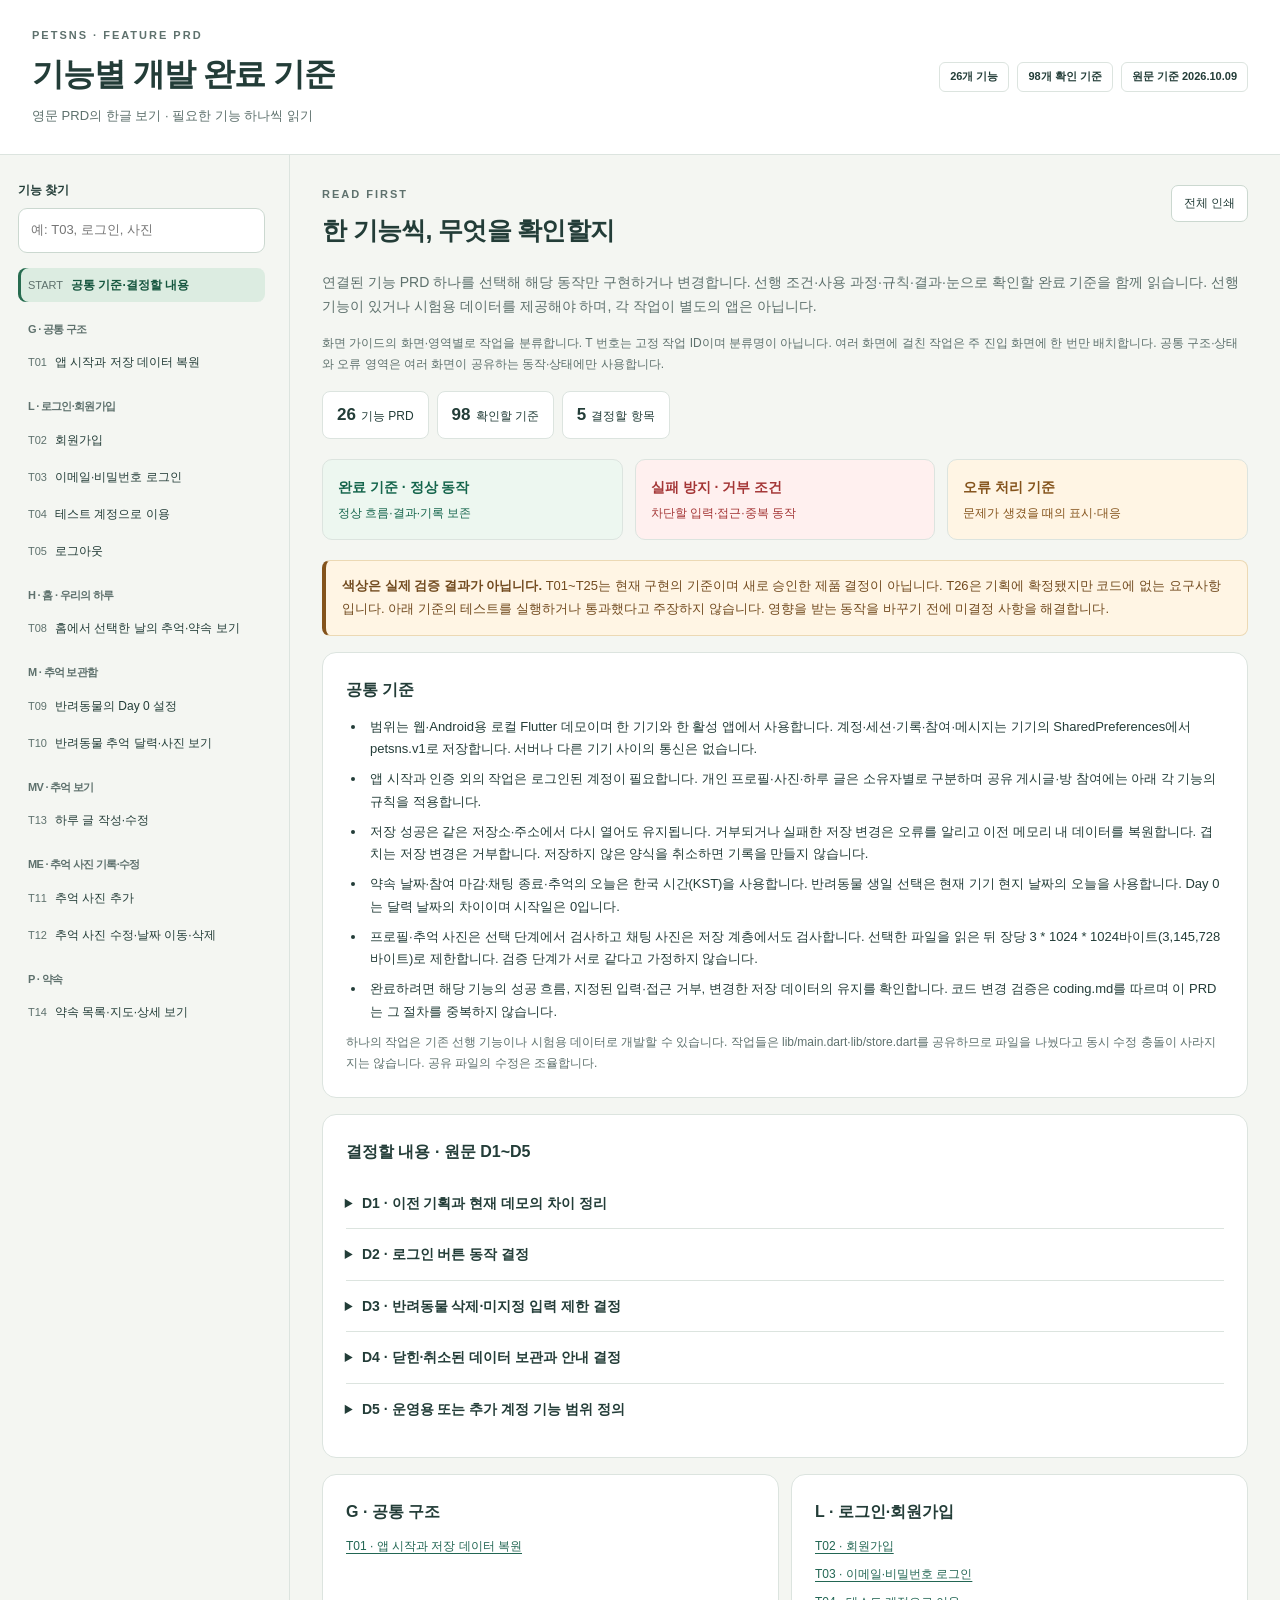
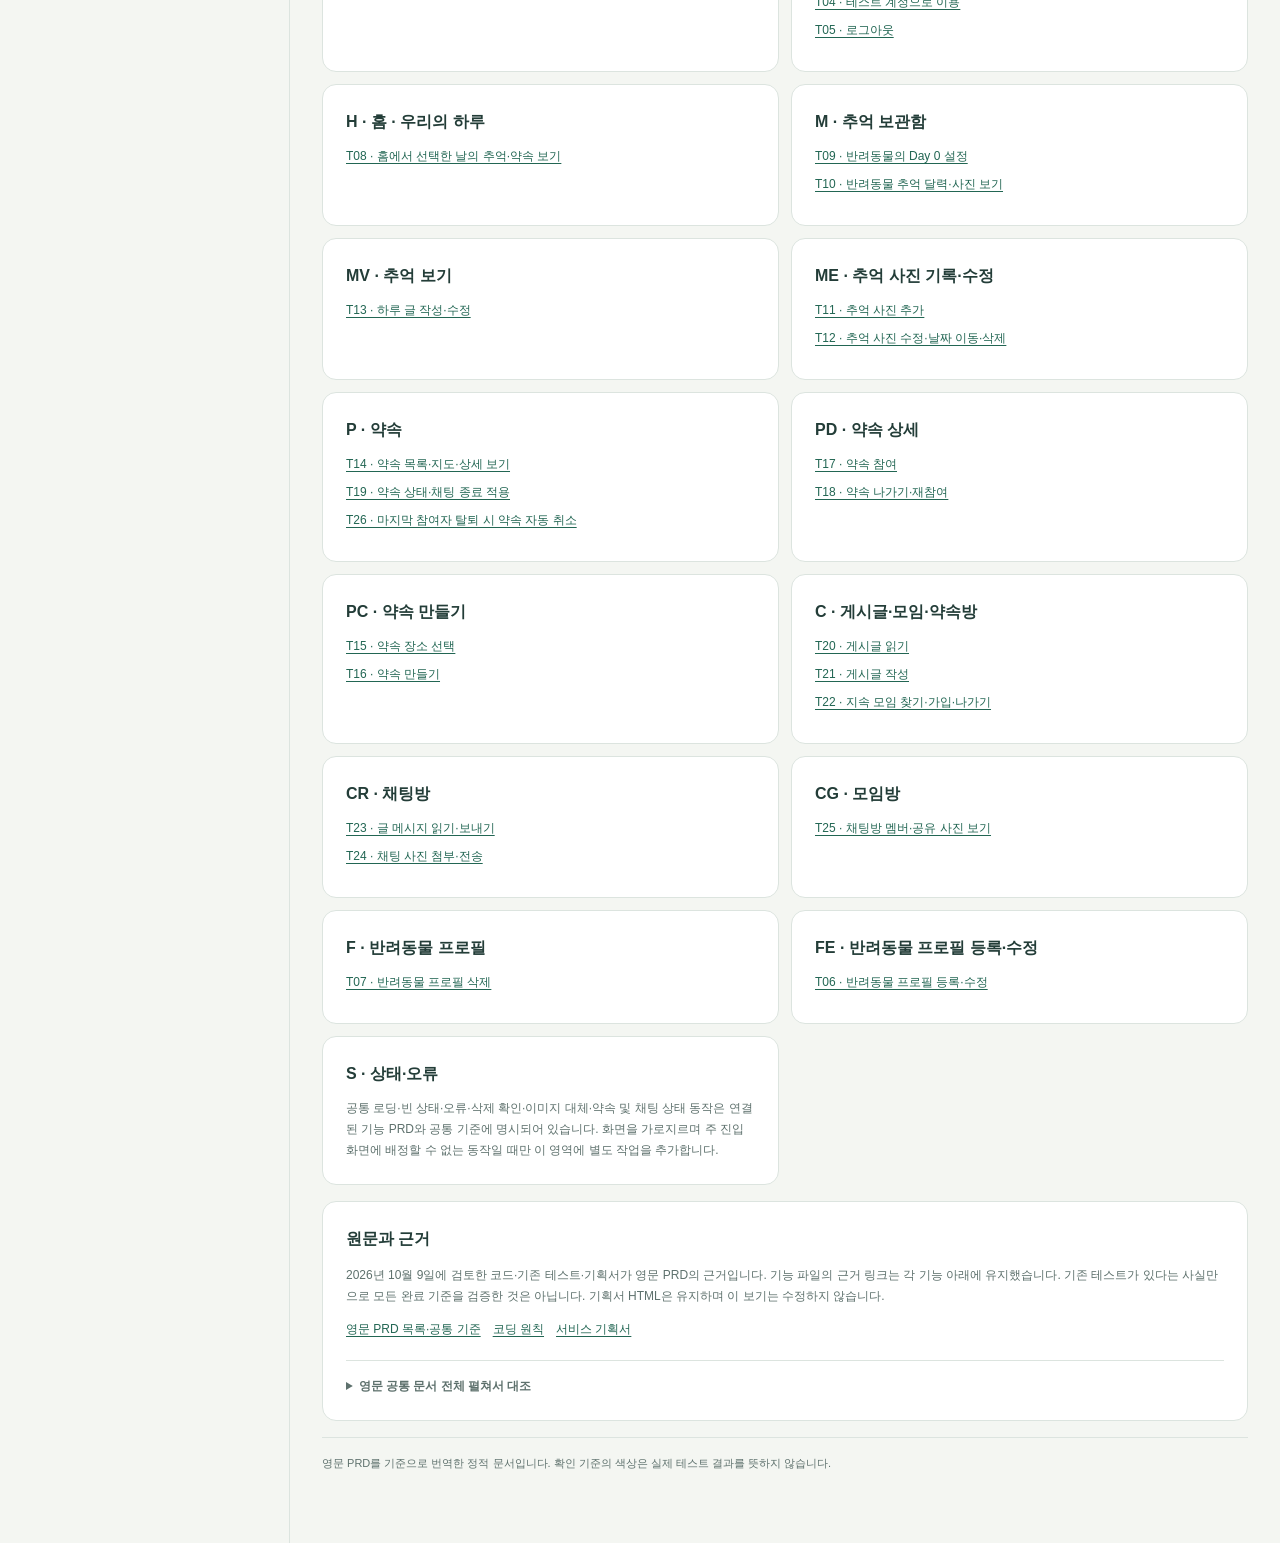
==== docs/human/feature-prd.html @ 235f9738 "chore: initialize PetSNS source repository" ====
<!doctype html>
<html lang="ko">
<head>
<meta charset="utf-8">
<meta name="viewport" content="width=device-width, initial-scale=1">
<title>PetSNS · 기능별 PRD 한글 보기</title>
<style>
:root{--ink:#233d38;--muted:#5e716d;--line:#dce4df;--paper:#fff;--bg:#f4f6f2;--green:#15654c;--green-bg:#edf7f0;--red:#a43636;--red-bg:#fff0ef;--amber:#84531b;--amber-bg:#fff5e4}*{box-sizing:border-box}html{scroll-behavior:smooth}body{margin:0;background:var(--bg);color:var(--ink);font:15px/1.75 'Malgun Gothic','Segoe UI',sans-serif}a{color:#226653;text-underline-offset:3px}button,input{font:inherit}a,button,input,summary{outline-offset:4px}a:focus-visible,button:focus-visible,input:focus-visible,summary:focus-visible{outline:3px solid #246956}h1,h2,h3,p{margin:0}h1{font-size:32px;line-height:1.35;letter-spacing:-1px}h2{font-size:25px;line-height:1.5;letter-spacing:-.7px}h3{font-size:16px}p+p{margin-top:12px}.skip{position:absolute;width:1px;height:1px;padding:0;overflow:hidden;clip:rect(0,0,0,0);white-space:nowrap;background:white;z-index:10}.skip:focus{position:fixed;top:10px;left:16px;width:auto;height:auto;padding:10px;clip:auto;overflow:visible}.top{border-bottom:1px solid var(--line);background:#fff;padding:26px 32px}.top-inner{max-width:1380px;margin:auto;display:flex;align-items:center;justify-content:space-between;gap:24px}.eyebrow{font-size:11px;font-weight:800;letter-spacing:2px;color:var(--muted);margin-bottom:8px}.top p{color:var(--muted);margin-top:9px;font-size:13px}.pill{display:inline-flex;align-items:center;gap:6px;padding:4px 10px;border-radius:6px;border:1px solid var(--line);background:white;font-size:11px;font-weight:700;white-space:nowrap}.tagline{display:flex;gap:8px;flex-wrap:wrap;justify-content:flex-end}.shell{max-width:1380px;display:grid;grid-template-columns:290px minmax(0,1fr);margin:auto}.sidebar{padding:25px 18px;border-right:1px solid var(--line);min-width:0}.sidebar-inner{position:sticky;top:20px;max-height:calc(100vh - 40px);overflow:auto;padding:0 6px 4px 0}.search-label{display:block;font-size:12px;font-weight:bold;margin-bottom:7px}.search{width:100%;background:white;border:1px solid #cbd8d0;border-radius:9px;padding:10px 12px;font-size:13px;margin-bottom:15px}.nav-link{display:flex;gap:8px;align-items:baseline;text-decoration:none;color:var(--ink);padding:8px 10px;border-radius:8px;font-size:12px;line-height:1.5;margin-bottom:3px}.nav-link:hover{background:#e7eee7}.nav-link[aria-current=page]{background:#dcece1;color:#16563f;font-weight:bold;box-shadow:inset 3px 0 #276c50}.nav-code{color:var(--muted);font:11px/1.5 'Segoe UI',sans-serif;flex-shrink:0}.nav-group{font-size:11px;color:var(--muted);font-weight:700;margin:19px 10px 8px}.nav-pending .nav-code{color:var(--amber)}.nav-note{font-size:11px;color:var(--muted);padding:10px}.main{padding:30px 32px 70px;min-width:0}.page{scroll-margin-top:20px;max-width:940px}.page+.page{margin-top:40px}.js .page+.page{margin-top:0}.page-head{display:flex;justify-content:space-between;align-items:flex-start;gap:16px;margin-bottom:20px}.page-meta{display:flex;gap:7px;flex-wrap:wrap;margin-bottom:9px}.status{font-size:12px;padding:4px 10px;border-radius:6px;background:#eaf0eb;color:#4b6157}.status.pending{background:var(--amber-bg);color:var(--amber)}.subtext{color:var(--muted);font-size:12px;margin-top:8px}.card{background:white;border:1px solid var(--line);border-radius:14px;padding:23px;margin:16px 0}.card-title{display:flex;align-items:center;gap:8px;margin-bottom:12px}.number{font:11px 'Segoe UI',sans-serif;color:#6c8178;background:#eef3ee;border-radius:5px;padding:4px 6px}.requires{font-size:13px;border-left:3px solid #87a694;background:#edf2ec;padding:12px 15px;margin:18px 0;border-radius:0 8px 8px 0}.flow{display:flex;flex-wrap:wrap;list-style:none;padding:0;margin:0;gap:8px;align-items:center}.flow li{background:#f0f4ee;border:1px solid #e0e8dd;padding:9px 13px;border-radius:8px;font-size:13px}.flow li+li:before{content:'→';color:#6a8074;margin-right:10px}.rule-list,.plain-list{padding-left:20px;margin:0}.rule-list li,.plain-list li{padding-left:4px;margin:7px 0;font-size:13px}.result{background:#edf5ed;border-color:#d5e3d5}.result p{font-size:14px}.legend{display:grid;grid-template-columns:repeat(3,minmax(0,1fr));gap:12px;margin:20px 0}.legend-item{border-radius:10px;padding:15px;border:1px solid var(--line);font-size:12px}.legend-item b{display:block;font-size:14px;margin-bottom:4px}.done{--tone:var(--green);--tone-bg:var(--green-bg)}.reject{--tone:var(--red);--tone-bg:var(--red-bg)}.error{--tone:var(--amber);--tone-bg:var(--amber-bg)}.legend-item,.criterion{background:var(--tone-bg);color:var(--tone)}.criteria{padding:0;list-style:none;margin:15px 0 0;display:grid;gap:10px}.criterion{border:1px solid color-mix(in srgb,var(--tone) 20%,white);border-left:4px solid var(--tone);border-radius:9px;padding:13px 15px;display:grid;grid-template-columns:30px minmax(0,1fr);gap:8px}.criterion-index{display:flex;justify-content:center;align-items:center;width:26px;height:26px;border:1px solid currentColor;border-radius:50%;font-size:11px;opacity:.8}.criterion-label{font-size:10px;font-weight:800;letter-spacing:.2px;margin-bottom:3px}.criterion p{font-size:13px;color:var(--ink)}.check-note{font-size:12px;color:var(--muted);margin:10px 0}.no-extra{padding:10px 0 0;color:var(--muted);font-size:11px}.divider{border:0;border-top:1px solid var(--line);margin:24px 0}.source{border-top:1px solid var(--line);margin-top:20px;padding-top:15px}.source summary{cursor:pointer;color:var(--muted);font-size:12px;font-weight:bold}.source pre{font:12px/1.8 'Segoe UI',sans-serif;white-space:pre-wrap;overflow-wrap:anywhere;border:1px solid var(--line);background:#f9faf7;padding:17px;border-radius:8px;margin-top:12px;color:#41534e}.evidence{font-size:12px;margin-top:12px}.evidence a{margin-right:12px;overflow-wrap:anywhere}.notice{background:var(--amber-bg);border:1px solid #ecd9b4;border-left:4px solid var(--amber);border-radius:8px;padding:14px 16px;font-size:13px;color:#724b1f;margin:15px 0}.intro{font-size:14px;color:var(--muted);margin:14px 0}.quick-stats{display:flex;flex-wrap:wrap;gap:8px;margin-top:16px}.quick-stats span{background:white;border:1px solid var(--line);border-radius:8px;padding:8px 14px;font-size:12px}.quick-stats b{font-size:17px;margin-right:5px}.decisions details{border-bottom:1px solid var(--line);padding:13px 0}.decisions details:last-child{border:0}.decisions summary{cursor:pointer;list-style-position:outside;margin-left:16px;font-size:14px;font-weight:700}.decisions p{font-size:13px;margin:12px 0 0 16px;color:var(--muted)}.btn{background:white;border:1px solid #cbd8d0;border-radius:7px;padding:7px 12px;color:var(--ink);font-size:12px;cursor:pointer}.feature-groups{display:grid;grid-template-columns:1fr 1fr;gap:12px}.feature-group{margin:0}.feature-group h3{margin-bottom:10px}.feature-group a{font-size:12px;display:block;margin:7px 0}.empty-search{font-size:12px;color:var(--muted);padding:14px 10px}.page-footer{font-size:11px;color:var(--muted);padding-top:16px;border-top:1px solid var(--line)}[hidden]{display:none!important}
@media(max-width:1000px){.shell{grid-template-columns:240px minmax(0,1fr)}.main{padding:25px 22px}.legend{gap:8px}.legend-item{padding:12px}.top{padding:24px}.tagline{display:none}}
@media(max-width:700px){.top{padding:22px 18px}.top-inner{display:block}h1{font-size:27px}h2{font-size:23px}.shell{display:block}.sidebar{padding:16px 18px;border-right:0;border-bottom:1px solid var(--line)}.sidebar-inner{position:static;max-height:none;overflow:visible;padding:0}.nav-items{max-height:205px;overflow:auto;border:1px solid var(--line);border-radius:8px;padding:5px;background:#fafbf7}.nav-group{margin-top:12px}.nav-link{font-size:13px}.search{margin-bottom:10px}.main{padding:22px 16px 45px}.card{padding:19px 17px}.legend{grid-template-columns:1fr;gap:7px}.legend-item{padding:10px 13px}.legend-item b{display:inline;font-size:12px;margin-right:8px}.feature-groups{grid-template-columns:1fr}.page-head{flex-wrap:wrap;gap:8px}.criterion{padding:12px;grid-template-columns:24px minmax(0,1fr)}.criterion-index{width:22px;height:22px}.flow li{font-size:12px;padding:8px 10px}.requires{font-size:12px}.rule-list li{font-size:13px}.no-extra{line-height:1.8}}
@media print{body{background:white;font-size:11px}.sidebar,.skip,.btn,.source,.top .tagline{display:none!important}.shell{display:block}.top{padding:0 0 16px}.main{padding:0}.page,.page[hidden]{display:block!important;margin:25px 0!important;break-before:page;max-width:none}.page:first-child{break-before:auto}.card{break-inside:avoid;margin:12px 0;padding:14px;border-radius:5px}.criterion{break-inside:avoid;print-color-adjust:exact}.legend-item{print-color-adjust:exact}.decisions details p{display:block!important}.feature-groups{display:none}a{color:inherit}.page-footer{display:none}}
</style>
</head>
<body>
<a class="skip" href="#content">본문으로 바로 이동</a>
<header class="top"><div class="top-inner"><div><div class="eyebrow">PETSNS · FEATURE PRD</div><h1>기능별 개발 완료 기준</h1><p>영문 PRD의 한글 보기 · 필요한 기능 하나씩 읽기</p></div><div class="tagline"><span class="pill">26개 기능</span><span class="pill">98개 확인 기준</span><span class="pill">원문 기준 2026.10.09</span></div></div></header>
<div class="shell">
<aside class="sidebar"><div class="sidebar-inner"><label class="search-label" for="feature-search">기능 찾기</label><input class="search" id="feature-search" type="search" placeholder="예: T03, 로그인, 사진" autocomplete="off"><a class="nav-link" href="#overview" data-page="overview"><span class="nav-code">START</span>공통 기준·결정할 내용</a><nav class="nav-items" aria-label="기능별 PRD"><div class="nav-section"><h2 class="nav-group">G · 공통 구조</h2><a class="nav-link " href="#T01" data-page="T01"><span class="nav-code">T01</span><span>앱 시작과 저장 데이터 복원</span></a></div><div class="nav-section"><h2 class="nav-group">L · 로그인·회원가입</h2><a class="nav-link " href="#T02" data-page="T02"><span class="nav-code">T02</span><span>회원가입</span></a><a class="nav-link " href="#T03" data-page="T03"><span class="nav-code">T03</span><span>이메일·비밀번호 로그인</span></a><a class="nav-link " href="#T04" data-page="T04"><span class="nav-code">T04</span><span>테스트 계정으로 이용</span></a><a class="nav-link " href="#T05" data-page="T05"><span class="nav-code">T05</span><span>로그아웃</span></a></div><div class="nav-section"><h2 class="nav-group">H · 홈 · 우리의 하루</h2><a class="nav-link " href="#T08" data-page="T08"><span class="nav-code">T08</span><span>홈에서 선택한 날의 추억·약속 보기</span></a></div><div class="nav-section"><h2 class="nav-group">M · 추억 보관함</h2><a class="nav-link " href="#T09" data-page="T09"><span class="nav-code">T09</span><span>반려동물의 Day 0 설정</span></a><a class="nav-link " href="#T10" data-page="T10"><span class="nav-code">T10</span><span>반려동물 추억 달력·사진 보기</span></a></div><div class="nav-section"><h2 class="nav-group">MV · 추억 보기</h2><a class="nav-link " href="#T13" data-page="T13"><span class="nav-code">T13</span><span>하루 글 작성·수정</span></a></div><div class="nav-section"><h2 class="nav-group">ME · 추억 사진 기록·수정</h2><a class="nav-link " href="#T11" data-page="T11"><span class="nav-code">T11</span><span>추억 사진 추가</span></a><a class="nav-link " href="#T12" data-page="T12"><span class="nav-code">T12</span><span>추억 사진 수정·날짜 이동·삭제</span></a></div><div class="nav-section"><h2 class="nav-group">P · 약속</h2><a class="nav-link " href="#T14" data-page="T14"><span class="nav-code">T14</span><span>약속 목록·지도·상세 보기</span></a><a class="nav-link " href="#T19" data-page="T19"><span class="nav-code">T19</span><span>약속 상태·채팅 종료 적용</span></a><a class="nav-link nav-pending" href="#T26" data-page="T26"><span class="nav-code">T26</span><span>마지막 참여자 탈퇴 시 약속 자동 취소</span></a></div><div class="nav-section"><h2 class="nav-group">PD · 약속 상세</h2><a class="nav-link " href="#T17" data-page="T17"><span class="nav-code">T17</span><span>약속 참여</span></a><a class="nav-link " href="#T18" data-page="T18"><span class="nav-code">T18</span><span>약속 나가기·재참여</span></a></div><div class="nav-section"><h2 class="nav-group">PC · 약속 만들기</h2><a class="nav-link " href="#T15" data-page="T15"><span class="nav-code">T15</span><span>약속 장소 선택</span></a><a class="nav-link " href="#T16" data-page="T16"><span class="nav-code">T16</span><span>약속 만들기</span></a></div><div class="nav-section"><h2 class="nav-group">C · 게시글·모임·약속방</h2><a class="nav-link " href="#T20" data-page="T20"><span class="nav-code">T20</span><span>게시글 읽기</span></a><a class="nav-link " href="#T21" data-page="T21"><span class="nav-code">T21</span><span>게시글 작성</span></a><a class="nav-link " href="#T22" data-page="T22"><span class="nav-code">T22</span><span>지속 모임 찾기·가입·나가기</span></a></div><div class="nav-section"><h2 class="nav-group">CR · 채팅방</h2><a class="nav-link " href="#T23" data-page="T23"><span class="nav-code">T23</span><span>글 메시지 읽기·보내기</span></a><a class="nav-link " href="#T24" data-page="T24"><span class="nav-code">T24</span><span>채팅 사진 첨부·전송</span></a></div><div class="nav-section"><h2 class="nav-group">CG · 모임방</h2><a class="nav-link " href="#T25" data-page="T25"><span class="nav-code">T25</span><span>채팅방 멤버·공유 사진 보기</span></a></div><div class="nav-section"><h2 class="nav-group">F · 반려동물 프로필</h2><a class="nav-link " href="#T07" data-page="T07"><span class="nav-code">T07</span><span>반려동물 프로필 삭제</span></a></div><div class="nav-section"><h2 class="nav-group">FE · 반려동물 프로필 등록·수정</h2><a class="nav-link " href="#T06" data-page="T06"><span class="nav-code">T06</span><span>반려동물 프로필 등록·수정</span></a></div><div class="nav-section"><h2 class="nav-group">S · 상태·오류</h2><p class="nav-note">별도 작업 없음 · 공통 상태 기준 참조</p></div></nav><p id="empty-search" class="empty-search" hidden>검색에 맞는 기능이 없습니다.</p><p class="nav-note">각 기능의 원문과 근거는 본문 아래에서 확인할 수 있습니다.</p></div></aside>
<main class="main" id="content" tabindex="-1"><article class="page" id="overview" aria-labelledby="overview-title"><div class="page-head"><div><div class="eyebrow">READ FIRST</div><h2 id="overview-title">한 기능씩, 무엇을 확인할지</h2></div><button class="btn" id="print-prd" type="button">전체 인쇄</button></div><p class="intro">연결된 기능 PRD 하나를 선택해 해당 동작만 구현하거나 변경합니다. 선행 조건·사용 과정·규칙·결과·눈으로 확인할 완료 기준을 함께 읽습니다. 선행 기능이 있거나 시험용 데이터를 제공해야 하며, 각 작업이 별도의 앱은 아닙니다.</p><p class="subtext">화면 가이드의 화면·영역별로 작업을 분류합니다. T 번호는 고정 작업 ID이며 분류명이 아닙니다. 여러 화면에 걸친 작업은 주 진입 화면에 한 번만 배치합니다. 공통 구조·상태와 오류 영역은 여러 화면이 공유하는 동작·상태에만 사용합니다.</p><div class="quick-stats"><span><b>26</b>기능 PRD</span><span><b>98</b>확인할 기준</span><span><b>5</b>결정할 항목</span></div><div class="legend" aria-label="기준 색상 설명"><div class="legend-item done"><b>완료 기준 · 정상 동작</b>정상 흐름·결과·기록 보존</div><div class="legend-item reject"><b>실패 방지 · 거부 조건</b>차단할 입력·접근·중복 동작</div><div class="legend-item error"><b>오류 처리 기준</b>문제가 생겼을 때의 표시·대응</div></div><div class="notice"><strong>색상은 실제 검증 결과가 아닙니다.</strong> T01~T25는 현재 구현의 기준이며 새로 승인한 제품 결정이 아닙니다. T26은 기획에 확정됐지만 코드에 없는 요구사항입니다. 아래 기준의 테스트를 실행하거나 통과했다고 주장하지 않습니다. 영향을 받는 동작을 바꾸기 전에 미결정 사항을 해결합니다.</div><section class="card"><h3 class="card-title">공통 기준</h3><ul class="plain-list"><li>범위는 웹·Android용 로컬 Flutter 데모이며 한 기기와 한 활성 앱에서 사용합니다. 계정·세션·기록·참여·메시지는 기기의 SharedPreferences에서 petsns.v1로 저장합니다. 서버나 다른 기기 사이의 통신은 없습니다.</li><li>앱 시작과 인증 외의 작업은 로그인된 계정이 필요합니다. 개인 프로필·사진·하루 글은 소유자별로 구분하며 공유 게시글·방 참여에는 아래 각 기능의 규칙을 적용합니다.</li><li>저장 성공은 같은 저장소·주소에서 다시 열어도 유지됩니다. 거부되거나 실패한 저장 변경은 오류를 알리고 이전 메모리 내 데이터를 복원합니다. 겹치는 저장 변경은 거부합니다. 저장하지 않은 양식을 취소하면 기록을 만들지 않습니다.</li><li>약속 날짜·참여 마감·채팅 종료·추억의 오늘은 한국 시간(KST)을 사용합니다. 반려동물 생일 선택은 현재 기기 현지 날짜의 오늘을 사용합니다. Day 0는 달력 날짜의 차이이며 시작일은 0입니다.</li><li>프로필·추억 사진은 선택 단계에서 검사하고 채팅 사진은 저장 계층에서도 검사합니다. 선택한 파일을 읽은 뒤 장당 3 * 1024 * 1024바이트(3,145,728바이트)로 제한합니다. 검증 단계가 서로 같다고 가정하지 않습니다.</li><li>완료하려면 해당 기능의 성공 흐름, 지정된 입력·접근 거부, 변경한 저장 데이터의 유지를 확인합니다. 코드 변경 검증은 coding.md를 따르며 이 PRD는 그 절차를 중복하지 않습니다.</li></ul><p class="subtext">하나의 작업은 기존 선행 기능이나 시험용 데이터로 개발할 수 있습니다. 작업들은 lib/main.dart·lib/store.dart를 공유하므로 파일을 나눴다고 동시 수정 충돌이 사라지지는 않습니다. 공유 파일의 수정은 조율합니다.</p></section><section class="card decisions"><h3 class="card-title">결정할 내용 · 원문 D1~D5</h3><details id="D1"><summary>D1 · 이전 기획과 현재 데모의 차이 정리</summary><p>기획서는 2026년 9월 30일의 팀 검토용 초안입니다. 개설자가 참여 마감 시각을 선택하고 동반 마릿수를 숫자로 입력하도록 명시하며, 지도·약속 사진 공유는 MVP에서 제외합니다. 지속 모임은 미정입니다. 현재 코드는 고정 6시간 마감, 내 반려동물 프로필 선택, 지도·채팅 사진·모임·게시글을 포함합니다. 이 문서는 둘 다 기록하며 어느 쪽도 조용히 승인하지 않습니다. <a href="#T14" data-page="T14">T14</a>~T25를 다시 만들기 전에 원하는 범위를 결정합니다.</p></details><details id="D2"><summary>D2 · 로그인 버튼 동작 결정</summary><p>요청 예시는 두 입력란을 채워야 로그인 버튼을 누를 수 있도록 합니다. 현재 T03은 로그인 버튼을 누른 뒤 검증 오류를 알립니다. 예시가 변경 요구인지 PRD 형식 예시인지 확인해야 합니다. 로그인 식별자를 바꾼다면 이메일과 별도 아이디 중 무엇을 사용할지도 명시적으로 결정해야 합니다.</p></details><details id="D3"><summary>D3 · 반려동물 삭제·미지정 입력 제한 결정</summary><p>반려동물 삭제는 현재 연관 기록·참조를 유지하지만 지원되는 복원 흐름은 없습니다. T07을 바꾸기 전에 삭제 차단·접근 가능한 보관 기록·연관 데이터 함께 삭제 중 정책을 정하고 참여 정보 처리도 정의합니다. 총 사진 수 제한·하루 글자 수 제한·반복 기념일 알림은 정의되지 않았습니다. 일부 프로필·약속 입력 제한은 화면에만 있으므로 이를 바꾸기 전에 저장 계층에도 같은 검증이 필요한지 결정합니다.</p></details><details id="D4"><summary>D4 · 닫힌·취소된 데이터 보관과 안내 결정</summary><p>나가기·종료 후 기록은 현재 내부에 남습니다. 기획에서는 실제 보관·삭제와 접속하지 않은 참여자의 안내 시점이 미정입니다. 현재는 채팅을 열었을 때 화면에 종료 안내를 표시합니다. 푸시·읽지 않은 메시지 알림·참여와 탈퇴 시스템 메시지 흐름은 없습니다. 추가 동작은 개발 작업을 배정하기 전에 결정합니다.</p></details><details id="D5"><summary>D5 · 운영용 또는 추가 계정 기능 범위 정의</summary><p>실제 인증·이메일 인증, 비밀번호 찾기, 계정 삭제, 사용자 프로필 수정, 여러 기기 동기화, 서버 기반 실시간 채팅, 전달·읽음 확인은 미구현입니다. 이전 기획은 사용자 프로필 수정을 언급하며 계정 삭제 처리도 미정입니다. 이런 기능을 작업으로 만들면 필수 입력·복구와 보관 규칙·서버 환경·최종 제출 대상의 결정이 필요합니다. 완료된 것으로 취급하거나 로컬 데모 PRD에 조용히 추가하지 않습니다.</p></details></section><section class="feature-groups" aria-label="전체 기능 목록"><div class="card feature-group"><h3>G · 공통 구조</h3><a href="#T01" data-page="T01">T01 · 앱 시작과 저장 데이터 복원</a></div><div class="card feature-group"><h3>L · 로그인·회원가입</h3><a href="#T02" data-page="T02">T02 · 회원가입</a><a href="#T03" data-page="T03">T03 · 이메일·비밀번호 로그인</a><a href="#T04" data-page="T04">T04 · 테스트 계정으로 이용</a><a href="#T05" data-page="T05">T05 · 로그아웃</a></div><div class="card feature-group"><h3>H · 홈 · 우리의 하루</h3><a href="#T08" data-page="T08">T08 · 홈에서 선택한 날의 추억·약속 보기</a></div><div class="card feature-group"><h3>M · 추억 보관함</h3><a href="#T09" data-page="T09">T09 · 반려동물의 Day 0 설정</a><a href="#T10" data-page="T10">T10 · 반려동물 추억 달력·사진 보기</a></div><div class="card feature-group"><h3>MV · 추억 보기</h3><a href="#T13" data-page="T13">T13 · 하루 글 작성·수정</a></div><div class="card feature-group"><h3>ME · 추억 사진 기록·수정</h3><a href="#T11" data-page="T11">T11 · 추억 사진 추가</a><a href="#T12" data-page="T12">T12 · 추억 사진 수정·날짜 이동·삭제</a></div><div class="card feature-group"><h3>P · 약속</h3><a href="#T14" data-page="T14">T14 · 약속 목록·지도·상세 보기</a><a href="#T19" data-page="T19">T19 · 약속 상태·채팅 종료 적용</a><a href="#T26" data-page="T26">T26 · 마지막 참여자 탈퇴 시 약속 자동 취소</a></div><div class="card feature-group"><h3>PD · 약속 상세</h3><a href="#T17" data-page="T17">T17 · 약속 참여</a><a href="#T18" data-page="T18">T18 · 약속 나가기·재참여</a></div><div class="card feature-group"><h3>PC · 약속 만들기</h3><a href="#T15" data-page="T15">T15 · 약속 장소 선택</a><a href="#T16" data-page="T16">T16 · 약속 만들기</a></div><div class="card feature-group"><h3>C · 게시글·모임·약속방</h3><a href="#T20" data-page="T20">T20 · 게시글 읽기</a><a href="#T21" data-page="T21">T21 · 게시글 작성</a><a href="#T22" data-page="T22">T22 · 지속 모임 찾기·가입·나가기</a></div><div class="card feature-group"><h3>CR · 채팅방</h3><a href="#T23" data-page="T23">T23 · 글 메시지 읽기·보내기</a><a href="#T24" data-page="T24">T24 · 채팅 사진 첨부·전송</a></div><div class="card feature-group"><h3>CG · 모임방</h3><a href="#T25" data-page="T25">T25 · 채팅방 멤버·공유 사진 보기</a></div><div class="card feature-group"><h3>F · 반려동물 프로필</h3><a href="#T07" data-page="T07">T07 · 반려동물 프로필 삭제</a></div><div class="card feature-group"><h3>FE · 반려동물 프로필 등록·수정</h3><a href="#T06" data-page="T06">T06 · 반려동물 프로필 등록·수정</a></div><div class="card feature-group"><h3>S · 상태·오류</h3><p class="subtext">공통 로딩·빈 상태·오류·삭제 확인·이미지 대체·약속 및 채팅 상태 동작은 연결된 기능 PRD와 공통 기준에 명시되어 있습니다. 화면을 가로지르며 주 진입 화면에 배정할 수 없는 동작일 때만 이 영역에 별도 작업을 추가합니다.</p></div></section><section class="card"><h3 class="card-title">원문과 근거</h3><p class="subtext">2026년 10월 9일에 검토한 코드·기존 테스트·기획서가 영문 PRD의 근거입니다. 기능 파일의 근거 링크는 각 기능 아래에 유지했습니다. 기존 테스트가 있다는 사실만으로 모든 완료 기준을 검증한 것은 아닙니다. 기획서 HTML은 유지하며 이 보기는 수정하지 않습니다.</p><div class="evidence"><a href="../../PRD.md">영문 PRD 목록·공통 기준</a><a href="../../.agents/rules/coding.md">코딩 원칙</a><a href="service-plan.html">서비스 기획서</a></div><details class="source"><summary>영문 공통 문서 전체 펼쳐서 대조</summary><pre># PetSNS Feature PRD and Acceptance Criteria

Basis: repository code, existing test cases, and the service plan, reviewed on October 9, 2026.

## How to use this document

Choose one linked task PRD and implement or change only that behavior. Each task defines prerequisites, the user flow, rules, the result, and observable acceptance criteria. Dependencies must exist or be supplied as test fixtures; a task is not a separate application.

**T01–T25 describe the current implementation as a baseline, not newly approved product decisions. T26 is a confirmed planning requirement missing from the code.** Acceptance criteria are checks to perform, not a claim that this review ran or passed tests. Resolve the decisions at the end before changing affected behavior.

Each linked file is one assignable feature PRD. Shared boundaries and unresolved decisions live here to avoid repeating them in every task. Existing Korean interface labels remain unchanged.

## Shared boundaries

- Scope: a local Flutter demo for web and Android, one device and one active instance. Accounts, sessions, records, memberships, and messages use local SharedPreferences data under `petsns.v1`. There is no server or communication between different devices.
- All tasks except startup and authentication require a signed-in account. Personal profiles, photos, and journals are scoped to their owner; shared posts and room membership have their own rules below.
- Successful stored changes survive reopening on the same storage/origin. A rejected or failed stored change reports an error and restores the previous in-memory data; an overlapping store mutation is rejected. Canceling an unsaved form does not create a record.
- Meetup dates, deadlines, chat closure, and memory “today” use Korean time (KST). The pet birthday picker currently uses device-local today. Day 0 counts calendar days, with the starting date equal to 0.
- Selected profile/memory photos are checked in the picker; chat photos are also checked by the store. The byte limit is `3 * 1024 * 1024` (3,145,728 bytes) per image after reading the selected file. Do not assume these validation layers are identical.
- Completion requires checking the task&#x27;s successful path, rejected inputs/access where specified, and persistence for changed stored data. Relevant code-change verification follows `coding.md`; this PRD does not duplicate its workflow.

**Assignment boundary:** a single task can be developed against existing prerequisites or fixtures. Tasks share `lib/main.dart` and `lib/store.dart`; this split does not make simultaneous edits to those files conflict-free. Coordinate shared-file edits.

## Feature PRDs

Group tasks by the screen or UI area used in the [UI guide](docs/human/ui-guide.html). Keep T numbers as stable task identifiers, not as category names. Place a task under the screen where its main user action occurs; when it spans screens, list it once under its primary entry screen. Use the common-structure and state/error sections only for behavior shared across multiple screens or for cross-screen states.

### G — Common structure

- [T01 — Load and restore the application](docs/prd/t01-load-and-restore-the-application.md)

### L — Log in / sign up

- [T02 — Register an account](docs/prd/t02-register-an-account.md)
- [T03 — Log in with email and password](docs/prd/t03-log-in-with-email-and-password.md)
- [T04 — Enter the demo account](docs/prd/t04-enter-the-demo-account.md)
- [T05 — Log out](docs/prd/t05-log-out.md)

### H — Home · our day

- [T08 — View the home day&#x27;s memories and appointments](docs/prd/t08-view-the-home-day-s-memories-and-appointments.md)

### M — Memory library

- [T09 — Set a pet&#x27;s Day 0](docs/prd/t09-set-a-pet-s-day-0.md)
- [T10 — Browse a pet&#x27;s memory calendar and gallery](docs/prd/t10-browse-a-pet-s-memory-calendar-and-gallery.md)

### MV — View memories

- [T13 — Write or edit a daily journal](docs/prd/t13-write-or-edit-a-daily-journal.md)

### ME — Record / edit memory photos

- [T11 — Add memory photos](docs/prd/t11-add-memory-photos.md)
- [T12 — Edit, move, or delete a memory photo](docs/prd/t12-edit-move-or-delete-a-memory-photo.md)

### P — Meetups

- [T14 — Browse meetup lists, maps, and details](docs/prd/t14-browse-meetup-lists-maps-and-details.md)
- [T19 — Enforce meetup status and chat closure](docs/prd/t19-enforce-meetup-status-and-chat-closure.md)
- [T26 — Automatically cancel a meetup after its last member leaves](docs/prd/t26-automatically-cancel-a-meetup-after-its-last-member-leaves.md)

### PD — Meetup details

- [T17 — Join a meetup](docs/prd/t17-join-a-meetup.md)
- [T18 — Leave and rejoin a meetup](docs/prd/t18-leave-and-rejoin-a-meetup.md)

### PC — Create a meetup

- [T15 — Select a meetup location](docs/prd/t15-select-a-meetup-location.md)
- [T16 — Create a meetup](docs/prd/t16-create-a-meetup.md)

### C — Posts · groups · meetup rooms

- [T20 — Read posts](docs/prd/t20-read-posts.md)
- [T21 — Publish a post](docs/prd/t21-publish-a-post.md)
- [T22 — Discover, join, and leave a persistent group](docs/prd/t22-discover-join-and-leave-a-persistent-group.md)

### CR — Chat room

- [T23 — Read and send text messages](docs/prd/t23-read-and-send-text-messages.md)
- [T24 — Attach and send a chat photo](docs/prd/t24-attach-and-send-a-chat-photo.md)

### CG — Group room

- [T25 — View room members and shared photos](docs/prd/t25-view-room-members-and-shared-photos.md)

### F — Pet profile

- [T07 — Delete a pet profile](docs/prd/t07-delete-a-pet-profile.md)

### FE — Create / edit pet profile

- [T06 — Create or edit a pet profile](docs/prd/t06-create-or-edit-a-pet-profile.md)

### S — States and errors

Shared loading, empty, error, deletion-confirmation, image-fallback, and meetup/chat status behavior is specified in the linked task PRDs and the shared boundaries above. Add a separate task here only when the behavior is cross-screen and cannot be assigned to a primary screen.

## Decisions and missing information

### D1 — Resolve differences between the older plan and current demo

The service plan is a team-review draft dated September 30, 2026. It specifies a creator-selected registration deadline and numeric companion count, and excludes maps and meetup photo sharing from MVP; persistent groups are undecided. Current code uses a fixed 6-hour cutoff, selects owned pet profiles, and includes maps, chat photos, groups, and posts. This document records both; it does not silently approve either scope. Decide the intended scope before rebuilding T14–T25.

### D2 — Decide login button behavior

The request&#x27;s example requires both fields before pressing login. Current T03 instead allows pressing login and then reports validation errors. Confirm whether the example describes a desired change or only the PRD format; email versus a separate username also needs an explicit decision if changing the identifier.

### D3 — Decide pet deletion and unspecified input limits

Deleting a pet currently retains associated records/references without a supported restore flow. Choose whether to prevent deletion, retain accessible archives, or cascade, and define membership handling before changing T07. No total-photo limit, journal text limit, or recurring anniversary reminder is defined. Several profile/meetup field limits are UI-only; decide whether equivalent store validation is required before changing those contracts.

### D4 — Decide closed/canceled data retention and notices

History is currently retained internally after leaving/closure. The plan leaves physical retention/deletion and notification timing for absent participants undecided. Current chat shows an on-screen closure notice while open; there is no push/unread notification or join/leave system-message flow. Choose any additional behavior before assigning implementation.

### D5 — Define any production or additional account scope

Real authentication/email verification, password recovery, account deletion, user profile editing, multi-device sync, server-backed real-time chat, and delivery/read receipts are not implemented. The older plan mentions user profile editing and leaves account-deletion handling open. Required fields, recovery/retention rules, infrastructure, and final delivery targets need decisions if these become tasks. Do not treat them as completed or silently add them to this local-demo PRD.

## Evidence for maintenance

- [Screens and flows](lib/main.dart): `PetApp`, `Login`, `Home`, profile/memory/meetup/post/group forms, `ChatScreen`, `ChatRoomDetails`, `MemoryView`.
- [Storage and business rules](lib/store.dart): `load`, migrations, `login`, `testLogin`, `logout`, `saveOwned`, `deleteOwned`, memory methods, `createMeeting`, `join`, `leave`, `status`, `canChat`, `messages`, `send`, `joinGroup`, `createPost`.
- [Home calendar](lib/home_week_calendar.dart), [memory calendar](lib/memory_calendar.dart), [pet carousel](lib/pet_profile_carousel.dart), [map/place picker](lib/meeting_map.dart), [location validation](lib/meeting_location.dart).
- Existing tests: [store](test/store_test.dart), [screens](test/widget_test.dart), [community](test/community_test.dart), [chat](test/chat_test.dart). These support particular rules; their existence does not certify every acceptance criterion above.
- [Service plan](docs/human/service-plan.html): explicit planning rules and unresolved scope, used for T26 and D1–D5. HTML is preserved; this PRD does not edit it.
</pre></details></section></article><article class="page" id="T01" aria-labelledby="T01-title" data-source="t01-load-and-restore-the-application.md"><div class="page-head"><div><div class="page-meta"><span class="pill">T01</span><span class="status ">현재 구현 기준 · 검증 미실행</span></div><h2 id="T01-title">앱 시작과 저장 데이터 복원</h2><p class="subtext">5개 확인 기준 · 해당 기능의 선행 조건과 공통 기준을 함께 적용</p></div><a class="btn" href="../prd/t01-load-and-restore-the-application.md">영문 PRD ↗</a></div><div class="requires"><strong>필요한 것</strong> · 기기 저장소.</div><section class="card"><h3 class="card-title"><span class="number">01</span>사용 과정</h3><ol class="flow"><li>앱 열기</li><li>저장 데이터 불러오기</li><li>세션이 없으면 로그인, 있으면 홈 표시.</li></ol></section><section class="card"><h3 class="card-title"><span class="number">02</span>지켜야 할 규칙</h3><ul class="rule-list"><li><strong>저장 데이터 없음</strong>: 데모 데이터 생성</li><li><strong>기존 기록</strong>: 재생성 없이 변환</li><li><strong>지원하지 않는 버전·불러오기 실패</strong>: 오류 + 다시 시도</li></ul></section><section class="card result"><h3 class="card-title"><span class="number">03</span>실행 결과</h3><ul class="rule-list"><li><strong>세션 있음</strong>: 저장 데이터로 이용 재개</li><li><strong>세션 없음</strong>: 로그인 화면</li></ul></section><section class="card"><h3 class="card-title"><span class="number">04</span>완료 여부를 판단할 기준</h3><p class="check-note">아래는 확인할 조건입니다. 실제 통과·실패 결과는 기록하지 않았습니다.</p><ol class="criteria"><li class="criterion done" data-origin="T01-C1"><span class="criterion-index" aria-hidden="true">1</span><div><div class="criterion-label">완료 기준 · 정상 동작</div><p>첫 실행은 로그인 화면에 도착합니다.</p></div></li><li class="criterion done" data-origin="T01-C2"><span class="criterion-index" aria-hidden="true">2</span><div><div class="criterion-label">완료 기준 · 정상 동작</div><p>저장된 세션이 있으면 홈에 도착합니다.</p></div></li><li class="criterion done" data-origin="T01-C3"><span class="criterion-index" aria-hidden="true">3</span><div><div class="criterion-label">완료 기준 · 정상 동작</div><p>다시 불러와도 기록을 유지합니다.</p></div></li><li class="criterion done" data-origin="T01-C4"><span class="criterion-index" aria-hidden="true">4</span><div><div class="criterion-label">완료 기준 · 정상 동작</div><p>반복 변환해도 변환된 하루 글·데모 기록이 중복되지 않습니다.</p></div></li><li class="criterion error" data-origin="T01-C5"><span class="criterion-index" aria-hidden="true">5</span><div><div class="criterion-label">오류 처리 기준</div><p>불러오기가 실패하면 데이터를 조용히 초기화하지 않고 다시 시도를 표시합니다.</p></div></li></ol><p class="no-extra">이 기능의 원문 완료 목록에는 별도 실패 방지 · 거부 조건 항목이 없습니다. 원문 과정·규칙·결과와 공통 저장 오류 기준도 함께 확인합니다.</p></section><div class="evidence"><strong>원문에 연결된 근거</strong> · <a href="../../lib/main.dart">lib/main.dart</a><a href="../../lib/store.dart">lib/store.dart</a><a href="../../test/store_test.dart">test/store_test.dart</a><a href="../../test/community_test.dart">test/community_test.dart</a></div><details class="source"><summary>영문 원문 전체 펼쳐서 대조</summary><pre># T01 — Load and restore the application

Current implementation baseline; acceptance criteria have not been executed in this documentation review.

Use this task with the [shared boundaries and open decisions](../../PRD.md). Task IDs in prerequisites refer to that index.

## Process, rules, and result

- **Requires:** local storage.
- **Flow:** open app → load saved data → show login without a session, or the home screen with a session.
- **Rules:** missing storage creates demo collections; supported existing records are migrated without recreating them on every load. Unsupported stored versions or load failures show an error and a retry action.
- **Result:** the user resumes stored data or reaches login.

## Acceptance criteria

- [ ] First launch reaches login.
- [ ] A saved session reaches home.
- [ ] Reload preserves records.
- [ ] Repeated migration does not duplicate migrated journals/demo records.
- [ ] A load failure displays retry rather than silently resetting data.

## Evidence

- [lib/main.dart](../../lib/main.dart)
- [lib/store.dart](../../lib/store.dart)
- [test/store_test.dart](../../test/store_test.dart)
- [test/community_test.dart](../../test/community_test.dart)
</pre></details><p class="check-note"><a href="#overview" data-page="overview">공통 기준·결정할 내용 확인</a></p></article><article class="page" id="T02" aria-labelledby="T02-title" data-source="t02-register-an-account.md"><div class="page-head"><div><div class="page-meta"><span class="pill">T02</span><span class="status ">현재 구현 기준 · 검증 미실행</span></div><h2 id="T02-title">회원가입</h2><p class="subtext">2개 확인 기준 · 해당 기능의 선행 조건과 공통 기준을 함께 적용</p></div><a class="btn" href="../prd/t02-register-an-account.md">영문 PRD ↗</a></div><div class="requires"><strong>필요한 것</strong> · <a href="#T01" data-page="T01">T01</a>. 로그인된 세션이 없어야 합니다.</div><section class="card"><h3 class="card-title"><span class="number">01</span>사용 과정</h3><ol class="flow"><li>회원가입으로 전환</li><li>이름·이메일·비밀번호 입력</li><li>제출.</li></ol></section><section class="card"><h3 class="card-title"><span class="number">02</span>지켜야 할 규칙</h3><ul class="rule-list"><li><strong>이름</strong>: 필수 · 앞뒤 공백 제거 · 화면 최대 30자</li><li><strong>이메일</strong>: 유효한 형식 · 앞뒤 공백 제거 · 소문자 변환 · 중복 불가</li><li><strong>비밀번호</strong>: 8자 이상</li><li><strong>제출·모드 전환</strong>: 처리 중 비활성화 · 빈 입력은 제출 가능</li></ul></section><section class="card result"><h3 class="card-title"><span class="number">03</span>실행 결과</h3><ul class="rule-list"><li>기기에 계정·세션 저장 → 별도 로그인 없이 홈 이동</li></ul></section><section class="card"><h3 class="card-title"><span class="number">04</span>완료 여부를 판단할 기준</h3><p class="check-note">아래는 확인할 조건입니다. 실제 통과·실패 결과는 기록하지 않았습니다.</p><ol class="criteria"><li class="criterion done" data-origin="T02-C1"><span class="criterion-index" aria-hidden="true">1</span><div><div class="criterion-label">완료 기준 · 정상 동작</div><p>유효한 회원가입은 홈을 열며 다시 불러와도 유지됩니다.</p></div></li><li class="criterion error" data-origin="T02-C2"><span class="criterion-index" aria-hidden="true">2</span><div><div class="criterion-label">오류 처리 기준</div><p>빈 이름, 잘못된 형식·중복 이메일, 짧은 비밀번호는 오류를 표시하며 계정이나 세션을 추가하지 않습니다.</p></div></li></ol><p class="no-extra">이 기능의 원문 완료 목록에는 별도 실패 방지 · 거부 조건 항목이 없습니다. 원문 과정·규칙·결과와 공통 저장 오류 기준도 함께 확인합니다.</p></section><div class="evidence"><strong>원문에 연결된 근거</strong> · <a href="../../lib/main.dart">lib/main.dart</a><a href="../../lib/store.dart">lib/store.dart</a><a href="../../test/store_test.dart">test/store_test.dart</a></div><details class="source"><summary>영문 원문 전체 펼쳐서 대조</summary><pre># T02 — Register an account

Current implementation baseline; acceptance criteria have not been executed in this documentation review.

Use this task with the [shared boundaries and open decisions](../../PRD.md). Task IDs in prerequisites refer to that index.

## Process, rules, and result

- **Requires:** T01; no active session.
- **Flow:** switch to registration → enter name, email, password → submit.
- **Rules:** trimmed name is required (UI limit: 30 characters); email must match the implemented email format and is trimmed/lowercased; password needs at least 8 characters; duplicate normalized email is rejected. Submission and mode switching are disabled while processing, not while fields are empty.
- **Result:** a new local account and active session; home opens without requiring separate login.

## Acceptance criteria

- [ ] Valid registration opens home and survives reload.
- [ ] Blank name, malformed/duplicate email, and short password produce errors without adding an account or session.

## Evidence

- [lib/main.dart](../../lib/main.dart)
- [lib/store.dart](../../lib/store.dart)
- [test/store_test.dart](../../test/store_test.dart)
</pre></details><p class="check-note"><a href="#overview" data-page="overview">공통 기준·결정할 내용 확인</a></p></article><article class="page" id="T03" aria-labelledby="T03-title" data-source="t03-log-in-with-email-and-password.md"><div class="page-head"><div><div class="page-meta"><span class="pill">T03</span><span class="status ">현재 구현 기준 · 검증 미실행</span></div><h2 id="T03-title">이메일·비밀번호 로그인</h2><p class="subtext">3개 확인 기준 · 해당 기능의 선행 조건과 공통 기준을 함께 적용</p></div><a class="btn" href="../prd/t03-log-in-with-email-and-password.md">영문 PRD ↗</a></div><div class="requires"><strong>필요한 것</strong> · T01과 기기에 있는 기존 계정. 로그인된 세션이 없어야 합니다.</div><section class="card"><h3 class="card-title"><span class="number">01</span>사용 과정</h3><ol class="flow"><li>이메일·비밀번호 입력</li><li>로그인 버튼 누르기 또는 비밀번호 입력란에서 제출.</li></ol></section><section class="card"><h3 class="card-title"><span class="number">02</span>지켜야 할 규칙</h3><ul class="rule-list"><li><strong>로그인 식별자</strong>: 이메일 사용 · 정규화된 유효한 형식</li><li><strong>비밀번호</strong>: 8자 이상 · 계정 정보 일치</li><li><strong>로그인 버튼</strong>: 처리 중에만 비활성화</li><li><strong>빈 입력</strong>: 제출 후 검증</li></ul></section><section class="card result"><h3 class="card-title"><span class="number">03</span>실행 결과</h3><ul class="rule-list"><li><strong>성공</strong>: 홈 이동</li><li><strong>실패</strong>: 로그인 화면 유지 + 오류 표시</li></ul></section><section class="card"><h3 class="card-title"><span class="number">04</span>완료 여부를 판단할 기준</h3><p class="check-note">아래는 확인할 조건입니다. 실제 통과·실패 결과는 기록하지 않았습니다.</p><ol class="criteria"><li class="criterion done" data-origin="T03-C1"><span class="criterion-index" aria-hidden="true">1</span><div><div class="criterion-label">완료 기준 · 정상 동작</div><p>올바른 계정 정보는 홈을 열며 다시 불러온 뒤에도 로그인 상태를 복원합니다.</p></div></li><li class="criterion reject" data-origin="T03-C2"><span class="criterion-index" aria-hidden="true">2</span><div><div class="criterion-label">실패 방지 · 거부 조건</div><p>빈 입력, 잘못된 형식, 짧은 비밀번호, 없는 계정, 틀린 계정 정보는 세션을 만들지 않습니다.</p></div></li><li class="criterion reject" data-origin="T03-C3"><span class="criterion-index" aria-hidden="true">3</span><div><div class="criterion-label">실패 방지 · 거부 조건</div><p>처리 중에는 반복 제출을 막습니다.</p></div></li></ol><p class="no-extra">이 기능의 원문 완료 목록에는 별도 오류 처리 기준 항목이 없습니다. 원문 과정·규칙·결과와 공통 저장 오류 기준도 함께 확인합니다.</p></section><div class="evidence"><strong>원문에 연결된 근거</strong> · <a href="../../lib/main.dart">lib/main.dart</a><a href="../../lib/store.dart">lib/store.dart</a><a href="../../test/store_test.dart">test/store_test.dart</a></div><details class="source"><summary>영문 원문 전체 펼쳐서 대조</summary><pre># T03 — Log in with email and password

Current implementation baseline; acceptance criteria have not been executed in this documentation review.

Use this task with the [shared boundaries and open decisions](../../PRD.md). Task IDs in prerequisites refer to that index.

## Process, rules, and result

- **Requires:** T01 and an existing local account; no active session.
- **Flow:** enter email and password → press login or submit from the password field.
- **Rules:** use email, not a separate username; normalized email, valid format, and password of at least 8 characters are required; credentials must match. The button is disabled only during processing; empty fields currently trigger validation after submission.
- **Result:** successful login opens home; failed login keeps the user on login with an error.

## Acceptance criteria

- [ ] Correct credentials open home and restore after reload.
- [ ] Empty, malformed, short, unknown, or incorrect credentials do not create a session.
- [ ] Repeated submissions are blocked during processing.

## Evidence

- [lib/main.dart](../../lib/main.dart)
- [lib/store.dart](../../lib/store.dart)
- [test/store_test.dart](../../test/store_test.dart)
</pre></details><p class="check-note"><a href="#overview" data-page="overview">공통 기준·결정할 내용 확인</a></p></article><article class="page" id="T04" aria-labelledby="T04-title" data-source="t04-enter-the-demo-account.md"><div class="page-head"><div><div class="page-meta"><span class="pill">T04</span><span class="status ">현재 구현 기준 · 검증 미실행</span></div><h2 id="T04-title">테스트 계정으로 이용</h2><p class="subtext">2개 확인 기준 · 해당 기능의 선행 조건과 공통 기준을 함께 적용</p></div><a class="btn" href="../prd/t04-enter-the-demo-account.md">영문 PRD ↗</a></div><div class="requires"><strong>필요한 것</strong> · <a href="#T01" data-page="T01">T01</a>. 로그인된 세션이 없어야 합니다.</div><section class="card"><h3 class="card-title"><span class="number">01</span>사용 과정</h3><ol class="flow"><li>테스트 계정 버튼 누르기</li><li>홈 열기.</li></ol></section><section class="card"><h3 class="card-title"><span class="number">02</span>지켜야 할 규칙</h3><ul class="rule-list"><li><strong>입력</strong>: 불필요</li><li><strong>예시 계정·반려동물·추억</strong>: 필요할 때 추가</li><li><strong>재방문</strong>: 기존 테스트 데이터 보존</li></ul></section><section class="card result"><h3 class="card-title"><span class="number">03</span>실행 결과</h3><ul class="rule-list"><li>저장된 테스트 계정으로 로그인</li></ul></section><section class="card"><h3 class="card-title"><span class="number">04</span>완료 여부를 판단할 기준</h3><p class="check-note">아래는 확인할 조건입니다. 실제 통과·실패 결과는 기록하지 않았습니다.</p><ol class="criteria"><li class="criterion done" data-origin="T04-C1"><span class="criterion-index" aria-hidden="true">1</span><div><div class="criterion-label">완료 기준 · 정상 동작</div><p>처음 이용하면 예시 반려동물과 추억을 표시합니다.</p></div></li><li class="criterion done" data-origin="T04-C2"><span class="criterion-index" aria-hidden="true">2</span><div><div class="criterion-label">완료 기준 · 정상 동작</div><p>로그아웃 후 재접속·다시 불러오기는 기존 수정을 유지하고 예시를 중복시키지 않습니다.</p></div></li></ol><p class="no-extra">이 기능의 원문 완료 목록에는 별도 실패 방지 · 거부 조건·오류 처리 기준 항목이 없습니다. 원문 과정·규칙·결과와 공통 저장 오류 기준도 함께 확인합니다.</p></section><div class="evidence"><strong>원문에 연결된 근거</strong> · <a href="../../lib/main.dart">lib/main.dart</a><a href="../../lib/store.dart">lib/store.dart</a><a href="../../test/store_test.dart">test/store_test.dart</a><a href="../../test/widget_test.dart">test/widget_test.dart</a></div><details class="source"><summary>영문 원문 전체 펼쳐서 대조</summary><pre># T04 — Enter the demo account

Current implementation baseline; acceptance criteria have not been executed in this documentation review.

Use this task with the [shared boundaries and open decisions](../../PRD.md). Task IDs in prerequisites refer to that index.

## Process, rules, and result

- **Requires:** T01; no active session.
- **Flow:** press the test-account button → open home.
- **Rules:** no input is needed; demo setup adds the example account/pets/memories as needed and preserves existing demo data on later visits.
- **Result:** the stored demo account becomes the active session.

## Acceptance criteria

- [ ] First use shows demo pets and memories.
- [ ] Logout/reentry and reload retain previous edits without duplicating examples.

## Evidence

- [lib/main.dart](../../lib/main.dart)
- [lib/store.dart](../../lib/store.dart)
- [test/store_test.dart](../../test/store_test.dart)
- [test/widget_test.dart](../../test/widget_test.dart)
</pre></details><p class="check-note"><a href="#overview" data-page="overview">공통 기준·결정할 내용 확인</a></p></article><article class="page" id="T05" aria-labelledby="T05-title" data-source="t05-log-out.md"><div class="page-head"><div><div class="page-meta"><span class="pill">T05</span><span class="status ">현재 구현 기준 · 검증 미실행</span></div><h2 id="T05-title">로그아웃</h2><p class="subtext">2개 확인 기준 · 해당 기능의 선행 조건과 공통 기준을 함께 적용</p></div><a class="btn" href="../prd/t05-log-out.md">영문 PRD ↗</a></div><div class="requires"><strong>필요한 것</strong> · 로그인된 세션.</div><section class="card"><h3 class="card-title"><span class="number">01</span>사용 과정</h3><ol class="flow"><li>로그아웃 누르기</li><li>로그인 화면으로 돌아가기.</li></ol></section><section class="card"><h3 class="card-title"><span class="number">02</span>지켜야 할 규칙</h3><ul class="rule-list"><li><strong>삭제</strong>: 세션만</li><li><strong>보존</strong>: 계정·반려동물·추억·참여 정보·메시지</li></ul></section><section class="card result"><h3 class="card-title"><span class="number">03</span>실행 결과</h3><ul class="rule-list"><li>로그인 화면 이동 · 다시 불러와도 로그인 화면 유지</li></ul></section><section class="card"><h3 class="card-title"><span class="number">04</span>완료 여부를 판단할 기준</h3><p class="check-note">아래는 확인할 조건입니다. 실제 통과·실패 결과는 기록하지 않았습니다.</p><ol class="criteria"><li class="criterion done" data-origin="T05-C1"><span class="criterion-index" aria-hidden="true">1</span><div><div class="criterion-label">완료 기준 · 정상 동작</div><p>로그아웃은 세션을 지웁니다.</p></div></li><li class="criterion done" data-origin="T05-C2"><span class="criterion-index" aria-hidden="true">2</span><div><div class="criterion-label">완료 기준 · 정상 동작</div><p>같은 계정으로 다시 로그인하면 기존 기록과 참여 이력을 복원합니다.</p></div></li></ol><p class="no-extra">이 기능의 원문 완료 목록에는 별도 실패 방지 · 거부 조건·오류 처리 기준 항목이 없습니다. 원문 과정·규칙·결과와 공통 저장 오류 기준도 함께 확인합니다.</p></section><div class="evidence"><strong>원문에 연결된 근거</strong> · <a href="../../lib/main.dart">lib/main.dart</a><a href="../../lib/store.dart">lib/store.dart</a><a href="../../test/store_test.dart">test/store_test.dart</a></div><details class="source"><summary>영문 원문 전체 펼쳐서 대조</summary><pre># T05 — Log out

Current implementation baseline; acceptance criteria have not been executed in this documentation review.

Use this task with the [shared boundaries and open decisions](../../PRD.md). Task IDs in prerequisites refer to that index.

## Process, rules, and result

- **Requires:** any active session.
- **Flow:** press logout → return to login.
- **Rules:** clear the session, not stored accounts, pets, memories, memberships, or messages.
- **Result:** login is shown and remains shown after reload.

## Acceptance criteria

- [ ] Logout clears the session.
- [ ] Logging into the same account again restores its previous records and membership history.

## Evidence

- [lib/main.dart](../../lib/main.dart)
- [lib/store.dart](../../lib/store.dart)
- [test/store_test.dart](../../test/store_test.dart)
</pre></details><p class="check-note"><a href="#overview" data-page="overview">공통 기준·결정할 내용 확인</a></p></article><article class="page" id="T08" aria-labelledby="T08-title" data-source="t08-view-the-home-day-s-memories-and-appointments.md"><div class="page-head"><div><div class="page-meta"><span class="pill">T08</span><span class="status ">현재 구현 기준 · 검증 미실행</span></div><h2 id="T08-title">홈에서 선택한 날의 추억·약속 보기</h2><p class="subtext">4개 확인 기준 · 해당 기능의 선행 조건과 공통 기준을 함께 적용</p></div><a class="btn" href="../prd/t08-view-the-home-day-s-memories-and-appointments.md">영문 PRD ↗</a></div><div class="requires"><strong>필요한 것</strong> · 로그인된 세션. 해당하는 경우 <a href="#T06" data-page="T06">T06</a>·<a href="#T11" data-page="T11">T11</a>·<a href="#T13" data-page="T13">T13</a>·<a href="#T17" data-page="T17">T17</a> 데이터.</div><section class="card"><h3 class="card-title"><span class="number">01</span>사용 과정</h3><ol class="flow"><li>좌우 넘김 영역에서 반려동물 선택</li><li>주간 달력에서 날짜 선택</li><li>해당 추억과 참여 약속 확인.</li></ol></section><section class="card"><h3 class="card-title"><span class="number">02</span>지켜야 할 규칙</h3><ul class="rule-list"><li><strong>주간 달력</strong>: 월~일 · 이전·다음·밀기로 이동 · 오늘 버튼으로 복귀</li><li><strong>추억·하루 글</strong>: 선택한 반려동물 + 날짜 기준 · 사진 미리보기 최대 3장</li><li><strong>약속</strong>: 계정 참여 + 한국 날짜 기준 · 취소 제외 · 시작 시간순</li><li><strong>주간 Day 일수</strong>: 오늘만 표시</li></ul></section><section class="card result"><h3 class="card-title"><span class="number">03</span>실행 결과</h3><ul class="rule-list"><li><strong>사진 클릭</strong>: 사진 보기</li><li><strong>추억 있는 카드</strong>: 해당 날짜 추억 화면</li><li><strong>과거·오늘의 빈 카드</strong>: 사진 추가 · 반려동물 없으면 프로필 등록</li><li><strong>미래 빈 카드</strong>: 기록 시작 불가</li><li><strong>약속 클릭</strong>: 상세 보기</li></ul></section><section class="card"><h3 class="card-title"><span class="number">04</span>완료 여부를 판단할 기준</h3><p class="check-note">아래는 확인할 조건입니다. 실제 통과·실패 결과는 기록하지 않았습니다.</p><ol class="criteria"><li class="criterion done" data-origin="T08-C1"><span class="criterion-index" aria-hidden="true">1</span><div><div class="criterion-label">완료 기준 · 정상 동작</div><p>반려동물·날짜를 바꾸면 올바른 미리보기로 바뀌며 하루 글이 섞이지 않습니다.</p></div></li><li class="criterion done" data-origin="T08-C2"><span class="criterion-index" aria-hidden="true">2</span><div><div class="criterion-label">완료 기준 · 정상 동작</div><p>계정의 약속은 반려동물 선택과 독립적으로 유지됩니다.</p></div></li><li class="criterion done" data-origin="T08-C3"><span class="criterion-index" aria-hidden="true">3</span><div><div class="criterion-label">완료 기준 · 정상 동작</div><p>빈 상태·미래 상태와 모든 이동 대상이 설명한 대로 동작합니다.</p></div></li><li class="criterion done" data-origin="T08-C4"><span class="criterion-index" aria-hidden="true">4</span><div><div class="criterion-label">완료 기준 · 정상 동작</div><p>가족 영역의 하단을 누르면 프로필을 엽니다.</p></div></li></ol><p class="no-extra">이 기능의 원문 완료 목록에는 별도 실패 방지 · 거부 조건·오류 처리 기준 항목이 없습니다. 원문 과정·규칙·결과와 공통 저장 오류 기준도 함께 확인합니다.</p></section><div class="evidence"><strong>원문에 연결된 근거</strong> · <a href="../../lib/main.dart">lib/main.dart</a><a href="../../lib/store.dart">lib/store.dart</a><a href="../../lib/home_week_calendar.dart">lib/home_week_calendar.dart</a><a href="../../lib/pet_profile_carousel.dart">lib/pet_profile_carousel.dart</a><a href="../../test/widget_test.dart">test/widget_test.dart</a></div><details class="source"><summary>영문 원문 전체 펼쳐서 대조</summary><pre># T08 — View the home day&#x27;s memories and appointments

Current implementation baseline; acceptance criteria have not been executed in this documentation review.

Use this task with the [shared boundaries and open decisions](../../PRD.md). Task IDs in prerequisites refer to that index.

## Process, rules, and result

- **Requires:** active session; T06, T11, T13, and T17 data as applicable.
- **Flow:** select a pet in the carousel → choose a date in the week view → inspect its memories and participating appointments.
- **Rules:** weeks run Monday–Sunday; previous/next/swipe navigates weeks and “today” returns to today. Memories/journal use the selected pet and date; preview shows at most 3 photos. Appointments use account participation and KST date, exclude canceled meetings, and sort by start time. Only today shows the Day count in the week row.
- **Result:** a photo opens its viewer; a populated memory card opens that date&#x27;s memory screen; an empty past/today card opens photo creation, or profile registration when no pet exists. Future empty cards cannot start recording. An appointment opens its detail.

## Acceptance criteria

- [ ] Pet/date switching changes the correct preview without mixing journals.
- [ ] Account appointments remain independent of pet selection.
- [ ] Empty/future states and all destinations behave as described.
- [ ] The family footer opens profiles.

## Evidence

- [lib/main.dart](../../lib/main.dart)
- [lib/store.dart](../../lib/store.dart)
- [lib/home_week_calendar.dart](../../lib/home_week_calendar.dart)
- [lib/pet_profile_carousel.dart](../../lib/pet_profile_carousel.dart)
- [test/widget_test.dart](../../test/widget_test.dart)
</pre></details><p class="check-note"><a href="#overview" data-page="overview">공통 기준·결정할 내용 확인</a></p></article><article class="page" id="T09" aria-labelledby="T09-title" data-source="t09-set-a-pet-s-day-0.md"><div class="page-head"><div><div class="page-meta"><span class="pill">T09</span><span class="status ">현재 구현 기준 · 검증 미실행</span></div><h2 id="T09-title">반려동물의 Day 0 설정</h2><p class="subtext">4개 확인 기준 · 해당 기능의 선행 조건과 공통 기준을 함께 적용</p></div><a class="btn" href="../prd/t09-set-a-pet-s-day-0.md">영문 PRD ↗</a></div><div class="requires"><strong>필요한 것</strong> · 내 반려동물. 기존 사진은 선택 사항입니다.</div><section class="card"><h3 class="card-title"><span class="number">01</span>사용 과정</h3><ol class="flow"><li>Day 0 설정 열기</li><li>첫 만남 또는 첫 사진 선택</li><li>허용 날짜 선택</li><li>확인.</li></ol></section><section class="card"><h3 class="card-title"><span class="number">02</span>지켜야 할 규칙</h3><ul class="rule-list"><li><strong>시작일</strong>: 1990년~한국 시간 오늘 · 가장 오래된 사진 날짜 이하</li><li><strong>첫 사진 기준</strong>: 가장 오래된 사진 날짜 사용 · 사진 없으면 직접 선택</li><li><strong>더 오래된 사진 추가</strong>: 첫 사진 기준 Day 0 앞당김</li><li><strong>가장 오래된 사진 삭제</strong>: Day 0 유지</li><li><strong>첫 만남 기준</strong>: Day 0 이전 사진 불가</li></ul></section><section class="card result"><h3 class="card-title"><span class="number">03</span>실행 결과</h3><ul class="rule-list"><li>해당 반려동물에만 시작 기준·날짜 저장</li><li><strong>시작일</strong>: Day 0 · 다음 날: Day 1</li></ul></section><section class="card"><h3 class="card-title"><span class="number">04</span>완료 여부를 판단할 기준</h3><p class="check-note">아래는 확인할 조건입니다. 실제 통과·실패 결과는 기록하지 않았습니다.</p><ol class="criteria"><li class="criterion done" data-origin="T09-C1"><span class="criterion-index" aria-hidden="true">1</span><div><div class="criterion-label">완료 기준 · 정상 동작</div><p>두 시작 기준과 날짜 경계가 동작합니다.</p></div></li><li class="criterion done" data-origin="T09-C2"><span class="criterion-index" aria-hidden="true">2</span><div><div class="criterion-label">완료 기준 · 정상 동작</div><p>이전 날짜 사진 추가·삭제가 명시한 규칙을 따릅니다.</p></div></li><li class="criterion done" data-origin="T09-C3"><span class="criterion-index" aria-hidden="true">3</span><div><div class="criterion-label">완료 기준 · 정상 동작</div><p>다른 반려동물의 설정은 바뀌지 않습니다.</p></div></li><li class="criterion done" data-origin="T09-C4"><span class="criterion-index" aria-hidden="true">4</span><div><div class="criterion-label">완료 기준 · 정상 동작</div><p>다시 불러와도 기준과 날짜를 유지합니다.</p></div></li></ol><p class="no-extra">이 기능의 원문 완료 목록에는 별도 실패 방지 · 거부 조건·오류 처리 기준 항목이 없습니다. 원문 과정·규칙·결과와 공통 저장 오류 기준도 함께 확인합니다.</p></section><div class="evidence"><strong>원문에 연결된 근거</strong> · <a href="../../lib/main.dart">lib/main.dart</a><a href="../../lib/store.dart">lib/store.dart</a><a href="../../test/store_test.dart">test/store_test.dart</a><a href="../../test/widget_test.dart">test/widget_test.dart</a></div><details class="source"><summary>영문 원문 전체 펼쳐서 대조</summary><pre># T09 — Set a pet&#x27;s Day 0

Current implementation baseline; acceptance criteria have not been executed in this documentation review.

Use this task with the [shared boundaries and open decisions](../../PRD.md). Task IDs in prerequisites refer to that index.

## Process, rules, and result

- **Requires:** an owned pet; optional existing photos.
- **Flow:** open Day 0 settings → choose first meeting or first photo → choose an allowed date → confirm.
- **Rules:** dates range from 1990 through KST today and cannot be later than the oldest saved photo. First-photo mode uses that oldest date when available; otherwise a date is selected. Earlier photo backfill moves first-photo Day 0 earlier; deleting its oldest photo does not reset Day 0. First-meeting mode blocks photo dates earlier than Day 0.
- **Result:** that pet alone gets the saved starting basis/date; start day is Day 0, the next day is Day 1.

## Acceptance criteria

- [ ] Both bases and date boundaries work.
- [ ] Backfill/delete follow the stated rules.
- [ ] Another pet&#x27;s setting stays unchanged.
- [ ] Reload preserves the basis and date.

## Evidence

- [lib/main.dart](../../lib/main.dart)
- [lib/store.dart](../../lib/store.dart)
- [test/store_test.dart](../../test/store_test.dart)
- [test/widget_test.dart](../../test/widget_test.dart)
</pre></details><p class="check-note"><a href="#overview" data-page="overview">공통 기준·결정할 내용 확인</a></p></article><article class="page" id="T10" aria-labelledby="T10-title" data-source="t10-browse-a-pet-s-memory-calendar-and-gallery.md"><div class="page-head"><div><div class="page-meta"><span class="pill">T10</span><span class="status ">현재 구현 기준 · 검증 미실행</span></div><h2 id="T10-title">반려동물 추억 달력·사진 보기</h2><p class="subtext">5개 확인 기준 · 해당 기능의 선행 조건과 공통 기준을 함께 적용</p></div><a class="btn" href="../prd/t10-browse-a-pet-s-memory-calendar-and-gallery.md">영문 PRD ↗</a></div><div class="requires"><strong>필요한 것</strong> · 내 반려동물. Day 달력에는 <a href="#T09" data-page="T09">T09</a>, 해당하는 경우 <a href="#T11" data-page="T11">T11</a>·<a href="#T13" data-page="T13">T13</a> 데이터.</div><section class="card"><h3 class="card-title"><span class="number">01</span>사용 과정</h3><ol class="flow"><li>추억 열기</li><li>반려동물·날짜 선택</li><li>하루 글과 사진 격자 보기</li><li>사진 누르기 또는 수정 모드 켜기.</li></ol></section><section class="card"><h3 class="card-title"><span class="number">02</span>지켜야 할 규칙</h3><ul class="rule-list"><li><strong>달력</strong>: Day 0~오늘 · 7일씩 표시 · 미래 날짜 비활성화</li><li><strong>사진 있는 날</strong>: 강조</li><li><strong>Day 0 없음</strong>: 설정 안내 + 선택한 날의 기록</li><li><strong>반려동물 변경</strong>: 오늘로 초기화 + 수정 모드 종료</li><li><strong>사진 클릭</strong>: 일반 모드는 보기 · 수정 모드는 수정</li></ul></section><section class="card result"><h3 class="card-title"><span class="number">03</span>실행 결과</h3><ul class="rule-list"><li>선택한 반려동물·날짜의 사진·하루 글만 표시</li><li><strong>사진 보기</strong>: 사진·날짜 표시 · 최대 5× 확대</li></ul></section><section class="card"><h3 class="card-title"><span class="number">04</span>완료 여부를 판단할 기준</h3><p class="check-note">아래는 확인할 조건입니다. 실제 통과·실패 결과는 기록하지 않았습니다.</p><ol class="criteria"><li class="criterion done" data-origin="T10-C1"><span class="criterion-index" aria-hidden="true">1</span><div><div class="criterion-label">완료 기준 · 정상 동작</div><p>두 반려동물의 기록을 분리해서 유지합니다.</p></div></li><li class="criterion done" data-origin="T10-C2"><span class="criterion-index" aria-hidden="true">2</span><div><div class="criterion-label">완료 기준 · 정상 동작</div><p>주·날짜·오늘 이동이 동작합니다.</p></div></li><li class="criterion done" data-origin="T10-C3"><span class="criterion-index" aria-hidden="true">3</span><div><div class="criterion-label">완료 기준 · 정상 동작</div><p>비어 있는 날은 빈 상태를 표시합니다.</p></div></li><li class="criterion done" data-origin="T10-C4"><span class="criterion-index" aria-hidden="true">4</span><div><div class="criterion-label">완료 기준 · 정상 동작</div><p>보기·수정은 동일한 사진을 선택합니다.</p></div></li><li class="criterion done" data-origin="T10-C5"><span class="criterion-index" aria-hidden="true">5</span><div><div class="criterion-label">완료 기준 · 정상 동작</div><p>사진 보기에서 돌아와도 기록을 유지합니다.</p></div></li></ol><p class="no-extra">이 기능의 원문 완료 목록에는 별도 실패 방지 · 거부 조건·오류 처리 기준 항목이 없습니다. 원문 과정·규칙·결과와 공통 저장 오류 기준도 함께 확인합니다.</p></section><div class="evidence"><strong>원문에 연결된 근거</strong> · <a href="../../lib/main.dart">lib/main.dart</a><a href="../../lib/store.dart">lib/store.dart</a><a href="../../lib/memory_calendar.dart">lib/memory_calendar.dart</a><a href="../../test/widget_test.dart">test/widget_test.dart</a></div><details class="source"><summary>영문 원문 전체 펼쳐서 대조</summary><pre># T10 — Browse a pet&#x27;s memory calendar and gallery

Current implementation baseline; acceptance criteria have not been executed in this documentation review.

Use this task with the [shared boundaries and open decisions](../../PRD.md). Task IDs in prerequisites refer to that index.

## Process, rules, and result

- **Requires:** an owned pet; T09 for the Day calendar; T11/T13 data as applicable.
- **Flow:** open memories → choose pet/date → view daily journal and photo grid → tap a photo, or enable editing.
- **Rules:** the Day calendar starts at Day 0 and ends at today, with 7-day pages; future days are disabled. Photo days are emphasized. Without Day 0, show setup and the selected day&#x27;s records. Switching pets resets the memory date to today and exits editing; normal photo taps open viewing, editing-mode taps open editing.
- **Result:** only the selected pet/date&#x27;s photos and journal appear; the viewer shows the photo/date and supports zoom up to 5×.

## Acceptance criteria

- [ ] Two pets&#x27; records stay separate.
- [ ] Week/date/today navigation works.
- [ ] Empty days show an empty state.
- [ ] Viewing/editing select the same photo.
- [ ] Returning from viewing preserves records.

## Evidence

- [lib/main.dart](../../lib/main.dart)
- [lib/store.dart](../../lib/store.dart)
- [lib/memory_calendar.dart](../../lib/memory_calendar.dart)
- [test/widget_test.dart](../../test/widget_test.dart)
</pre></details><p class="check-note"><a href="#overview" data-page="overview">공통 기준·결정할 내용 확인</a></p></article><article class="page" id="T13" aria-labelledby="T13-title" data-source="t13-write-or-edit-a-daily-journal.md"><div class="page-head"><div><div class="page-meta"><span class="pill">T13</span><span class="status ">현재 구현 기준 · 검증 미실행</span></div><h2 id="T13-title">하루 글 작성·수정</h2><p class="subtext">5개 확인 기준 · 해당 기능의 선행 조건과 공통 기준을 함께 적용</p></div><a class="btn" href="../prd/t13-write-or-edit-a-daily-journal.md">영문 PRD ↗</a></div><div class="requires"><strong>필요한 것</strong> · 내 반려동물과 선택한 추억 날짜.</div><section class="card"><h3 class="card-title"><span class="number">01</span>사용 과정</h3><ol class="flow"><li>하루 기록 또는 글 수정 열기</li><li>제목·메모 입력 및 기념일 스위치 설정</li><li>저장.</li></ol></section><section class="card"><h3 class="card-title"><span class="number">02</span>지켜야 할 규칙</h3><ul class="rule-list"><li><strong>하루 글</strong>: 소유자·반려동물·날짜당 하나 · 저장 시 교체</li><li><strong>제목·메모</strong>: 빈 내용 허용 · 글자 수 제한 미정</li><li><strong>날짜</strong>: 1990년~한국 시간 오늘</li><li><strong>사진</strong>: 불필요</li><li><strong>기념일</strong>: 표시만 · 매년 자동 알림 없음</li></ul></section><section class="card result"><h3 class="card-title"><span class="number">03</span>실행 결과</h3><ul class="rule-list"><li><strong>추억</strong>: 하루 글·기념일 표시</li><li><strong>홈</strong>: 해당 날짜 제목 미리보기 반영</li></ul></section><section class="card"><h3 class="card-title"><span class="number">04</span>완료 여부를 판단할 기준</h3><p class="check-note">아래는 확인할 조건입니다. 실제 통과·실패 결과는 기록하지 않았습니다.</p><ol class="criteria"><li class="criterion done" data-origin="T13-C1"><span class="criterion-index" aria-hidden="true">1</span><div><div class="criterion-label">완료 기준 · 정상 동작</div><p>반복 저장은 하나의 하루 글을 갱신합니다.</p></div></li><li class="criterion done" data-origin="T13-C2"><span class="criterion-index" aria-hidden="true">2</span><div><div class="criterion-label">완료 기준 · 정상 동작</div><p>반려동물·날짜를 분리해서 유지합니다.</p></div></li><li class="criterion done" data-origin="T13-C3"><span class="criterion-index" aria-hidden="true">3</span><div><div class="criterion-label">완료 기준 · 정상 동작</div><p>빈 글과 사진 없는 날도 저장합니다.</p></div></li><li class="criterion done" data-origin="T13-C4"><span class="criterion-index" aria-hidden="true">4</span><div><div class="criterion-label">완료 기준 · 정상 동작</div><p>사진 변경·삭제가 하루 글을 보존합니다.</p></div></li><li class="criterion done" data-origin="T13-C5"><span class="criterion-index" aria-hidden="true">5</span><div><div class="criterion-label">완료 기준 · 정상 동작</div><p>다시 불러와도 모든 항목을 유지합니다.</p></div></li></ol><p class="no-extra">이 기능의 원문 완료 목록에는 별도 실패 방지 · 거부 조건·오류 처리 기준 항목이 없습니다. 원문 과정·규칙·결과와 공통 저장 오류 기준도 함께 확인합니다.</p></section><div class="evidence"><strong>원문에 연결된 근거</strong> · <a href="../../lib/main.dart">lib/main.dart</a><a href="../../lib/store.dart">lib/store.dart</a><a href="../../test/store_test.dart">test/store_test.dart</a><a href="../../test/widget_test.dart">test/widget_test.dart</a></div><details class="source"><summary>영문 원문 전체 펼쳐서 대조</summary><pre># T13 — Write or edit a daily journal

Current implementation baseline; acceptance criteria have not been executed in this documentation review.

Use this task with the [shared boundaries and open decisions](../../PRD.md). Task IDs in prerequisites refer to that index.

## Process, rules, and result

- **Requires:** an owned pet and selected memory date.
- **Flow:** open daily recording or “edit text” → enter title/note and anniversary switch → save.
- **Rules:** one journal per owner, pet, and date; saving replaces that journal. Title and note may be empty; no text-length limit is defined. Date is 1990 through KST today. No photo is required; the anniversary switch is a marker, not an automatic yearly reminder.
- **Result:** the daily text/anniversary appears in memories and the home&#x27;s corresponding title preview.

## Acceptance criteria

- [ ] Repeated save updates one journal.
- [ ] Pets/dates stay separate.
- [ ] Empty text and photo-free days save.
- [ ] Photo changes/deletion preserve the journal.
- [ ] Reload preserves all fields.

## Evidence

- [lib/main.dart](../../lib/main.dart)
- [lib/store.dart](../../lib/store.dart)
- [test/store_test.dart](../../test/store_test.dart)
- [test/widget_test.dart](../../test/widget_test.dart)
</pre></details><p class="check-note"><a href="#overview" data-page="overview">공통 기준·결정할 내용 확인</a></p></article><article class="page" id="T11" aria-labelledby="T11-title" data-source="t11-add-memory-photos.md"><div class="page-head"><div><div class="page-meta"><span class="pill">T11</span><span class="status ">현재 구현 기준 · 검증 미실행</span></div><h2 id="T11-title">추억 사진 추가</h2><p class="subtext">4개 확인 기준 · 해당 기능의 선행 조건과 공통 기준을 함께 적용</p></div><a class="btn" href="../prd/t11-add-memory-photos.md">영문 PRD ↗</a></div><div class="requires"><strong>필요한 것</strong> · 내 반려동물. 시작 기준이 있으면 <a href="#T09" data-page="T09">T09</a> 규칙을 적용합니다.</div><section class="card"><h3 class="card-title"><span class="number">01</span>사용 과정</h3><ol class="flow"><li>추억 기록 열기</li><li>사진 한 장 이상 선택</li><li>날짜 선택</li><li>저장.</li></ol></section><section class="card"><h3 class="card-title"><span class="number">02</span>지켜야 할 규칙</h3><ul class="rule-list"><li><strong>사진</strong>: 비어 있지 않은 사진 최소 한 장 · 장당 3MB 이하</li><li><strong>날짜</strong>: 1990년~한국 시간 오늘 · 첫 만남 Day 0 규칙 적용</li><li><strong>새 사진</strong>: 여러 장 가능 · 총 개수 제한 미지정</li><li><strong>저장</strong>: 사진과 하루 글 분리</li></ul></section><section class="card result"><h3 class="card-title"><span class="number">03</span>실행 결과</h3><ul class="rule-list"><li>선택한 반려동물·날짜에 사진별 기록 생성</li><li><strong>선택한 추억 날짜</strong>: 저장한 날짜로 변경</li></ul></section><section class="card"><h3 class="card-title"><span class="number">04</span>완료 여부를 판단할 기준</h3><p class="check-note">아래는 확인할 조건입니다. 실제 통과·실패 결과는 기록하지 않았습니다.</p><ol class="criteria"><li class="criterion done" data-origin="T11-C1"><span class="criterion-index" aria-hidden="true">1</span><div><div class="criterion-label">완료 기준 · 정상 동작</div><p>한 장·여러 장 추가를 저장하고 유지합니다.</p></div></li><li class="criterion reject" data-origin="T11-C2"><span class="criterion-index" aria-hidden="true">2</span><div><div class="criterion-label">실패 방지 · 거부 조건</div><p>사진 없음, 미래 날짜, 첫 만남 Day 0 이전 날짜는 거부합니다.</p></div></li><li class="criterion reject" data-origin="T11-C3"><span class="criterion-index" aria-hidden="true">3</span><div><div class="criterion-label">실패 방지 · 거부 조건</div><p>선택한 사진이 용량을 넘으면 일부 사진만 추가하지 않습니다.</p></div></li><li class="criterion done" data-origin="T11-C4"><span class="criterion-index" aria-hidden="true">4</span><div><div class="criterion-label">완료 기준 · 정상 동작</div><p>기존 하루 글은 바뀌지 않습니다.</p></div></li></ol><p class="no-extra">이 기능의 원문 완료 목록에는 별도 오류 처리 기준 항목이 없습니다. 원문 과정·규칙·결과와 공통 저장 오류 기준도 함께 확인합니다.</p></section><div class="evidence"><strong>원문에 연결된 근거</strong> · <a href="../../lib/main.dart">lib/main.dart</a><a href="../../lib/store.dart">lib/store.dart</a><a href="../../test/store_test.dart">test/store_test.dart</a></div><details class="source"><summary>영문 원문 전체 펼쳐서 대조</summary><pre># T11 — Add memory photos

Current implementation baseline; acceptance criteria have not been executed in this documentation review.

Use this task with the [shared boundaries and open decisions](../../PRD.md). Task IDs in prerequisites refer to that index.

## Process, rules, and result

- **Requires:** an owned pet; T09 rules apply if a starting basis exists.
- **Flow:** open memory recording → select one or more photos → choose date → save.
- **Rules:** at least one nonempty photo is required; each picked image is at most 3MB; date is 1990 through KST today and respects first-meeting Day 0. New uploads can contain multiple photos; no total-photo count limit is specified. Photo records are separate from the daily journal.
- **Result:** one record per selected photo appears under the chosen pet/date; the selected memory date changes to the saved date.

## Acceptance criteria

- [ ] Single/multiple uploads persist.
- [ ] Missing photos, future dates, and dates before first-meeting Day 0 are rejected.
- [ ] An oversized picked image does not partially add photos.
- [ ] Existing journal text is unchanged.

## Evidence

- [lib/main.dart](../../lib/main.dart)
- [lib/store.dart](../../lib/store.dart)
- [test/store_test.dart](../../test/store_test.dart)
</pre></details><p class="check-note"><a href="#overview" data-page="overview">공통 기준·결정할 내용 확인</a></p></article><article class="page" id="T12" aria-labelledby="T12-title" data-source="t12-edit-move-or-delete-a-memory-photo.md"><div class="page-head"><div><div class="page-meta"><span class="pill">T12</span><span class="status ">현재 구현 기준 · 검증 미실행</span></div><h2 id="T12-title">추억 사진 수정·날짜 이동·삭제</h2><p class="subtext">4개 확인 기준 · 해당 기능의 선행 조건과 공통 기준을 함께 적용</p></div><a class="btn" href="../prd/t12-edit-move-or-delete-a-memory-photo.md">영문 PRD ↗</a></div><div class="requires"><strong>필요한 것</strong> · 내 사진. <a href="#T10" data-page="T10">T10</a> 수정 모드.</div><section class="card"><h3 class="card-title"><span class="number">01</span>사용 과정</h3><ol class="flow"><li>수정 모드에서 사진 선택</li><li>이미지 한 장 교체 또는 날짜 변경</li><li>저장. 또는 삭제 후 확인.</li></ol></section><section class="card"><h3 class="card-title"><span class="number">02</span>지켜야 할 규칙</h3><ul class="rule-list"><li><strong>수정</strong>: 사진 한 장만 · <a href="#T11" data-page="T11">T11</a> 날짜 규칙 적용</li><li><strong>수정·삭제 권한</strong>: 소유자만</li><li><strong>삭제</strong>: 확인 필요</li><li><strong>마지막 사진 삭제</strong>: 하루 제목·메모·기념일 보존</li></ul></section><section class="card result"><h3 class="card-title"><span class="number">03</span>실행 결과</h3><ul class="rule-list"><li>사진 수정·날짜 이동·삭제 반영</li><li><strong>하루 글</strong>: 원래 반려동물·날짜에 유지</li></ul></section><section class="card"><h3 class="card-title"><span class="number">04</span>완료 여부를 판단할 기준</h3><p class="check-note">아래는 확인할 조건입니다. 실제 통과·실패 결과는 기록하지 않았습니다.</p><ol class="criteria"><li class="criterion done" data-origin="T12-C1"><span class="criterion-index" aria-hidden="true">1</span><div><div class="criterion-label">완료 기준 · 정상 동작</div><p>변경을 저장하고 유지합니다.</p></div></li><li class="criterion done" data-origin="T12-C2"><span class="criterion-index" aria-hidden="true">2</span><div><div class="criterion-label">완료 기준 · 정상 동작</div><p>취소하면 아무것도 바뀌지 않습니다.</p></div></li><li class="criterion reject" data-origin="T12-C3"><span class="criterion-index" aria-hidden="true">3</span><div><div class="criterion-label">실패 방지 · 거부 조건</div><p>소유권·잘못된 날짜 검증으로 수정을 거부합니다.</p></div></li><li class="criterion done" data-origin="T12-C4"><span class="criterion-index" aria-hidden="true">4</span><div><div class="criterion-label">완료 기준 · 정상 동작</div><p>마지막 사진을 옮기거나 삭제해도 원래 하루 글을 유지하고 Day 0를 초기화하지 않습니다.</p></div></li></ol><p class="no-extra">이 기능의 원문 완료 목록에는 별도 오류 처리 기준 항목이 없습니다. 원문 과정·규칙·결과와 공통 저장 오류 기준도 함께 확인합니다.</p></section><div class="evidence"><strong>원문에 연결된 근거</strong> · <a href="../../lib/main.dart">lib/main.dart</a><a href="../../lib/store.dart">lib/store.dart</a><a href="../../test/store_test.dart">test/store_test.dart</a></div><details class="source"><summary>영문 원문 전체 펼쳐서 대조</summary><pre># T12 — Edit, move, or delete a memory photo

Current implementation baseline; acceptance criteria have not been executed in this documentation review.

Use this task with the [shared boundaries and open decisions](../../PRD.md). Task IDs in prerequisites refer to that index.

## Process, rules, and result

- **Requires:** an owned photo; T10 editing mode.
- **Flow:** select photo while editing → replace its single image or change date → save; alternatively delete and confirm.
- **Rules:** editing accepts exactly one photo and the T11 date rules. Only its owner may edit/delete. Deletion requires confirmation and preserves daily title, note, and anniversary even when it removes the day&#x27;s last photo.
- **Result:** the photo updates/moves/disappears; journals stay attached to their original pet/date.

## Acceptance criteria

- [ ] Changes persist.
- [ ] Cancellation changes nothing.
- [ ] Ownership and invalid-date checks reject edits.
- [ ] Moving/deleting the last photo retains the original journal and does not reset Day 0.

## Evidence

- [lib/main.dart](../../lib/main.dart)
- [lib/store.dart](../../lib/store.dart)
- [test/store_test.dart](../../test/store_test.dart)
</pre></details><p class="check-note"><a href="#overview" data-page="overview">공통 기준·결정할 내용 확인</a></p></article><article class="page" id="T14" aria-labelledby="T14-title" data-source="t14-browse-meetup-lists-maps-and-details.md"><div class="page-head"><div><div class="page-meta"><span class="pill">T14</span><span class="status ">현재 구현 기준 · 검증 미실행</span></div><h2 id="T14-title">약속 목록·지도·상세 보기</h2><p class="subtext">4개 확인 기준 · 해당 기능의 선행 조건과 공통 기준을 함께 적용</p></div><a class="btn" href="../prd/t14-browse-meetup-lists-maps-and-details.md">영문 PRD ↗</a></div><div class="requires"><strong>필요한 것</strong> · 로그인된 세션과 저장된 약속. 최종 범위는 D1의 영향을 받습니다.</div><section class="card"><h3 class="card-title"><span class="number">01</span>사용 과정</h3><ol class="flow"><li>약속 열기</li><li>강아지·고양이·기타 카테고리 선택</li><li>목록·지도 전환</li><li>카드 또는 지도 표시 선택.</li></ol></section><section class="card"><h3 class="card-title"><span class="number">02</span>지켜야 할 규칙</h3><ul class="rule-list"><li><strong>카테고리</strong>: 목록·지도 필터 · 참여 자격 제한 없음</li><li><strong>만들기</strong>: 목록 모드에서만 제공</li><li><strong>유효 좌표</strong>: 지도 표시 · 위치 없으면 목록 유지 + 개수 안내</li><li><strong>카드</strong>: 제목·장소·거리·한국 시간·상태·보호자 수·참여 반려동물 미리보기</li><li><strong>거리 없음</strong>: 거리 미확인 · GPS 거리 계산 미구현</li></ul></section><section class="card result"><h3 class="card-title"><span class="number">03</span>실행 결과</h3><ul class="rule-list"><li><strong>목록·지도 표시</strong>: 같은 약속 상세 열기</li><li><strong>상세</strong>: 설명·시간·정원·참여 반려동물 표시</li><li><strong>빈 카테고리</strong>: 빈 상태 표시</li></ul></section><section class="card"><h3 class="card-title"><span class="number">04</span>완료 여부를 판단할 기준</h3><p class="check-note">아래는 확인할 조건입니다. 실제 통과·실패 결과는 기록하지 않았습니다.</p><ol class="criteria"><li class="criterion done" data-origin="T14-C1"><span class="criterion-index" aria-hidden="true">1</span><div><div class="criterion-label">완료 기준 · 정상 동작</div><p>필터링과 이동 대상이 일치합니다.</p></div></li><li class="criterion done" data-origin="T14-C2"><span class="criterion-index" aria-hidden="true">2</span><div><div class="criterion-label">완료 기준 · 정상 동작</div><p>좌표가 없어도 목록 기록을 숨기지 않습니다.</p></div></li><li class="criterion error" data-origin="T14-C3"><span class="criterion-index" aria-hidden="true">3</span><div><div class="criterion-label">오류 처리 기준</div><p>지도 불러오기 오류에는 다시 시도를 제공합니다.</p></div></li><li class="criterion done" data-origin="T14-C4"><span class="criterion-index" aria-hidden="true">4</span><div><div class="criterion-label">완료 기준 · 정상 동작</div><p>전환·스크롤 중에도 목록·지도 조작부가 화면 이동 메뉴 위에 유지됩니다.</p></div></li></ol><p class="no-extra">이 기능의 원문 완료 목록에는 별도 실패 방지 · 거부 조건 항목이 없습니다. 원문 과정·규칙·결과와 공통 저장 오류 기준도 함께 확인합니다.</p></section><div class="evidence"><strong>원문에 연결된 근거</strong> · <a href="../../lib/main.dart">lib/main.dart</a><a href="../../lib/store.dart">lib/store.dart</a><a href="../../lib/meeting_map.dart">lib/meeting_map.dart</a><a href="../../test/widget_test.dart">test/widget_test.dart</a><a href="../../test/community_test.dart">test/community_test.dart</a></div><details class="source"><summary>영문 원문 전체 펼쳐서 대조</summary><pre># T14 — Browse meetup lists, maps, and details

Current implementation baseline; acceptance criteria have not been executed in this documentation review.

Use this task with the [shared boundaries and open decisions](../../PRD.md). Task IDs in prerequisites refer to that index.

## Process, rules, and result

- **Requires:** active session and stored meetups; D1 affects final scope.
- **Flow:** open meetups → choose dog/cat/other category → switch list/map → select a card or marker.
- **Rules:** category filters both views, not participant eligibility. Creation is offered only in list mode. Valid coordinates become map markers; missing locations remain in the list and are counted in a notice. Cards show title, place/distance, KST time, status, guardian count, and participating pet previews. Missing distance displays “unknown”; GPS distance calculation is not implemented.
- **Result:** list and marker open the same meetup detail, including note, times, capacity, and participating pets; empty categories show an empty state.

## Acceptance criteria

- [ ] Filtering and destinations agree.
- [ ] Missing coordinates do not hide list records.
- [ ] Map loading errors expose retry.
- [ ] Switching/scrolling retains the list/map control above navigation.

## Evidence

- [lib/main.dart](../../lib/main.dart)
- [lib/store.dart](../../lib/store.dart)
- [lib/meeting_map.dart](../../lib/meeting_map.dart)
- [test/widget_test.dart](../../test/widget_test.dart)
- [test/community_test.dart](../../test/community_test.dart)
</pre></details><p class="check-note"><a href="#overview" data-page="overview">공통 기준·결정할 내용 확인</a></p></article><article class="page" id="T19" aria-labelledby="T19-title" data-source="t19-enforce-meetup-status-and-chat-closure.md"><div class="page-head"><div><div class="page-meta"><span class="pill">T19</span><span class="status ">현재 구현 기준 · 검증 미실행</span></div><h2 id="T19-title">약속 상태·채팅 종료 적용</h2><p class="subtext">3개 확인 기준 · 해당 기능의 선행 조건과 공통 기준을 함께 적용</p></div><a class="btn" href="../prd/t19-enforce-meetup-status-and-chat-closure.md">영문 PRD ↗</a></div><div class="requires"><strong>필요한 것</strong> · 약속 데이터와 참여 정보.</div><section class="card"><h3 class="card-title"><span class="number">01</span>사용 과정</h3><ol class="flow"><li>시간 경과 또는 취소 상태 발생</li><li>상태와 모든 방 보기를 갱신.</li></ol></section><section class="card"><h3 class="card-title"><span class="number">02</span>지켜야 할 규칙</h3><ul class="rule-list"><li><strong>상태 우선순위</strong>: 취소 → 종료 → 모집 마감 → 정원 마감 → 모집 중</li><li><strong>모집 마감</strong>: 새 참여 차단 · 기존 참여자 채팅 유지</li><li><strong>약속 채팅 종료</strong>: 약속 날짜 이틀 뒤 00:00 한국 시간 · 정각부터 차단</li><li><strong>예시</strong>: 10월 1일 약속 → 10월 3일 00:00 종료</li><li><strong>취소된 약속</strong>: 참여·채팅 차단 / 지속 모임방: 날짜 종료 없음</li></ul></section><section class="card result"><h3 class="card-title"><span class="number">03</span>실행 결과</h3><ul class="rule-list"><li><strong>종료 안내</strong>: 마감 시각 표시</li><li><strong>접근 불가</strong>: 메시지·입력 숨김 + 전송·멤버·사진 모음·열린 사진 차단</li><li><strong>시간 종료 후</strong>: 참여한 약속 카드는 접근 차단 상태로 유지</li></ul></section><section class="card"><h3 class="card-title"><span class="number">04</span>완료 여부를 판단할 기준</h3><p class="check-note">아래는 확인할 조건입니다. 실제 통과·실패 결과는 기록하지 않았습니다.</p><ol class="criteria"><li class="criterion done" data-origin="T19-C1"><span class="criterion-index" aria-hidden="true">1</span><div><div class="criterion-label">완료 기준 · 정상 동작</div><p>참여·채팅 마감 직전과 정각, 한국 시간 자정·월·연도 경계, 취소 상태가 올바르게 동작합니다.</p></div></li><li class="criterion reject" data-origin="T19-C2"><span class="criterion-index" aria-hidden="true">2</span><div><div class="criterion-label">실패 방지 · 거부 조건</div><p>열린 보기도 갱신 시 접근을 잃습니다. 현재는 매초 확인합니다.</p></div></li><li class="criterion done" data-origin="T19-C3"><span class="criterion-index" aria-hidden="true">3</span><div><div class="criterion-label">완료 기준 · 정상 동작</div><p>모임 채팅은 계속 이용할 수 있습니다.</p></div></li></ol><p class="no-extra">이 기능의 원문 완료 목록에는 별도 오류 처리 기준 항목이 없습니다. 원문 과정·규칙·결과와 공통 저장 오류 기준도 함께 확인합니다.</p></section><div class="evidence"><strong>원문에 연결된 근거</strong> · <a href="../../lib/main.dart">lib/main.dart</a><a href="../../lib/store.dart">lib/store.dart</a><a href="../../test/store_test.dart">test/store_test.dart</a><a href="../../test/chat_test.dart">test/chat_test.dart</a></div><details class="source"><summary>영문 원문 전체 펼쳐서 대조</summary><pre># T19 — Enforce meetup status and chat closure

Current implementation baseline; acceptance criteria have not been executed in this documentation review.

Use this task with the [shared boundaries and open decisions](../../PRD.md). Task IDs in prerequisites refer to that index.

## Process, rules, and result

- **Requires:** meetup data and memberships.
- **Flow:** time passes or canceled state is encountered → refresh status and all room views.
- **Rules:** status precedence is canceled → ended → registration closed → full → recruiting. Registration closure blocks joins, not existing members&#x27; chat. Meetup chat closes at 00:00 KST two calendar days after its meetup date, including that exact instant; October 1 → October 3 00:00. Canceled meetups block joining and chat. Persistent group rooms do not use this date closure.
- **Result:** closure notice shows the deadline; inaccessible chat hides messages/input and blocks sending, members, gallery, and already-open photos. Current joined meetup cards remain with an access-blocked status after time closure.

## Acceptance criteria

- [ ] Just-before/exact registration and chat cutoffs, KST midnight/month/year boundaries, and canceled state behave correctly.
- [ ] Open views lose access on refresh (currently checked every second).
- [ ] Group chat remains available.

## Evidence

- [lib/main.dart](../../lib/main.dart)
- [lib/store.dart](../../lib/store.dart)
- [test/store_test.dart](../../test/store_test.dart)
- [test/chat_test.dart](../../test/chat_test.dart)
</pre></details><p class="check-note"><a href="#overview" data-page="overview">공통 기준·결정할 내용 확인</a></p></article><article class="page" id="T26" aria-labelledby="T26-title" data-source="t26-automatically-cancel-a-meetup-after-its-last-member-leaves.md"><div class="page-head"><div><div class="page-meta"><span class="pill">T26</span><span class="status pending">기획 확정 · 미구현</span></div><h2 id="T26-title">마지막 참여자 탈퇴 시 약속 자동 취소</h2><p class="subtext">4개 확인 기준 · 해당 기능의 선행 조건과 공통 기준을 함께 적용</p></div><a class="btn" href="../prd/t26-automatically-cancel-a-meetup-after-its-last-member-leaves.md">영문 PRD ↗</a></div><div class="notice">미구현입니다. 기획서에 명시된 요구사항이지만 현재 leave()는 참여자만 제거합니다.</div><div class="requires"><strong>필요한 것</strong> · <a href="#T18" data-page="T18">T18</a>. 실제 삭제 동작을 정의하기 전에 D4 데이터 보관 정책을 결정합니다.</div><section class="card"><h3 class="card-title"><span class="number">01</span>사용 과정</h3><ol class="flow"><li>개설자를 포함한 마지막 참여자 나가기</li><li>약속 자동 취소.</li></ol></section><section class="card"><h3 class="card-title"><span class="number">02</span>지켜야 할 규칙</h3><ul class="rule-list"><li><strong>남은 보호자 없음</strong>: 약속 취소</li><li><strong>취소 후</strong>: 새 참여·재참여·모든 채팅 접근 차단</li><li><strong>개설자 별도 권한</strong>: 불필요</li><li><strong>메시지 실제 삭제 정책</strong>: 임의 결정 금지</li></ul></section><section class="card result"><h3 class="card-title"><span class="number">03</span>실행 결과</h3><ul class="rule-list"><li>약속 취소 + 사용자 채팅 이용 불가</li><li><strong>내부 보관</strong>: 별도 결정 필요</li></ul></section><section class="card"><h3 class="card-title"><span class="number">04</span>완료 여부를 판단할 기준</h3><p class="check-note">아래는 확인할 조건입니다. 실제 통과·실패 결과는 기록하지 않았습니다.</p><ol class="criteria"><li class="criterion done" data-origin="T26-C1"><span class="criterion-index" aria-hidden="true">1</span><div><div class="criterion-label">완료 기준 · 정상 동작</div><p>다른 참여자가 남아 있으면 나가도 취소하지 않습니다.</p></div></li><li class="criterion done" data-origin="T26-C2"><span class="criterion-index" aria-hidden="true">2</span><div><div class="criterion-label">완료 기준 · 정상 동작</div><p>마지막 참여자 나가기는 취소 상태를 설정하고 저장해 유지합니다.</p></div></li><li class="criterion reject" data-origin="T26-C3"><span class="criterion-index" aria-hidden="true">3</span><div><div class="criterion-label">실패 방지 · 거부 조건</div><p>이후 참여·전송·보기는 실패합니다.</p></div></li><li class="criterion done" data-origin="T26-C4"><span class="criterion-index" aria-hidden="true">4</span><div><div class="criterion-label">완료 기준 · 정상 동작</div><p>다른 방은 바뀌지 않습니다. 이 동작을 구현하고 검증하기 전에는 완료가 아닙니다.</p></div></li></ol><p class="no-extra">이 기능의 원문 완료 목록에는 별도 오류 처리 기준 항목이 없습니다. 원문 과정·규칙·결과와 공통 저장 오류 기준도 함께 확인합니다.</p></section><div class="evidence"><strong>원문에 연결된 근거</strong> · <a href="../../lib/main.dart">lib/main.dart</a><a href="../../lib/store.dart">lib/store.dart</a><a href="../../docs/human/service-plan.html">docs/human/service-plan.html</a></div><details class="source"><summary>영문 원문 전체 펼쳐서 대조</summary><pre># T26 — Automatically cancel a meetup after its last member leaves

Confirmed planning requirement; not implemented.

Use this task with the [shared boundaries and open decisions](../../PRD.md). Task IDs in prerequisites refer to that index.

## Process, rules, and result

- **Status:** not implemented. The service plan explicitly requires it; current `leave()` only removes the member.
- **Requires:** T18; decide D4 storage retention before defining deletion behavior.
- **Flow:** last participant, including the creator, leaves → cancel the meetup automatically.
- **Rules:** no remaining guardians means a canceled meetup; new participation/reparticipation and all chat access are blocked. No special creator permission is needed. Do not invent a physical message-deletion policy.
- **Result:** meetup is canceled and its chat is unavailable to users; internal retention remains a separate decision.

## Acceptance criteria

- [ ] Leaving with another member remaining does not cancel.
- [ ] Last-member leave sets canceled state and persists it.
- [ ] Subsequent join/send/view fail.
- [ ] Other rooms are unchanged. Not complete until this behavior is implemented and verified.

## Evidence

- [lib/main.dart](../../lib/main.dart)
- [lib/store.dart](../../lib/store.dart)
- [docs/human/service-plan.html](../../docs/human/service-plan.html)
</pre></details><p class="check-note"><a href="#overview" data-page="overview">공통 기준·결정할 내용 확인</a></p></article><article class="page" id="T17" aria-labelledby="T17-title" data-source="t17-join-a-meetup.md"><div class="page-head"><div><div class="page-meta"><span class="pill">T17</span><span class="status ">현재 구현 기준 · 검증 미실행</span></div><h2 id="T17-title">약속 참여</h2><p class="subtext">4개 확인 기준 · 해당 기능의 선행 조건과 공통 기준을 함께 적용</p></div><a class="btn" href="../prd/t17-join-a-meetup.md">영문 PRD ↗</a></div><div class="requires"><strong>필요한 것</strong> · 로그인된 세션과 저장된 약속. 내 반려동물은 선택 사항입니다.</div><section class="card"><h3 class="card-title"><span class="number">01</span>사용 과정</h3><ol class="flow"><li>상세 열기</li><li>원하면 내 반려동물 선택</li><li>참여 누르기.</li></ol></section><section class="card"><h3 class="card-title"><span class="number">02</span>지켜야 할 규칙</h3><ul class="rule-list"><li><strong>참여 조건</strong>: 시작 6시간 전 마감 이전 · 정원 여유 · 취소 아님 · 미참여 상태</li><li><strong>보호자</strong>: 계정당 한 명 / 반려동물: ID 중복 제거 · 미선택 허용</li><li><strong>카테고리·품종</strong>: 참여 제한 없음</li><li><strong>저장</strong>: 현재 참여 시간 + 메시지 위치 경계</li></ul></section><section class="card result"><h3 class="card-title"><span class="number">03</span>실행 결과</h3><ul class="rule-list"><li>참여 저장 + 보호자·반려동물 표시 갱신</li><li>상세 닫기 + 참여 중인 약속방 목록에 표시</li><li><strong>채팅 화면 자동 이동</strong>: 없음</li></ul></section><section class="card"><h3 class="card-title"><span class="number">04</span>완료 여부를 판단할 기준</h3><p class="check-note">아래는 확인할 조건입니다. 실제 통과·실패 결과는 기록하지 않았습니다.</p><ol class="criteria"><li class="criterion done" data-origin="T17-C1"><span class="criterion-index" aria-hidden="true">1</span><div><div class="criterion-label">완료 기준 · 정상 동작</div><p>유효한 참여를 저장하고 유지합니다.</p></div></li><li class="criterion reject" data-origin="T17-C2"><span class="criterion-index" aria-hidden="true">2</span><div><div class="criterion-label">실패 방지 · 거부 조건</div><p>중복 참여, 정원이 찬·취소된·마감된 약속, 마감 정각, 다른 사람의 반려동물은 새 참여자 없이 거부합니다.</p></div></li><li class="criterion reject" data-origin="T17-C3"><span class="criterion-index" aria-hidden="true">3</span><div><div class="criterion-label">실패 방지 · 거부 조건</div><p>동시 제출로 정원을 초과할 수 없습니다.</p></div></li><li class="criterion done" data-origin="T17-C4"><span class="criterion-index" aria-hidden="true">4</span><div><div class="criterion-label">완료 기준 · 정상 동작</div><p>채팅은 이번 참여 경계에서 시작합니다.</p></div></li></ol><p class="no-extra">이 기능의 원문 완료 목록에는 별도 오류 처리 기준 항목이 없습니다. 원문 과정·규칙·결과와 공통 저장 오류 기준도 함께 확인합니다.</p></section><div class="evidence"><strong>원문에 연결된 근거</strong> · <a href="../../lib/main.dart">lib/main.dart</a><a href="../../lib/store.dart">lib/store.dart</a><a href="../../test/store_test.dart">test/store_test.dart</a></div><details class="source"><summary>영문 원문 전체 펼쳐서 대조</summary><pre># T17 — Join a meetup

Current implementation baseline; acceptance criteria have not been executed in this documentation review.

Use this task with the [shared boundaries and open decisions](../../PRD.md). Task IDs in prerequisites refer to that index.

## Process, rules, and result

- **Requires:** active session and a stored meetup; optional owned pets.
- **Flow:** open detail → select own pets if desired → press participate.
- **Rules:** only before the 6-hour registration cutoff, with space and neither cancellation nor existing membership. Count one account per guardian; deduplicate selected pet IDs; allow no selected pets. Category/breed does not restrict joining. Store current join time and message-position boundary.
- **Result:** membership is saved, guardian/pet displays update, detail closes, and the room appears among participating meetup rooms; joining does not automatically navigate into chat.

## Acceptance criteria

- [ ] Valid join persists.
- [ ] Duplicates, full/canceled/closed meetups, exact cutoff, and foreign pets reject without a new member.
- [ ] Concurrent submissions cannot overbook.
- [ ] Chat starts at this participation boundary.

## Evidence

- [lib/main.dart](../../lib/main.dart)
- [lib/store.dart](../../lib/store.dart)
- [test/store_test.dart](../../test/store_test.dart)
</pre></details><p class="check-note"><a href="#overview" data-page="overview">공통 기준·결정할 내용 확인</a></p></article><article class="page" id="T18" aria-labelledby="T18-title" data-source="t18-leave-and-rejoin-a-meetup.md"><div class="page-head"><div><div class="page-meta"><span class="pill">T18</span><span class="status ">현재 구현 기준 · 검증 미실행</span></div><h2 id="T18-title">약속 나가기·재참여</h2><p class="subtext">5개 확인 기준 · 해당 기능의 선행 조건과 공통 기준을 함께 적용</p></div><a class="btn" href="../prd/t18-leave-and-rejoin-a-meetup.md">영문 PRD ↗</a></div><div class="requires"><strong>필요한 것</strong> · 나가기에는 기존 참여, 재참여에는 <a href="#T17" data-page="T17">T17</a> 참여 조건.</div><section class="card"><h3 class="card-title"><span class="number">01</span>사용 과정</h3><ol class="flow"><li>상세에서 참여 취소 또는 채팅에서 나가기 확인</li><li>원하면 마감 전에 다시 참여.</li></ol></section><section class="card"><h3 class="card-title"><span class="number">02</span>지켜야 할 규칙</h3><ul class="rule-list"><li><strong>개설자</strong>: 일반 참여자와 같은 나가기·재참여 권리</li><li><strong>나가기</strong>: 본인 참여 삭제 + 글·사진·멤버 접근 차단 · 다른 모임 가입 유지</li><li><strong>재참여</strong>: 새 시간·메시지 위치 경계 저장 · 이전 기록 계속 숨김</li><li><strong>같은 참여 상태에서 다시 불러오기</strong>: 경계 유지</li><li><strong>마지막 참여자</strong>: <a href="#T26" data-page="T26">T26</a> 별도 미구현 요구사항</li></ul></section><section class="card result"><h3 class="card-title"><span class="number">03</span>실행 결과</h3><ul class="rule-list"><li>보호자·반려동물 수 감소 + 내 참여 목록에서 방 제거</li><li><strong>조건에 맞는 재참여</strong>: 새로 조회 가능한 기록에만 접근 복원</li></ul></section><section class="card"><h3 class="card-title"><span class="number">04</span>완료 여부를 판단할 기준</h3><p class="check-note">아래는 확인할 조건입니다. 실제 통과·실패 결과는 기록하지 않았습니다.</p><ol class="criteria"><li class="criterion done" data-origin="T18-C1"><span class="criterion-index" aria-hidden="true">1</span><div><div class="criterion-label">완료 기준 · 정상 동작</div><p>상세의 참여 취소와 확인한 방 나가기가 일치합니다.</p></div></li><li class="criterion done" data-origin="T18-C2"><span class="criterion-index" aria-hidden="true">2</span><div><div class="criterion-label">완료 기준 · 정상 동작</div><p>나가기 창을 취소하면 참여를 유지합니다.</p></div></li><li class="criterion reject" data-origin="T18-C3"><span class="criterion-index" aria-hidden="true">3</span><div><div class="criterion-label">실패 방지 · 거부 조건</div><p>시계 시각이 같아도 재참여는 이전 글·사진을 제외합니다.</p></div></li><li class="criterion reject" data-origin="T18-C4"><span class="criterion-index" aria-hidden="true">4</span><div><div class="criterion-label">실패 방지 · 거부 조건</div><p>마감·정원이 찬 상태는 재참여를 막습니다.</p></div></li><li class="criterion done" data-origin="T18-C5"><span class="criterion-index" aria-hidden="true">5</span><div><div class="criterion-label">완료 기준 · 정상 동작</div><p>다시 불러와도 경계를 유지합니다.</p></div></li></ol><p class="no-extra">이 기능의 원문 완료 목록에는 별도 오류 처리 기준 항목이 없습니다. 원문 과정·규칙·결과와 공통 저장 오류 기준도 함께 확인합니다.</p></section><div class="evidence"><strong>원문에 연결된 근거</strong> · <a href="../../lib/main.dart">lib/main.dart</a><a href="../../lib/store.dart">lib/store.dart</a><a href="../../test/store_test.dart">test/store_test.dart</a><a href="../../test/chat_test.dart">test/chat_test.dart</a></div><details class="source"><summary>영문 원문 전체 펼쳐서 대조</summary><pre># T18 — Leave and rejoin a meetup

Current implementation baseline; acceptance criteria have not been executed in this documentation review.

Use this task with the [shared boundaries and open decisions](../../PRD.md). Task IDs in prerequisites refer to that index.

## Process, rules, and result

- **Requires:** existing membership for leaving; T17 eligibility for rejoining.
- **Flow:** cancel participation in detail, or confirm “leave” in chat → optionally join again before cutoff.
- **Rules:** creator has the same leave/rejoin rights as other members. Leaving removes that account&#x27;s membership and blocks its messages, photos, and member views; it does not remove another group&#x27;s membership. Rejoining records a new time/position boundary; previously visible history stays hidden. Same-membership reload never resets the boundary. Last-member behavior is a separate missing requirement, T26.
- **Result:** guardian/pet counts fall and the room leaves that user&#x27;s participating list; eligible rejoin restores access only to newly available history.

## Acceptance criteria

- [ ] Detail cancellation and confirmed room leaving agree.
- [ ] Canceling the leave dialog preserves membership.
- [ ] Rejoin excludes old text/photos even at the same clock timestamp.
- [ ] Cutoff/full state blocks rejoin.
- [ ] Reload preserves the boundary.

## Evidence

- [lib/main.dart](../../lib/main.dart)
- [lib/store.dart](../../lib/store.dart)
- [test/store_test.dart](../../test/store_test.dart)
- [test/chat_test.dart](../../test/chat_test.dart)
</pre></details><p class="check-note"><a href="#overview" data-page="overview">공통 기준·결정할 내용 확인</a></p></article><article class="page" id="T15" aria-labelledby="T15-title" data-source="t15-select-a-meetup-location.md"><div class="page-head"><div><div class="page-meta"><span class="pill">T15</span><span class="status ">현재 구현 기준 · 검증 미실행</span></div><h2 id="T15-title">약속 장소 선택</h2><p class="subtext">3개 확인 기준 · 해당 기능의 선행 조건과 공통 기준을 함께 적용</p></div><a class="btn" href="../prd/t15-select-a-meetup-location.md">영문 PRD ↗</a></div><div class="requires"><strong>필요한 것</strong> · 약속 만들기와 지도 접근.</div><section class="card"><h3 class="card-title"><span class="number">01</span>사용 과정</h3><ol class="flow"><li>장소 선택 열기</li><li>지도 지점 또는 예시 표시 누르기</li><li>필요하면 이름 입력</li><li>확인.</li></ol></section><section class="card"><h3 class="card-title"><span class="number">02</span>지켜야 할 규칙</h3><ul class="rule-list"><li><strong>확인 버튼</strong>: 지점 선택 전 비활성화</li><li><strong>이름 미입력</strong>: 좌표 기반 기본 이름</li><li><strong>최종 이름</strong>: 앞뒤 공백 제거 · 필수 · 최대 100자</li><li><strong>저장 좌표</strong>: 유한한 값 · 위도 −85~85 · 경도 −180~180</li><li><strong>확인 없이 복귀</strong>: 이전 선택 유지</li></ul></section><section class="card result"><h3 class="card-title"><span class="number">03</span>실행 결과</h3><ul class="rule-list"><li>선택한 이름·좌표를 약속 만들기 양식에 전달</li></ul></section><section class="card"><h3 class="card-title"><span class="number">04</span>완료 여부를 판단할 기준</h3><p class="check-note">아래는 확인할 조건입니다. 실제 통과·실패 결과는 기록하지 않았습니다.</p><ol class="criteria"><li class="criterion done" data-origin="T15-C1"><span class="criterion-index" aria-hidden="true">1</span><div><div class="criterion-label">완료 기준 · 정상 동작</div><p>지점·표시 선택, 선택 이름·기본 이름, 취소가 동작합니다.</p></div></li><li class="criterion reject" data-origin="T15-C2"><span class="criterion-index" aria-hidden="true">2</span><div><div class="criterion-label">실패 방지 · 거부 조건</div><p>약속 생성은 잘못된 위치를 거부합니다.</p></div></li><li class="criterion done" data-origin="T15-C3"><span class="criterion-index" aria-hidden="true">3</span><div><div class="criterion-label">완료 기준 · 정상 동작</div><p>저장한 좌표는 올바른 약속 지도 표시를 다시 엽니다. 주소 검색·주소의 좌표 변환은 이 작업에 포함하지 않습니다.</p></div></li></ol><p class="no-extra">이 기능의 원문 완료 목록에는 별도 오류 처리 기준 항목이 없습니다. 원문 과정·규칙·결과와 공통 저장 오류 기준도 함께 확인합니다.</p></section><div class="evidence"><strong>원문에 연결된 근거</strong> · <a href="../../lib/main.dart">lib/main.dart</a><a href="../../lib/store.dart">lib/store.dart</a><a href="../../lib/meeting_map.dart">lib/meeting_map.dart</a><a href="../../lib/meeting_location.dart">lib/meeting_location.dart</a><a href="../../test/store_test.dart">test/store_test.dart</a><a href="../../test/widget_test.dart">test/widget_test.dart</a></div><details class="source"><summary>영문 원문 전체 펼쳐서 대조</summary><pre># T15 — Select a meetup location

Current implementation baseline; acceptance criteria have not been executed in this documentation review.

Use this task with the [shared boundaries and open decisions](../../PRD.md). Task IDs in prerequisites refer to that index.

## Process, rules, and result

- **Requires:** meetup creation; map access.
- **Flow:** open place picker → tap a map point or example marker → optionally name it → confirm.
- **Rules:** confirm is disabled without a selected point. Blank user-entered name gets a coordinate-based default; trimmed final name is required and at most 100 characters. Valid stored coordinates are finite latitude −85 to 85 and longitude −180 to 180. Returning without confirmation keeps the previous choice.
- **Result:** chosen name and coordinates return to the creation form.

## Acceptance criteria

- [ ] Point/marker selection, optional/default name, and cancel work.
- [ ] Creation rejects an invalid location.
- [ ] Saved coordinates reopen the correct meetup marker. Address search/geocoding is not part of this task.

## Evidence

- [lib/main.dart](../../lib/main.dart)
- [lib/store.dart](../../lib/store.dart)
- [lib/meeting_map.dart](../../lib/meeting_map.dart)
- [lib/meeting_location.dart](../../lib/meeting_location.dart)
- [test/store_test.dart](../../test/store_test.dart)
- [test/widget_test.dart](../../test/widget_test.dart)
</pre></details><p class="check-note"><a href="#overview" data-page="overview">공통 기준·결정할 내용 확인</a></p></article><article class="page" id="T16" aria-labelledby="T16-title" data-source="t16-create-a-meetup.md"><div class="page-head"><div><div class="page-meta"><span class="pill">T16</span><span class="status ">현재 구현 기준 · 검증 미실행</span></div><h2 id="T16-title">약속 만들기</h2><p class="subtext">3개 확인 기준 · 해당 기능의 선행 조건과 공통 기준을 함께 적용</p></div><a class="btn" href="../prd/t16-create-a-meetup.md">영문 PRD ↗</a></div><div class="requires"><strong>필요한 것</strong> · 로그인된 세션과 <a href="#T15" data-page="T15">T15</a>. 내 반려동물은 선택 사항입니다. D1을 확인합니다.</div><section class="card"><h3 class="card-title"><span class="number">01</span>사용 과정</h3><ol class="flow"><li>목록의 + 누르기</li><li>카테고리와 동반할 내 반려동물 선택</li><li>제목·장소·선택 메모·한국 날짜와 시간·보호자 정원 입력</li><li>생성.</li></ol></section><section class="card"><h3 class="card-title"><span class="number">02</span>지켜야 할 규칙</h3><ul class="rule-list"><li><strong>제목</strong>: 필수 · 화면 최대 60자 / 메모: 선택 · 화면 최대 1,000자</li><li><strong>카테고리</strong>: 강아지·고양이·기타</li><li><strong>정원</strong>: 개설자 포함 계정 2~50개 · 반려동물은 정원에 미포함</li><li><strong>시작</strong>: 현재보다 6시간 넘게 이후 / 참여 마감: 시작 6시간 전 정각</li><li><strong>수동 마감·종료 시간</strong>: 없음</li><li><strong>동반 반려동물</strong>: 내 소유만 · 선택 없이도 가능</li><li><strong>생성 버튼</strong>: 장소 미선택·저장 중 비활성화</li></ul></section><section class="card result"><h3 class="card-title"><span class="number">03</span>실행 결과</h3><ul class="rule-list"><li>약속 저장 + 개설자 자동 참여</li><li>카테고리 목록 갱신 + 대화상자 닫기</li><li>약속 참여를 통해 채팅 이용 가능</li></ul></section><section class="card"><h3 class="card-title"><span class="number">04</span>완료 여부를 판단할 기준</h3><p class="check-note">아래는 확인할 조건입니다. 실제 통과·실패 결과는 기록하지 않았습니다.</p><ol class="criteria"><li class="criterion done" data-origin="T16-C1"><span class="criterion-index" aria-hidden="true">1</span><div><div class="criterion-label">완료 기준 · 정상 동작</div><p>유효한 데이터·좌표·반려동물을 저장하고 유지하며 개설자 수는 1입니다.</p></div></li><li class="criterion reject" data-origin="T16-C2"><span class="criterion-index" aria-hidden="true">2</span><div><div class="criterion-label">실패 방지 · 거부 조건</div><p>시작까지 정확히 6시간 또는 그보다 짧은 시간, 잘못된 카테고리·장소·정원, 다른 사람의 반려동물은 실패합니다.</p></div></li><li class="criterion done" data-origin="T16-C3"><span class="criterion-index" aria-hidden="true">3</span><div><div class="criterion-label">완료 기준 · 정상 동작</div><p>취소하면 아무것도 추가하지 않습니다.</p></div></li></ol><p class="no-extra">이 기능의 원문 완료 목록에는 별도 오류 처리 기준 항목이 없습니다. 원문 과정·규칙·결과와 공통 저장 오류 기준도 함께 확인합니다.</p></section><div class="evidence"><strong>원문에 연결된 근거</strong> · <a href="../../lib/main.dart">lib/main.dart</a><a href="../../lib/store.dart">lib/store.dart</a><a href="../../test/store_test.dart">test/store_test.dart</a><a href="../../test/community_test.dart">test/community_test.dart</a></div><details class="source"><summary>영문 원문 전체 펼쳐서 대조</summary><pre># T16 — Create a meetup

Current implementation baseline; acceptance criteria have not been executed in this documentation review.

Use this task with the [shared boundaries and open decisions](../../PRD.md). Task IDs in prerequisites refer to that index.

## Process, rules, and result

- **Requires:** active session and T15; owned pets are optional; see D1.
- **Flow:** press list “+” → choose category and own accompanying pets → enter title, place, optional note, KST date/time, guardian capacity → create.
- **Rules:** title required (UI limit: 60); note optional (UI limit: 1,000); category is dog/cat/other. Capacity is 2–50 accounts, including the creator; pets do not consume guardian slots. Start must be more than 6 hours away; registration closes exactly 6 hours before start. No manual deadline or end time. Selected pets must belong to the creator; no pet is required. Create is disabled without a chosen place or during saving.
- **Result:** persisted meetup, creator automatically participating, and category list updated; the dialog closes. Chat is available through meetup participation.

## Acceptance criteria

- [ ] Valid data/coordinates/pets persist with creator count 1.
- [ ] Exactly 6 hours and shorter lead times, invalid category/location/capacity, and foreign pets fail.
- [ ] Cancel adds nothing.

## Evidence

- [lib/main.dart](../../lib/main.dart)
- [lib/store.dart](../../lib/store.dart)
- [test/store_test.dart](../../test/store_test.dart)
- [test/community_test.dart](../../test/community_test.dart)
</pre></details><p class="check-note"><a href="#overview" data-page="overview">공통 기준·결정할 내용 확인</a></p></article><article class="page" id="T20" aria-labelledby="T20-title" data-source="t20-read-posts.md"><div class="page-head"><div><div class="page-meta"><span class="pill">T20</span><span class="status ">현재 구현 기준 · 검증 미실행</span></div><h2 id="T20-title">게시글 읽기</h2><p class="subtext">4개 확인 기준 · 해당 기능의 선행 조건과 공통 기준을 함께 적용</p></div><a class="btn" href="../prd/t20-read-posts.md">영문 PRD ↗</a></div><div class="requires"><strong>필요한 것</strong> · 로그인된 세션과 저장된 게시글. 최종 범위는 D1의 영향을 받습니다.</div><section class="card"><h3 class="card-title"><span class="number">01</span>사용 과정</h3><ol class="flow"><li>채팅 영역 열기</li><li>게시글 탭</li><li>게시글 선택</li><li>상세 읽기</li><li>닫기.</li></ol></section><section class="card"><h3 class="card-title"><span class="number">02</span>지켜야 할 규칙</h3><ul class="rule-list"><li><strong>카드</strong>: 카테고리·제목·본문 미리보기·작성자·시간</li><li><strong>상세</strong>: 선택 가능한 전체 본문</li><li><strong>새 글</strong>: 맨 앞에 배치</li><li><strong>미구현</strong>: 댓글·좋아요·검색·수정·삭제 조작부</li></ul></section><section class="card result"><h3 class="card-title"><span class="number">03</span>실행 결과</h3><ul class="rule-list"><li>선택한 글 열기 · 데이터 변경 없음</li><li><strong>게시글 없음</strong>: 빈 상태 표시</li></ul></section><section class="card"><h3 class="card-title"><span class="number">04</span>완료 여부를 판단할 기준</h3><p class="check-note">아래는 확인할 조건입니다. 실제 통과·실패 결과는 기록하지 않았습니다.</p><ol class="criteria"><li class="criterion done" data-origin="T20-C1"><span class="criterion-index" aria-hidden="true">1</span><div><div class="criterion-label">완료 기준 · 정상 동작</div><p>카드·상세의 글과 전체 본문이 일치합니다.</p></div></li><li class="criterion done" data-origin="T20-C2"><span class="criterion-index" aria-hidden="true">2</span><div><div class="criterion-label">완료 기준 · 정상 동작</div><p>닫아도 데이터는 바뀌지 않습니다.</p></div></li><li class="criterion done" data-origin="T20-C3"><span class="criterion-index" aria-hidden="true">3</span><div><div class="criterion-label">완료 기준 · 정상 동작</div><p>빈 상태가 나타납니다.</p></div></li><li class="criterion done" data-origin="T20-C4"><span class="criterion-index" aria-hidden="true">4</span><div><div class="criterion-label">완료 기준 · 정상 동작</div><p>작성자와 카테고리를 올바르게 표시합니다.</p></div></li></ol><p class="no-extra">이 기능의 원문 완료 목록에는 별도 실패 방지 · 거부 조건·오류 처리 기준 항목이 없습니다. 원문 과정·규칙·결과와 공통 저장 오류 기준도 함께 확인합니다.</p></section><div class="evidence"><strong>원문에 연결된 근거</strong> · <a href="../../lib/main.dart">lib/main.dart</a><a href="../../lib/store.dart">lib/store.dart</a><a href="../../test/community_test.dart">test/community_test.dart</a></div><details class="source"><summary>영문 원문 전체 펼쳐서 대조</summary><pre># T20 — Read posts

Current implementation baseline; acceptance criteria have not been executed in this documentation review.

Use this task with the [shared boundaries and open decisions](../../PRD.md). Task IDs in prerequisites refer to that index.

## Process, rules, and result

- **Requires:** active session; stored posts; D1 affects final scope.
- **Flow:** open chat area → posts tab → select a post → read detail → close.
- **Rules:** cards show category, title, body preview, author, and time; details show full selectable body. Newly created posts are inserted first. No comments, likes, search, edit, or delete controls are implemented.
- **Result:** the selected post opens without changing it; no posts produces an empty state.

## Acceptance criteria

- [ ] Card/detail identity and full text match.
- [ ] Closing changes no data.
- [ ] Empty state appears.
- [ ] Authors and categories display correctly.

## Evidence

- [lib/main.dart](../../lib/main.dart)
- [lib/store.dart](../../lib/store.dart)
- [test/community_test.dart](../../test/community_test.dart)
</pre></details><p class="check-note"><a href="#overview" data-page="overview">공통 기준·결정할 내용 확인</a></p></article><article class="page" id="T21" aria-labelledby="T21-title" data-source="t21-publish-a-post.md"><div class="page-head"><div><div class="page-meta"><span class="pill">T21</span><span class="status ">현재 구현 기준 · 검증 미실행</span></div><h2 id="T21-title">게시글 작성</h2><p class="subtext">3개 확인 기준 · 해당 기능의 선행 조건과 공통 기준을 함께 적용</p></div><a class="btn" href="../prd/t21-publish-a-post.md">영문 PRD ↗</a></div><div class="requires"><strong>필요한 것</strong> · 로그인된 세션과 <a href="#T20" data-page="T20">T20</a>.</div><section class="card"><h3 class="card-title"><span class="number">01</span>사용 과정</h3><ol class="flow"><li>글쓰기 누르기</li><li>카테고리 선택</li><li>제목·본문 입력</li><li>게시.</li></ol></section><section class="card"><h3 class="card-title"><span class="number">02</span>지켜야 할 규칙</h3><ul class="rule-list"><li><strong>카테고리</strong>: 강아지·고양이·기타</li><li><strong>제목</strong>: 앞뒤 공백 제거 후 1~60자 / 본문: 앞뒤 공백 제거 후 1~2,000자</li><li><strong>작성자</strong>: 현재 계정</li><li><strong>게시 버튼</strong>: 저장 중 비활성화 · 빈 입력은 제출 후 검증</li></ul></section><section class="card result"><h3 class="card-title"><span class="number">03</span>실행 결과</h3><ul class="rule-list"><li>작성자·시간과 함께 저장 → 목록 맨 앞 표시 → 양식 닫기</li></ul></section><section class="card"><h3 class="card-title"><span class="number">04</span>완료 여부를 판단할 기준</h3><p class="check-note">아래는 확인할 조건입니다. 실제 통과·실패 결과는 기록하지 않았습니다.</p><ol class="criteria"><li class="criterion done" data-origin="T21-C1"><span class="criterion-index" aria-hidden="true">1</span><div><div class="criterion-label">완료 기준 · 정상 동작</div><p>유효하며 앞뒤 공백을 제거한 글을 저장하고 유지합니다.</p></div></li><li class="criterion reject" data-origin="T21-C2"><span class="criterion-index" aria-hidden="true">2</span><div><div class="criterion-label">실패 방지 · 거부 조건</div><p>빈 글·제한 초과 글, 잘못된 카테고리, 로그아웃 상태의 작성은 글 없이 실패합니다.</p></div></li><li class="criterion done" data-origin="T21-C3"><span class="criterion-index" aria-hidden="true">3</span><div><div class="criterion-label">완료 기준 · 정상 동작</div><p>취소하면 아무것도 추가하지 않습니다.</p></div></li></ol><p class="no-extra">이 기능의 원문 완료 목록에는 별도 오류 처리 기준 항목이 없습니다. 원문 과정·규칙·결과와 공통 저장 오류 기준도 함께 확인합니다.</p></section><div class="evidence"><strong>원문에 연결된 근거</strong> · <a href="../../lib/main.dart">lib/main.dart</a><a href="../../lib/store.dart">lib/store.dart</a><a href="../../test/community_test.dart">test/community_test.dart</a></div><details class="source"><summary>영문 원문 전체 펼쳐서 대조</summary><pre># T21 — Publish a post

Current implementation baseline; acceptance criteria have not been executed in this documentation review.

Use this task with the [shared boundaries and open decisions](../../PRD.md). Task IDs in prerequisites refer to that index.

## Process, rules, and result

- **Requires:** active session; T20.
- **Flow:** press write → choose category → enter title/body → publish.
- **Rules:** dog/cat/other category; trimmed title 1–60 characters; trimmed body 1–2,000; author comes from the current account. Publish is disabled during saving; blank inputs are validated after submission.
- **Result:** stored post appears first with its author/time and the form closes.

## Acceptance criteria

- [ ] Valid and whitespace-trimmed text persists.
- [ ] Blank/over-limit text, invalid category, and signed-out creation fail without a post.
- [ ] Cancel adds nothing.

## Evidence

- [lib/main.dart](../../lib/main.dart)
- [lib/store.dart](../../lib/store.dart)
- [test/community_test.dart](../../test/community_test.dart)
</pre></details><p class="check-note"><a href="#overview" data-page="overview">공통 기준·결정할 내용 확인</a></p></article><article class="page" id="T22" aria-labelledby="T22-title" data-source="t22-discover-join-and-leave-a-persistent-group.md"><div class="page-head"><div><div class="page-meta"><span class="pill">T22</span><span class="status ">현재 구현 기준 · 검증 미실행</span></div><h2 id="T22-title">지속 모임 찾기·가입·나가기</h2><p class="subtext">5개 확인 기준 · 해당 기능의 선행 조건과 공통 기준을 함께 적용</p></div><a class="btn" href="../prd/t22-discover-join-and-leave-a-persistent-group.md">영문 PRD ↗</a></div><div class="requires"><strong>필요한 것</strong> · 로그인된 세션과 기존 모임. 최종 범위는 D1의 영향을 받습니다.</div><section class="card"><h3 class="card-title"><span class="number">01</span>사용 과정</h3><ol class="flow"><li>모임방 탭</li><li>소개 읽기</li><li>가입·열기 확인. 기존 멤버는 바로 엽니다. 방 나가기를 확인하면 탈퇴하며 원하면 다시 가입합니다.</li></ol></section><section class="card"><h3 class="card-title"><span class="number">02</span>지켜야 할 규칙</h3><ul class="rule-list"><li><strong>목록</strong>: 취소된 모임 제외 · 가입한 모임 우선</li><li><strong>가입</strong>: 중복·취소된 모임 불가 · 새 기록 조회 경계 설정</li><li><strong>나가기·재가입</strong>: 해당 모임에만 영향</li><li><strong>미구현</strong>: 약속 날짜 종료·정원 제한·사용자의 모임 생성 흐름</li></ul></section><section class="card result"><h3 class="card-title"><span class="number">03</span>실행 결과</h3><ul class="rule-list"><li><strong>가입</strong>: 모임 채팅 열기</li><li><strong>나가기</strong>: 글·사진·멤버 접근 차단</li><li><strong>목록 복귀</strong>: 탐색 영역에 다시 표시</li></ul></section><section class="card"><h3 class="card-title"><span class="number">04</span>완료 여부를 판단할 기준</h3><p class="check-note">아래는 확인할 조건입니다. 실제 통과·실패 결과는 기록하지 않았습니다.</p><ol class="criteria"><li class="criterion done" data-origin="T22-C1"><span class="criterion-index" aria-hidden="true">1</span><div><div class="criterion-label">완료 기준 · 정상 동작</div><p>가입을 취소하면 참여 정보가 바뀌지 않습니다.</p></div></li><li class="criterion done" data-origin="T22-C2"><span class="criterion-index" aria-hidden="true">2</span><div><div class="criterion-label">완료 기준 · 정상 동작</div><p>가입 성공을 저장하고 유지합니다.</p></div></li><li class="criterion done" data-origin="T22-C3"><span class="criterion-index" aria-hidden="true">3</span><div><div class="criterion-label">완료 기준 · 정상 동작</div><p>서로 다른 모임과 약속방은 분리해서 유지합니다.</p></div></li><li class="criterion reject" data-origin="T22-C4"><span class="criterion-index" aria-hidden="true">4</span><div><div class="criterion-label">실패 방지 · 거부 조건</div><p>재가입은 이전 기록을 숨깁니다.</p></div></li><li class="criterion done" data-origin="T22-C5"><span class="criterion-index" aria-hidden="true">5</span><div><div class="criterion-label">완료 기준 · 정상 동작</div><p>시간이 흘렀다는 이유만으로 모임을 닫지 않습니다.</p></div></li></ol><p class="no-extra">이 기능의 원문 완료 목록에는 별도 오류 처리 기준 항목이 없습니다. 원문 과정·규칙·결과와 공통 저장 오류 기준도 함께 확인합니다.</p></section><div class="evidence"><strong>원문에 연결된 근거</strong> · <a href="../../lib/main.dart">lib/main.dart</a><a href="../../lib/store.dart">lib/store.dart</a><a href="../../test/community_test.dart">test/community_test.dart</a></div><details class="source"><summary>영문 원문 전체 펼쳐서 대조</summary><pre># T22 — Discover, join, and leave a persistent group

Current implementation baseline; acceptance criteria have not been executed in this documentation review.

Use this task with the [shared boundaries and open decisions](../../PRD.md). Task IDs in prerequisites refer to that index.

## Process, rules, and result

- **Requires:** active session and pre-existing groups; D1 affects final scope.
- **Flow:** group tab → read a group introduction → confirm join/open; existing members open directly. Use confirmed room leaving to leave; join again if desired.
- **Rules:** list excludes canceled groups and places joined groups before discovery. Duplicate/canceled-group join fails. Joining establishes a new history boundary; leaving/rejoining affects only that group. No meetup-date closure, capacity limit, or user-created group flow is implemented.
- **Result:** joining opens the group chat; leaving blocks its text/photos/member views and returns it to discovery after navigation back.

## Acceptance criteria

- [ ] Canceling join leaves membership unchanged.
- [ ] Successful join persists.
- [ ] Separate groups and meetup rooms stay isolated.
- [ ] Rejoin hides earlier history.
- [ ] Advancing time alone does not close the group.

## Evidence

- [lib/main.dart](../../lib/main.dart)
- [lib/store.dart](../../lib/store.dart)
- [test/community_test.dart](../../test/community_test.dart)
</pre></details><p class="check-note"><a href="#overview" data-page="overview">공통 기준·결정할 내용 확인</a></p></article><article class="page" id="T23" aria-labelledby="T23-title" data-source="t23-read-and-send-text-messages.md"><div class="page-head"><div><div class="page-meta"><span class="pill">T23</span><span class="status ">현재 구현 기준 · 검증 미실행</span></div><h2 id="T23-title">글 메시지 읽기·보내기</h2><p class="subtext">5개 확인 기준 · 해당 기능의 선행 조건과 공통 기준을 함께 적용</p></div><a class="btn" href="../prd/t23-read-and-send-text-messages.md">영문 PRD ↗</a></div><div class="requires"><strong>필요한 것</strong> · 현재 접근이 허용된 <a href="#T17" data-page="T17">T17</a> 또는 <a href="#T22" data-page="T22">T22</a> 참여 상태. <a href="#T19" data-page="T19">T19</a> 접근 규칙.</div><section class="card"><h3 class="card-title"><span class="number">01</span>사용 과정</h3><ol class="flow"><li>해당 방 열기</li><li>허용된 기록 읽기</li><li>글 입력</li><li>버튼 또는 키보드로 전송.</li></ol></section><section class="card"><h3 class="card-title"><span class="number">02</span>지켜야 할 규칙</h3><ul class="rule-list"><li><strong>사진 없는 글</strong>: 앞뒤 공백 제거 후 1~1,000자 · 공백만 입력 불가</li><li><strong>발신자·이름·시간</strong>: 현재 계정</li><li><strong>기록 조회</strong>: 현재 참여 시간 + 메시지 위치 경계 모두 충족</li><li><strong>전송</strong>: 저장·사진 선택 중 비활성화 · 그 외 빈 입력은 제출 후 검증</li></ul></section><section class="card result"><h3 class="card-title"><span class="number">03</span>실행 결과</h3><ul class="rule-list"><li><strong>성공</strong>: 해당 방에 글·발신자·시간 표시 · 내 글 오른쪽, 다른 사람 왼쪽</li><li><strong>성공 후</strong>: 입력 비우기 + 스크롤 이동</li><li><strong>실패</strong>: 입력 유지 · 메시지 생성 없음</li></ul></section><section class="card"><h3 class="card-title"><span class="number">04</span>완료 여부를 판단할 기준</h3><p class="check-note">아래는 확인할 조건입니다. 실제 통과·실패 결과는 기록하지 않았습니다.</p><ol class="criteria"><li class="criterion done" data-origin="T23-C1"><span class="criterion-index" aria-hidden="true">1</span><div><div class="criterion-label">완료 기준 · 정상 동작</div><p>글은 대상 방에만 저장하고 유지합니다.</p></div></li><li class="criterion reject" data-origin="T23-C2"><span class="criterion-index" aria-hidden="true">2</span><div><div class="criterion-label">실패 방지 · 거부 조건</div><p>빈 글·제한 초과 글과 접근 거부 상태는 실패합니다.</p></div></li><li class="criterion reject" data-origin="T23-C3"><span class="criterion-index" aria-hidden="true">3</span><div><div class="criterion-label">실패 방지 · 거부 조건</div><p>첫 참여·재참여는 이전 기록을 숨깁니다.</p></div></li><li class="criterion done" data-origin="T23-C4"><span class="criterion-index" aria-hidden="true">4</span><div><div class="criterion-label">완료 기준 · 정상 동작</div><p>다시 불러와도 현재 기록을 유지합니다.</p></div></li><li class="criterion done" data-origin="T23-C5"><span class="criterion-index" aria-hidden="true">5</span><div><div class="criterion-label">완료 기준 · 정상 동작</div><p>허용된 기록이 없으면 첫 인사 안내를 표시합니다.</p></div></li></ol><p class="no-extra">이 기능의 원문 완료 목록에는 별도 오류 처리 기준 항목이 없습니다. 원문 과정·규칙·결과와 공통 저장 오류 기준도 함께 확인합니다.</p></section><div class="evidence"><strong>원문에 연결된 근거</strong> · <a href="../../lib/main.dart">lib/main.dart</a><a href="../../lib/store.dart">lib/store.dart</a><a href="../../test/store_test.dart">test/store_test.dart</a><a href="../../test/chat_test.dart">test/chat_test.dart</a></div><details class="source"><summary>영문 원문 전체 펼쳐서 대조</summary><pre># T23 — Read and send text messages

Current implementation baseline; acceptance criteria have not been executed in this documentation review.

Use this task with the [shared boundaries and open decisions](../../PRD.md). Task IDs in prerequisites refer to that index.

## Process, rules, and result

- **Requires:** current, allowed membership in T17 or T22; T19 access rules.
- **Flow:** open the relevant room → read allowed history → enter text → send by button or keyboard.
- **Rules:** without an image, trimmed text is 1–1,000 characters; whitespace-only text fails. Sender/name/time use the active account. History must pass both the current membership time and stored message-position boundary. Sending is disabled while saving or picking a photo; empty input is otherwise validated on submission.
- **Result:** successful text appears in that room with sender/time; own messages align right, others left; input clears and scroll advances. Failed send retains input and creates no message.

## Acceptance criteria

- [ ] Text persists only in the target room.
- [ ] Blank/over-limit text and denied access fail.
- [ ] Initial join/rejoin hide older history.
- [ ] Reload preserves current history.
- [ ] Empty allowed history shows the greeting state.

## Evidence

- [lib/main.dart](../../lib/main.dart)
- [lib/store.dart](../../lib/store.dart)
- [test/store_test.dart](../../test/store_test.dart)
- [test/chat_test.dart](../../test/chat_test.dart)
</pre></details><p class="check-note"><a href="#overview" data-page="overview">공통 기준·결정할 내용 확인</a></p></article><article class="page" id="T24" aria-labelledby="T24-title" data-source="t24-attach-and-send-a-chat-photo.md"><div class="page-head"><div><div class="page-meta"><span class="pill">T24</span><span class="status ">현재 구현 기준 · 검증 미실행</span></div><h2 id="T24-title">채팅 사진 첨부·전송</h2><p class="subtext">4개 확인 기준 · 해당 기능의 선행 조건과 공통 기준을 함께 적용</p></div><a class="btn" href="../prd/t24-attach-and-send-a-chat-photo.md">영문 PRD ↗</a></div><div class="requires"><strong>필요한 것</strong> · <a href="#T23" data-page="T23">T23</a> 접근 권한. 최종 범위는 D1의 영향을 받습니다.</div><section class="card"><h3 class="card-title"><span class="number">01</span>사용 과정</h3><ol class="flow"><li>+ 누르기</li><li>이미지 한 장 선택</li><li>미리보기</li><li>필요하면 제거·교체·글 추가</li><li>전송.</li></ol></section><section class="card"><h3 class="card-title"><span class="number">02</span>지켜야 할 규칙</h3><ul class="rule-list"><li><strong>첨부</strong>: 대기 사진 최대 한 장</li><li><strong>저장 형식</strong>: JPEG·PNG·GIF·WebP base64 이미지</li><li><strong>해석한 바이트</strong>: 빈 데이터 불가 · 최대 3MB</li><li><strong>전송</strong>: 사진만 가능 · 글이 있으면 1,000자 이내</li><li><strong>사진 선택 취소</strong>: 전송 없음 / 전송 전: 접근 권한 재확인</li></ul></section><section class="card result"><h3 class="card-title"><span class="number">03</span>실행 결과</h3><ul class="rule-list"><li>사진을 방에 표시</li><li><strong>성공</strong>: 글·첨부 비우기 / 실패: 글·첨부 유지</li><li><strong>미리보기 제거</strong>: 메시지 생성 없음</li></ul></section><section class="card"><h3 class="card-title"><span class="number">04</span>완료 여부를 판단할 기준</h3><p class="check-note">아래는 확인할 조건입니다. 실제 통과·실패 결과는 기록하지 않았습니다.</p><ol class="criteria"><li class="criterion done" data-origin="T24-C1"><span class="criterion-index" aria-hidden="true">1</span><div><div class="criterion-label">완료 기준 · 정상 동작</div><p>사진만 전송·글과 사진 전송을 저장하고 유지합니다.</p></div></li><li class="criterion done" data-origin="T24-C2"><span class="criterion-index" aria-hidden="true">2</span><div><div class="criterion-label">완료 기준 · 정상 동작</div><p>제거·취소는 기록을 바꾸지 않습니다.</p></div></li><li class="criterion reject" data-origin="T24-C3"><span class="criterion-index" aria-hidden="true">3</span><div><div class="criterion-label">실패 방지 · 거부 조건</div><p>용량 초과·빈 데이터·지원하지 않는 사진과 취소된 접근 권한은 메시지 없이 거부합니다.</p></div></li><li class="criterion reject" data-origin="T24-C4"><span class="criterion-index" aria-hidden="true">4</span><div><div class="criterion-label">실패 방지 · 거부 조건</div><p>참여 경계는 사진에도 똑같이 적용합니다.</p></div></li></ol><p class="no-extra">이 기능의 원문 완료 목록에는 별도 오류 처리 기준 항목이 없습니다. 원문 과정·규칙·결과와 공통 저장 오류 기준도 함께 확인합니다.</p></section><div class="evidence"><strong>원문에 연결된 근거</strong> · <a href="../../lib/main.dart">lib/main.dart</a><a href="../../lib/store.dart">lib/store.dart</a><a href="../../test/chat_test.dart">test/chat_test.dart</a></div><details class="source"><summary>영문 원문 전체 펼쳐서 대조</summary><pre># T24 — Attach and send a chat photo

Current implementation baseline; acceptance criteria have not been executed in this documentation review.

Use this task with the [shared boundaries and open decisions](../../PRD.md). Task IDs in prerequisites refer to that index.

## Process, rules, and result

- **Requires:** T23 access; D1 affects final scope.
- **Flow:** press “+” → select one image → preview → optionally remove/replace or add text → send.
- **Rules:** at most one pending attachment; supported store formats are JPEG/PNG/GIF/WebP base64 image data; decoded bytes must be nonempty and at most 3MB. Photo-only messages are allowed; text, when present, stays within 1,000 characters. Picker cancellation does not send; access is checked again before sending.
- **Result:** image appears in the room; successful send clears text/attachment; failure preserves them. Removing a preview does not create a message.

## Acceptance criteria

- [ ] Photo-only and text-plus-photo persist.
- [ ] Removal/cancel leaves history unchanged.
- [ ] Oversized/empty/unsupported media and revoked access reject without messages.
- [ ] Membership boundaries apply equally to photos.

## Evidence

- [lib/main.dart](../../lib/main.dart)
- [lib/store.dart](../../lib/store.dart)
- [test/chat_test.dart](../../test/chat_test.dart)
</pre></details><p class="check-note"><a href="#overview" data-page="overview">공통 기준·결정할 내용 확인</a></p></article><article class="page" id="T25" aria-labelledby="T25-title" data-source="t25-view-room-members-and-shared-photos.md"><div class="page-head"><div><div class="page-meta"><span class="pill">T25</span><span class="status ">현재 구현 기준 · 검증 미실행</span></div><h2 id="T25-title">채팅방 멤버·공유 사진 보기</h2><p class="subtext">4개 확인 기준 · 해당 기능의 선행 조건과 공통 기준을 함께 적용</p></div><a class="btn" href="../prd/t25-view-room-members-and-shared-photos.md">영문 PRD ↗</a></div><div class="requires"><strong>필요한 것</strong> · 허용된 <a href="#T23" data-page="T23">T23</a> 접근 권한. 사진에는 <a href="#T24" data-page="T24">T24</a> 데이터.</div><section class="card"><h3 class="card-title"><span class="number">01</span>사용 과정</h3><ol class="flow"><li>방 메뉴</li><li>멤버 또는 사진</li><li>사진 모음·대화 말풍선의 이미지 선택</li><li>확대·보기</li><li>돌아가기.</li></ol></section><section class="card"><h3 class="card-title"><span class="number">02</span>지켜야 할 규칙</h3><ul class="rule-list"><li><strong>멤버</strong>: 현재 보호자·참여 반려동물 표시 + 현재 사용자 표시</li><li><strong>사진 모음</strong>: 해당 방에서 허용된 메시지 기록만</li><li><strong>멤버·사진 모음·사진 보기</strong>: 접근 재확인</li><li><strong>접근 권한 없음·경계 밖 사진</strong>: 차단 상태 / 사진 없음: 빈 상태</li></ul></section><section class="card result"><h3 class="card-title"><span class="number">03</span>실행 결과</h3><ul class="rule-list"><li>멤버 또는 허용된 사진 표시</li><li><strong>확대 사진</strong>: 발신자·시간 표시</li></ul></section><section class="card"><h3 class="card-title"><span class="number">04</span>완료 여부를 판단할 기준</h3><p class="check-note">아래는 확인할 조건입니다. 실제 통과·실패 결과는 기록하지 않았습니다.</p><ol class="criteria"><li class="criterion done" data-origin="T25-C1"><span class="criterion-index" aria-hidden="true">1</span><div><div class="criterion-label">완료 기준 · 정상 동작</div><p>목록이 현재 참여 정보와 일치합니다.</p></div></li><li class="criterion reject" data-origin="T25-C2"><span class="criterion-index" aria-hidden="true">2</span><div><div class="criterion-label">실패 방지 · 거부 조건</div><p>다른 방·이전 참여 시점의 사진은 절대 나타나지 않습니다.</p></div></li><li class="criterion reject" data-origin="T25-C3"><span class="criterion-index" aria-hidden="true">3</span><div><div class="criterion-label">실패 방지 · 거부 조건</div><p>사진을 열어 둔 상태에서도 나가기·취소·약속 종료 정각에 접근을 제거합니다.</p></div></li><li class="criterion done" data-origin="T25-C4"><span class="criterion-index" aria-hidden="true">4</span><div><div class="criterion-label">완료 기준 · 정상 동작</div><p>채팅으로 돌아가도 참여를 유지합니다.</p></div></li></ol><p class="no-extra">이 기능의 원문 완료 목록에는 별도 오류 처리 기준 항목이 없습니다. 원문 과정·규칙·결과와 공통 저장 오류 기준도 함께 확인합니다.</p></section><div class="evidence"><strong>원문에 연결된 근거</strong> · <a href="../../lib/main.dart">lib/main.dart</a><a href="../../lib/store.dart">lib/store.dart</a><a href="../../test/chat_test.dart">test/chat_test.dart</a><a href="../../test/community_test.dart">test/community_test.dart</a></div><details class="source"><summary>영문 원문 전체 펼쳐서 대조</summary><pre># T25 — View room members and shared photos

Current implementation baseline; acceptance criteria have not been executed in this documentation review.

Use this task with the [shared boundaries and open decisions](../../PRD.md). Task IDs in prerequisites refer to that index.

## Process, rules, and result

- **Requires:** allowed T23 access; T24 data for photos.
- **Flow:** room menu → members or photos → select a gallery/bubble image → zoom/view → return.
- **Rules:** show current guardians and their participating pets; label the current user. Gallery uses exactly the room&#x27;s permitted message history. Every member/gallery/photo view rechecks access; no access or an out-of-boundary image shows a blocked state. Empty gallery shows an empty state.
- **Result:** members or permitted photos display; enlarged photo shows sender/time.

## Acceptance criteria

- [ ] List matches current membership.
- [ ] Other rooms&#x27; or earlier-membership images never appear.
- [ ] Leave, cancellation, and exact meetup closure remove access even while an image is open.
- [ ] Returning to chat preserves membership.

## Evidence

- [lib/main.dart](../../lib/main.dart)
- [lib/store.dart](../../lib/store.dart)
- [test/chat_test.dart](../../test/chat_test.dart)
- [test/community_test.dart](../../test/community_test.dart)
</pre></details><p class="check-note"><a href="#overview" data-page="overview">공통 기준·결정할 내용 확인</a></p></article><article class="page" id="T07" aria-labelledby="T07-title" data-source="t07-delete-a-pet-profile.md"><div class="page-head"><div><div class="page-meta"><span class="pill">T07</span><span class="status ">현재 구현 기준 · 검증 미실행</span></div><h2 id="T07-title">반려동물 프로필 삭제</h2><p class="subtext">3개 확인 기준 · 해당 기능의 선행 조건과 공통 기준을 함께 적용</p></div><a class="btn" href="../prd/t07-delete-a-pet-profile.md">영문 PRD ↗</a></div><div class="requires"><strong>필요한 것</strong> · 내 반려동물. 삭제 동작을 바꾸기 전에 D3를 확인합니다.</div><section class="card"><h3 class="card-title"><span class="number">01</span>사용 과정</h3><ol class="flow"><li>프로필 수정 열기</li><li>삭제</li><li>확인 또는 취소.</li></ol></section><section class="card"><h3 class="card-title"><span class="number">02</span>지켜야 할 규칙</h3><ul class="rule-list"><li><strong>삭제 대상</strong>: 프로필만</li><li><strong>보존 대상</strong>: 사진·하루 글·참여 정보 참조</li><li><strong>삭제 권한</strong>: 소유자만</li><li><strong>확인창</strong>: 복구 불가 안내</li></ul></section><section class="card result"><h3 class="card-title"><span class="number">03</span>실행 결과</h3><ul class="rule-list"><li>프로필 삭제 · 연관 기록은 내부 보관</li><li><strong>다른 내 반려동물 있음</strong>: 그중 하나로 선택 변경</li></ul></section><section class="card"><h3 class="card-title"><span class="number">04</span>완료 여부를 판단할 기준</h3><p class="check-note">아래는 확인할 조건입니다. 실제 통과·실패 결과는 기록하지 않았습니다.</p><ol class="criteria"><li class="criterion done" data-origin="T07-C1"><span class="criterion-index" aria-hidden="true">1</span><div><div class="criterion-label">완료 기준 · 정상 동작</div><p>취소하면 프로필을 유지합니다.</p></div></li><li class="criterion done" data-origin="T07-C2"><span class="criterion-index" aria-hidden="true">2</span><div><div class="criterion-label">완료 기준 · 정상 동작</div><p>확인하면 내 프로필만 삭제되며 다시 불러온 뒤에도 삭제 상태를 유지합니다.</p></div></li><li class="criterion reject" data-origin="T07-C3"><span class="criterion-index" aria-hidden="true">3</span><div><div class="criterion-label">실패 방지 · 거부 조건</div><p>다른 계정의 삭제는 실패합니다. 연관 기록 보관은 현재 동작이며 확정된 정리 정책은 아닙니다.</p></div></li></ol><p class="no-extra">이 기능의 원문 완료 목록에는 별도 오류 처리 기준 항목이 없습니다. 원문 과정·규칙·결과와 공통 저장 오류 기준도 함께 확인합니다.</p></section><div class="evidence"><strong>원문에 연결된 근거</strong> · <a href="../../lib/main.dart">lib/main.dart</a><a href="../../lib/store.dart">lib/store.dart</a></div><details class="source"><summary>영문 원문 전체 펼쳐서 대조</summary><pre># T07 — Delete a pet profile

Current implementation baseline; acceptance criteria have not been executed in this documentation review.

Use this task with the [shared boundaries and open decisions](../../PRD.md). Task IDs in prerequisites refer to that index.

## Process, rules, and result

- **Requires:** an owned pet; see D3 before changing deletion behavior.
- **Flow:** open profile editing → delete → confirm or cancel.
- **Rules:** current deletion removes only the profile; it does not cascade to that pet&#x27;s photos, journals, or membership references. Other accounts cannot delete it; the confirmation warns that deletion cannot be undone.
- **Result:** the profile disappears; existing associated records are retained internally. Selection falls back to another owned pet, if one exists.

## Acceptance criteria

- [ ] Cancel preserves the profile.
- [ ] Confirm removes only the owned profile after reload.
- [ ] Another account&#x27;s delete fails. Retention is documented as current behavior, not a settled cleanup policy.

## Evidence

- [lib/main.dart](../../lib/main.dart)
- [lib/store.dart](../../lib/store.dart)
</pre></details><p class="check-note"><a href="#overview" data-page="overview">공통 기준·결정할 내용 확인</a></p></article><article class="page" id="T06" aria-labelledby="T06-title" data-source="t06-create-or-edit-a-pet-profile.md"><div class="page-head"><div><div class="page-meta"><span class="pill">T06</span><span class="status ">현재 구현 기준 · 검증 미실행</span></div><h2 id="T06-title">반려동물 프로필 등록·수정</h2><p class="subtext">4개 확인 기준 · 해당 기능의 선행 조건과 공통 기준을 함께 적용</p></div><a class="btn" href="../prd/t06-create-or-edit-a-pet-profile.md">영문 PRD ↗</a></div><div class="requires"><strong>필요한 것</strong> · 로그인된 세션. 수정에는 내 반려동물이 필요합니다.</div><section class="card"><h3 class="card-title"><span class="number">01</span>사용 과정</h3><ol class="flow"><li>프로필 등록·수정 열기</li><li>이름과 선택 항목인 품종·사진 입력</li><li>필요하면 생일 선택</li><li>저장.</li></ol></section><section class="card"><h3 class="card-title"><span class="number">02</span>지켜야 할 규칙</h3><ul class="rule-list"><li><strong>이름</strong>: 필수 · 앞뒤 공백 제거 · 화면 최대 60자</li><li><strong>품종</strong>: 선택 · 화면 최대 80자</li><li><strong>사진</strong>: 선택 · 선택 단계에서 3MB 이하</li><li><strong>생일</strong>: 기본값 오늘 · 화면에서 1990년~기기 현지 오늘 선택</li><li><strong>수정 권한</strong>: 소유자만</li></ul></section><section class="card result"><h3 class="card-title"><span class="number">03</span>실행 결과</h3><ul class="rule-list"><li><strong>내 프로필</strong>: 프로필 목록·홈 좌우 넘김 영역에 표시</li><li><strong>수정 후</strong>: ID·순서·Day 0 유지</li></ul></section><section class="card"><h3 class="card-title"><span class="number">04</span>완료 여부를 판단할 기준</h3><p class="check-note">아래는 확인할 조건입니다. 실제 통과·실패 결과는 기록하지 않았습니다.</p><ol class="criteria"><li class="criterion done" data-origin="T06-C1"><span class="criterion-index" aria-hidden="true">1</span><div><div class="criterion-label">완료 기준 · 정상 동작</div><p>등록·수정한 값을 다시 불러온 뒤에도 표시합니다.</p></div></li><li class="criterion reject" data-origin="T06-C2"><span class="criterion-index" aria-hidden="true">2</span><div><div class="criterion-label">실패 방지 · 거부 조건</div><p>빈 이름과 다른 계정의 수정은 실패합니다.</p></div></li><li class="criterion done" data-origin="T06-C3"><span class="criterion-index" aria-hidden="true">3</span><div><div class="criterion-label">완료 기준 · 정상 동작</div><p>취소하면 아무것도 바뀌지 않습니다.</p></div></li><li class="criterion done" data-origin="T06-C4"><span class="criterion-index" aria-hidden="true">4</span><div><div class="criterion-label">완료 기준 · 정상 동작</div><p>수정해도 기존 추억 연결과 Day 0를 유지합니다.</p></div></li></ol><p class="no-extra">이 기능의 원문 완료 목록에는 별도 오류 처리 기준 항목이 없습니다. 원문 과정·규칙·결과와 공통 저장 오류 기준도 함께 확인합니다.</p></section><div class="evidence"><strong>원문에 연결된 근거</strong> · <a href="../../lib/main.dart">lib/main.dart</a><a href="../../lib/store.dart">lib/store.dart</a><a href="../../test/store_test.dart">test/store_test.dart</a></div><details class="source"><summary>영문 원문 전체 펼쳐서 대조</summary><pre># T06 — Create or edit a pet profile

Current implementation baseline; acceptance criteria have not been executed in this documentation review.

Use this task with the [shared boundaries and open decisions](../../PRD.md). Task IDs in prerequisites refer to that index.

## Process, rules, and result

- **Requires:** active session; an owned pet for editing.
- **Flow:** open profile registration/editing → enter name and optional breed/photo → select birthday if needed → save.
- **Rules:** trimmed name is required (UI limit: 60); breed is optional (UI limit: 80); photo is optional and limited to 3MB by the picker; birthday defaults to today and the UI picker permits 1990 through device-local today. Other accounts cannot edit the pet.
- **Result:** an owned profile appears in the profile list and home carousel; edits retain its ID, order, and Day 0 settings.

## Acceptance criteria

- [ ] Creation/editing displays saved values after reload.
- [ ] Blank names and cross-account edits fail.
- [ ] Cancel changes nothing.
- [ ] Existing memory associations and Day 0 survive editing.

## Evidence

- [lib/main.dart](../../lib/main.dart)
- [lib/store.dart](../../lib/store.dart)
- [test/store_test.dart](../../test/store_test.dart)
</pre></details><p class="check-note"><a href="#overview" data-page="overview">공통 기준·결정할 내용 확인</a></p></article><footer class="page-footer">영문 PRD를 기준으로 번역한 정적 문서입니다. 확인 기준의 색상은 실제 테스트 결과를 뜻하지 않습니다.</footer></main>
</div>
<script>
(()=>{'use strict';document.documentElement.classList.add('js');const pages=[...document.querySelectorAll('.page')];const links=[...document.querySelectorAll('[data-page]')];const search=document.querySelector('#feature-search');function activate(id,focus){const selected=pages.find(p=>p.id===id)||pages[0];for(const page of pages)page.hidden=page!==selected;for(const link of links){if(link.dataset.page===selected.id)link.setAttribute('aria-current','page');else link.removeAttribute('aria-current')}if(focus){document.querySelector('#content').focus({preventScroll:true});selected.scrollIntoView({block:'start'})}}for(const link of links)link.addEventListener('click',()=>{activate(link.dataset.page,true)});window.addEventListener('hashchange',()=>activate(location.hash.slice(1),false));search.addEventListener('input',()=>{const q=search.value.trim().toLocaleLowerCase();let visible=0;for(const link of document.querySelectorAll('.nav-items .nav-link')){link.hidden=!link.textContent.toLocaleLowerCase().includes(q);if(!link.hidden)visible++}for(const group of document.querySelectorAll('.nav-section'))group.hidden=![...group.querySelectorAll('.nav-link')].some(l=>!l.hidden);document.querySelector('#empty-search').hidden=visible!==0});let printOpened=[];window.addEventListener('beforeprint',()=>{printOpened=[...document.querySelectorAll('.decisions details:not([open])')];for(const detail of printOpened)detail.open=true});window.addEventListener('afterprint',()=>{for(const detail of printOpened)detail.open=false;printOpened=[]});document.querySelector('#print-prd').addEventListener('click',()=>window.print());activate(location.hash.slice(1),false)})();
</script>
</body>
</html>
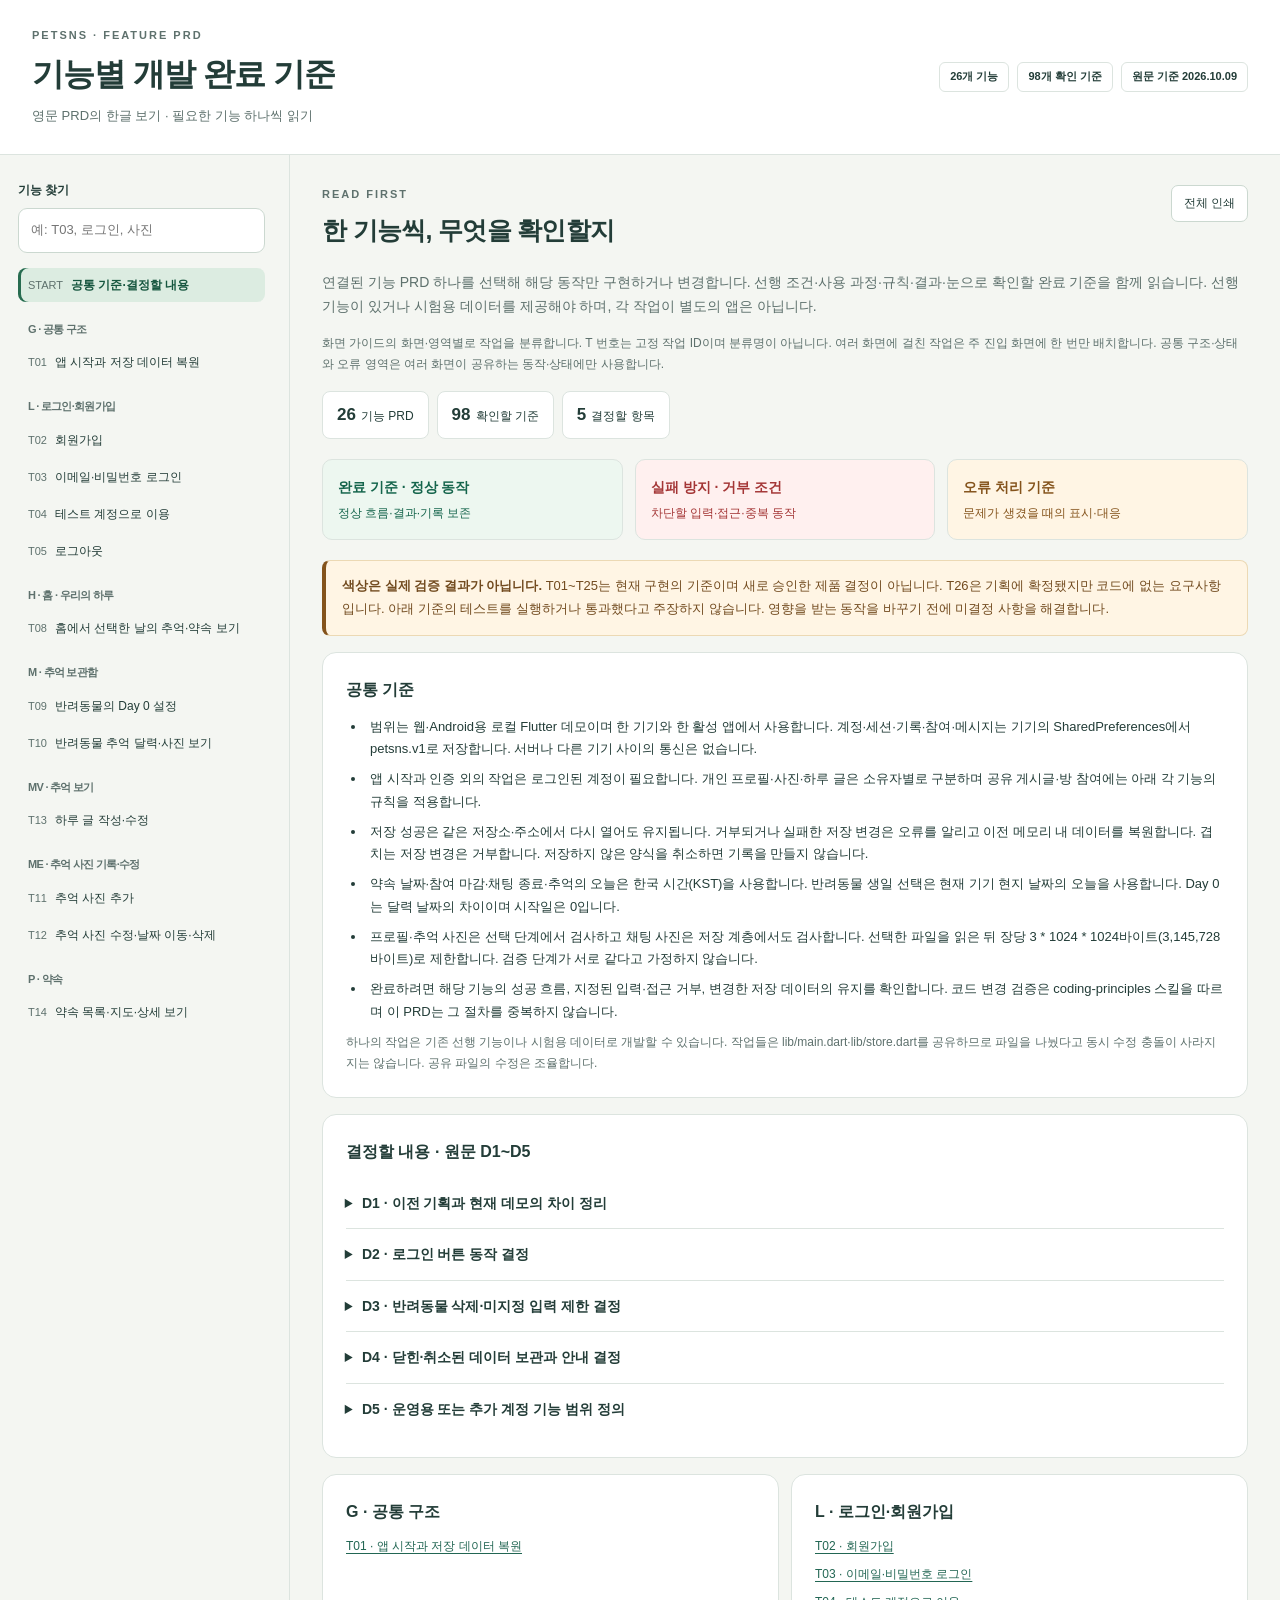
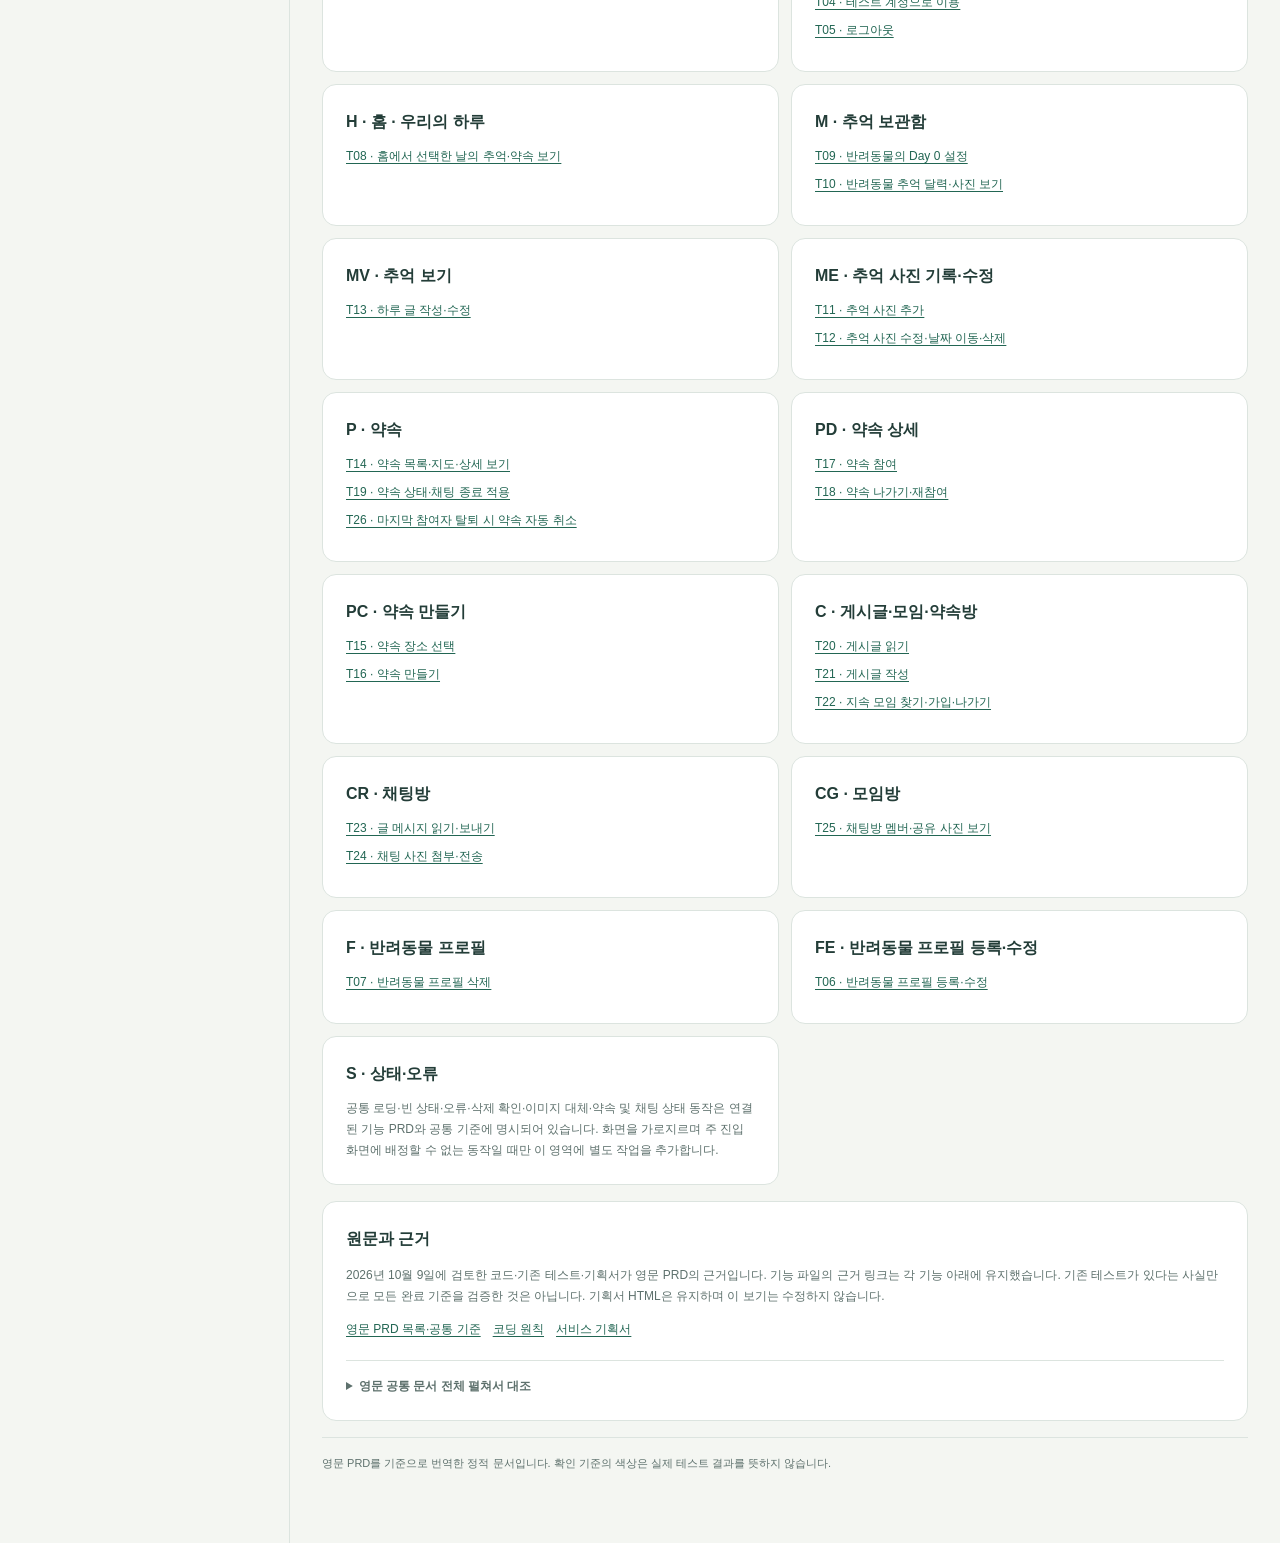
==== commit 103cb066: "docs: point verification references to coding-principles skill" ====
--- a/docs/human/feature-prd.html
+++ b/docs/human/feature-prd.html
@@ -16,7 +16,7 @@
 <header class="top"><div class="top-inner"><div><div class="eyebrow">PETSNS · FEATURE PRD</div><h1>기능별 개발 완료 기준</h1><p>영문 PRD의 한글 보기 · 필요한 기능 하나씩 읽기</p></div><div class="tagline"><span class="pill">26개 기능</span><span class="pill">98개 확인 기준</span><span class="pill">원문 기준 2026.10.09</span></div></div></header>
 <div class="shell">
 <aside class="sidebar"><div class="sidebar-inner"><label class="search-label" for="feature-search">기능 찾기</label><input class="search" id="feature-search" type="search" placeholder="예: T03, 로그인, 사진" autocomplete="off"><a class="nav-link" href="#overview" data-page="overview"><span class="nav-code">START</span>공통 기준·결정할 내용</a><nav class="nav-items" aria-label="기능별 PRD"><div class="nav-section"><h2 class="nav-group">G · 공통 구조</h2><a class="nav-link " href="#T01" data-page="T01"><span class="nav-code">T01</span><span>앱 시작과 저장 데이터 복원</span></a></div><div class="nav-section"><h2 class="nav-group">L · 로그인·회원가입</h2><a class="nav-link " href="#T02" data-page="T02"><span class="nav-code">T02</span><span>회원가입</span></a><a class="nav-link " href="#T03" data-page="T03"><span class="nav-code">T03</span><span>이메일·비밀번호 로그인</span></a><a class="nav-link " href="#T04" data-page="T04"><span class="nav-code">T04</span><span>테스트 계정으로 이용</span></a><a class="nav-link " href="#T05" data-page="T05"><span class="nav-code">T05</span><span>로그아웃</span></a></div><div class="nav-section"><h2 class="nav-group">H · 홈 · 우리의 하루</h2><a class="nav-link " href="#T08" data-page="T08"><span class="nav-code">T08</span><span>홈에서 선택한 날의 추억·약속 보기</span></a></div><div class="nav-section"><h2 class="nav-group">M · 추억 보관함</h2><a class="nav-link " href="#T09" data-page="T09"><span class="nav-code">T09</span><span>반려동물의 Day 0 설정</span></a><a class="nav-link " href="#T10" data-page="T10"><span class="nav-code">T10</span><span>반려동물 추억 달력·사진 보기</span></a></div><div class="nav-section"><h2 class="nav-group">MV · 추억 보기</h2><a class="nav-link " href="#T13" data-page="T13"><span class="nav-code">T13</span><span>하루 글 작성·수정</span></a></div><div class="nav-section"><h2 class="nav-group">ME · 추억 사진 기록·수정</h2><a class="nav-link " href="#T11" data-page="T11"><span class="nav-code">T11</span><span>추억 사진 추가</span></a><a class="nav-link " href="#T12" data-page="T12"><span class="nav-code">T12</span><span>추억 사진 수정·날짜 이동·삭제</span></a></div><div class="nav-section"><h2 class="nav-group">P · 약속</h2><a class="nav-link " href="#T14" data-page="T14"><span class="nav-code">T14</span><span>약속 목록·지도·상세 보기</span></a><a class="nav-link " href="#T19" data-page="T19"><span class="nav-code">T19</span><span>약속 상태·채팅 종료 적용</span></a><a class="nav-link nav-pending" href="#T26" data-page="T26"><span class="nav-code">T26</span><span>마지막 참여자 탈퇴 시 약속 자동 취소</span></a></div><div class="nav-section"><h2 class="nav-group">PD · 약속 상세</h2><a class="nav-link " href="#T17" data-page="T17"><span class="nav-code">T17</span><span>약속 참여</span></a><a class="nav-link " href="#T18" data-page="T18"><span class="nav-code">T18</span><span>약속 나가기·재참여</span></a></div><div class="nav-section"><h2 class="nav-group">PC · 약속 만들기</h2><a class="nav-link " href="#T15" data-page="T15"><span class="nav-code">T15</span><span>약속 장소 선택</span></a><a class="nav-link " href="#T16" data-page="T16"><span class="nav-code">T16</span><span>약속 만들기</span></a></div><div class="nav-section"><h2 class="nav-group">C · 게시글·모임·약속방</h2><a class="nav-link " href="#T20" data-page="T20"><span class="nav-code">T20</span><span>게시글 읽기</span></a><a class="nav-link " href="#T21" data-page="T21"><span class="nav-code">T21</span><span>게시글 작성</span></a><a class="nav-link " href="#T22" data-page="T22"><span class="nav-code">T22</span><span>지속 모임 찾기·가입·나가기</span></a></div><div class="nav-section"><h2 class="nav-group">CR · 채팅방</h2><a class="nav-link " href="#T23" data-page="T23"><span class="nav-code">T23</span><span>글 메시지 읽기·보내기</span></a><a class="nav-link " href="#T24" data-page="T24"><span class="nav-code">T24</span><span>채팅 사진 첨부·전송</span></a></div><div class="nav-section"><h2 class="nav-group">CG · 모임방</h2><a class="nav-link " href="#T25" data-page="T25"><span class="nav-code">T25</span><span>채팅방 멤버·공유 사진 보기</span></a></div><div class="nav-section"><h2 class="nav-group">F · 반려동물 프로필</h2><a class="nav-link " href="#T07" data-page="T07"><span class="nav-code">T07</span><span>반려동물 프로필 삭제</span></a></div><div class="nav-section"><h2 class="nav-group">FE · 반려동물 프로필 등록·수정</h2><a class="nav-link " href="#T06" data-page="T06"><span class="nav-code">T06</span><span>반려동물 프로필 등록·수정</span></a></div><div class="nav-section"><h2 class="nav-group">S · 상태·오류</h2><p class="nav-note">별도 작업 없음 · 공통 상태 기준 참조</p></div></nav><p id="empty-search" class="empty-search" hidden>검색에 맞는 기능이 없습니다.</p><p class="nav-note">각 기능의 원문과 근거는 본문 아래에서 확인할 수 있습니다.</p></div></aside>
-<main class="main" id="content" tabindex="-1"><article class="page" id="overview" aria-labelledby="overview-title"><div class="page-head"><div><div class="eyebrow">READ FIRST</div><h2 id="overview-title">한 기능씩, 무엇을 확인할지</h2></div><button class="btn" id="print-prd" type="button">전체 인쇄</button></div><p class="intro">연결된 기능 PRD 하나를 선택해 해당 동작만 구현하거나 변경합니다. 선행 조건·사용 과정·규칙·결과·눈으로 확인할 완료 기준을 함께 읽습니다. 선행 기능이 있거나 시험용 데이터를 제공해야 하며, 각 작업이 별도의 앱은 아닙니다.</p><p class="subtext">화면 가이드의 화면·영역별로 작업을 분류합니다. T 번호는 고정 작업 ID이며 분류명이 아닙니다. 여러 화면에 걸친 작업은 주 진입 화면에 한 번만 배치합니다. 공통 구조·상태와 오류 영역은 여러 화면이 공유하는 동작·상태에만 사용합니다.</p><div class="quick-stats"><span><b>26</b>기능 PRD</span><span><b>98</b>확인할 기준</span><span><b>5</b>결정할 항목</span></div><div class="legend" aria-label="기준 색상 설명"><div class="legend-item done"><b>완료 기준 · 정상 동작</b>정상 흐름·결과·기록 보존</div><div class="legend-item reject"><b>실패 방지 · 거부 조건</b>차단할 입력·접근·중복 동작</div><div class="legend-item error"><b>오류 처리 기준</b>문제가 생겼을 때의 표시·대응</div></div><div class="notice"><strong>색상은 실제 검증 결과가 아닙니다.</strong> T01~T25는 현재 구현의 기준이며 새로 승인한 제품 결정이 아닙니다. T26은 기획에 확정됐지만 코드에 없는 요구사항입니다. 아래 기준의 테스트를 실행하거나 통과했다고 주장하지 않습니다. 영향을 받는 동작을 바꾸기 전에 미결정 사항을 해결합니다.</div><section class="card"><h3 class="card-title">공통 기준</h3><ul class="plain-list"><li>범위는 웹·Android용 로컬 Flutter 데모이며 한 기기와 한 활성 앱에서 사용합니다. 계정·세션·기록·참여·메시지는 기기의 SharedPreferences에서 petsns.v1로 저장합니다. 서버나 다른 기기 사이의 통신은 없습니다.</li><li>앱 시작과 인증 외의 작업은 로그인된 계정이 필요합니다. 개인 프로필·사진·하루 글은 소유자별로 구분하며 공유 게시글·방 참여에는 아래 각 기능의 규칙을 적용합니다.</li><li>저장 성공은 같은 저장소·주소에서 다시 열어도 유지됩니다. 거부되거나 실패한 저장 변경은 오류를 알리고 이전 메모리 내 데이터를 복원합니다. 겹치는 저장 변경은 거부합니다. 저장하지 않은 양식을 취소하면 기록을 만들지 않습니다.</li><li>약속 날짜·참여 마감·채팅 종료·추억의 오늘은 한국 시간(KST)을 사용합니다. 반려동물 생일 선택은 현재 기기 현지 날짜의 오늘을 사용합니다. Day 0는 달력 날짜의 차이이며 시작일은 0입니다.</li><li>프로필·추억 사진은 선택 단계에서 검사하고 채팅 사진은 저장 계층에서도 검사합니다. 선택한 파일을 읽은 뒤 장당 3 * 1024 * 1024바이트(3,145,728바이트)로 제한합니다. 검증 단계가 서로 같다고 가정하지 않습니다.</li><li>완료하려면 해당 기능의 성공 흐름, 지정된 입력·접근 거부, 변경한 저장 데이터의 유지를 확인합니다. 코드 변경 검증은 coding.md를 따르며 이 PRD는 그 절차를 중복하지 않습니다.</li></ul><p class="subtext">하나의 작업은 기존 선행 기능이나 시험용 데이터로 개발할 수 있습니다. 작업들은 lib/main.dart·lib/store.dart를 공유하므로 파일을 나눴다고 동시 수정 충돌이 사라지지는 않습니다. 공유 파일의 수정은 조율합니다.</p></section><section class="card decisions"><h3 class="card-title">결정할 내용 · 원문 D1~D5</h3><details id="D1"><summary>D1 · 이전 기획과 현재 데모의 차이 정리</summary><p>기획서는 2026년 9월 30일의 팀 검토용 초안입니다. 개설자가 참여 마감 시각을 선택하고 동반 마릿수를 숫자로 입력하도록 명시하며, 지도·약속 사진 공유는 MVP에서 제외합니다. 지속 모임은 미정입니다. 현재 코드는 고정 6시간 마감, 내 반려동물 프로필 선택, 지도·채팅 사진·모임·게시글을 포함합니다. 이 문서는 둘 다 기록하며 어느 쪽도 조용히 승인하지 않습니다. <a href="#T14" data-page="T14">T14</a>~T25를 다시 만들기 전에 원하는 범위를 결정합니다.</p></details><details id="D2"><summary>D2 · 로그인 버튼 동작 결정</summary><p>요청 예시는 두 입력란을 채워야 로그인 버튼을 누를 수 있도록 합니다. 현재 T03은 로그인 버튼을 누른 뒤 검증 오류를 알립니다. 예시가 변경 요구인지 PRD 형식 예시인지 확인해야 합니다. 로그인 식별자를 바꾼다면 이메일과 별도 아이디 중 무엇을 사용할지도 명시적으로 결정해야 합니다.</p></details><details id="D3"><summary>D3 · 반려동물 삭제·미지정 입력 제한 결정</summary><p>반려동물 삭제는 현재 연관 기록·참조를 유지하지만 지원되는 복원 흐름은 없습니다. T07을 바꾸기 전에 삭제 차단·접근 가능한 보관 기록·연관 데이터 함께 삭제 중 정책을 정하고 참여 정보 처리도 정의합니다. 총 사진 수 제한·하루 글자 수 제한·반복 기념일 알림은 정의되지 않았습니다. 일부 프로필·약속 입력 제한은 화면에만 있으므로 이를 바꾸기 전에 저장 계층에도 같은 검증이 필요한지 결정합니다.</p></details><details id="D4"><summary>D4 · 닫힌·취소된 데이터 보관과 안내 결정</summary><p>나가기·종료 후 기록은 현재 내부에 남습니다. 기획에서는 실제 보관·삭제와 접속하지 않은 참여자의 안내 시점이 미정입니다. 현재는 채팅을 열었을 때 화면에 종료 안내를 표시합니다. 푸시·읽지 않은 메시지 알림·참여와 탈퇴 시스템 메시지 흐름은 없습니다. 추가 동작은 개발 작업을 배정하기 전에 결정합니다.</p></details><details id="D5"><summary>D5 · 운영용 또는 추가 계정 기능 범위 정의</summary><p>실제 인증·이메일 인증, 비밀번호 찾기, 계정 삭제, 사용자 프로필 수정, 여러 기기 동기화, 서버 기반 실시간 채팅, 전달·읽음 확인은 미구현입니다. 이전 기획은 사용자 프로필 수정을 언급하며 계정 삭제 처리도 미정입니다. 이런 기능을 작업으로 만들면 필수 입력·복구와 보관 규칙·서버 환경·최종 제출 대상의 결정이 필요합니다. 완료된 것으로 취급하거나 로컬 데모 PRD에 조용히 추가하지 않습니다.</p></details></section><section class="feature-groups" aria-label="전체 기능 목록"><div class="card feature-group"><h3>G · 공통 구조</h3><a href="#T01" data-page="T01">T01 · 앱 시작과 저장 데이터 복원</a></div><div class="card feature-group"><h3>L · 로그인·회원가입</h3><a href="#T02" data-page="T02">T02 · 회원가입</a><a href="#T03" data-page="T03">T03 · 이메일·비밀번호 로그인</a><a href="#T04" data-page="T04">T04 · 테스트 계정으로 이용</a><a href="#T05" data-page="T05">T05 · 로그아웃</a></div><div class="card feature-group"><h3>H · 홈 · 우리의 하루</h3><a href="#T08" data-page="T08">T08 · 홈에서 선택한 날의 추억·약속 보기</a></div><div class="card feature-group"><h3>M · 추억 보관함</h3><a href="#T09" data-page="T09">T09 · 반려동물의 Day 0 설정</a><a href="#T10" data-page="T10">T10 · 반려동물 추억 달력·사진 보기</a></div><div class="card feature-group"><h3>MV · 추억 보기</h3><a href="#T13" data-page="T13">T13 · 하루 글 작성·수정</a></div><div class="card feature-group"><h3>ME · 추억 사진 기록·수정</h3><a href="#T11" data-page="T11">T11 · 추억 사진 추가</a><a href="#T12" data-page="T12">T12 · 추억 사진 수정·날짜 이동·삭제</a></div><div class="card feature-group"><h3>P · 약속</h3><a href="#T14" data-page="T14">T14 · 약속 목록·지도·상세 보기</a><a href="#T19" data-page="T19">T19 · 약속 상태·채팅 종료 적용</a><a href="#T26" data-page="T26">T26 · 마지막 참여자 탈퇴 시 약속 자동 취소</a></div><div class="card feature-group"><h3>PD · 약속 상세</h3><a href="#T17" data-page="T17">T17 · 약속 참여</a><a href="#T18" data-page="T18">T18 · 약속 나가기·재참여</a></div><div class="card feature-group"><h3>PC · 약속 만들기</h3><a href="#T15" data-page="T15">T15 · 약속 장소 선택</a><a href="#T16" data-page="T16">T16 · 약속 만들기</a></div><div class="card feature-group"><h3>C · 게시글·모임·약속방</h3><a href="#T20" data-page="T20">T20 · 게시글 읽기</a><a href="#T21" data-page="T21">T21 · 게시글 작성</a><a href="#T22" data-page="T22">T22 · 지속 모임 찾기·가입·나가기</a></div><div class="card feature-group"><h3>CR · 채팅방</h3><a href="#T23" data-page="T23">T23 · 글 메시지 읽기·보내기</a><a href="#T24" data-page="T24">T24 · 채팅 사진 첨부·전송</a></div><div class="card feature-group"><h3>CG · 모임방</h3><a href="#T25" data-page="T25">T25 · 채팅방 멤버·공유 사진 보기</a></div><div class="card feature-group"><h3>F · 반려동물 프로필</h3><a href="#T07" data-page="T07">T07 · 반려동물 프로필 삭제</a></div><div class="card feature-group"><h3>FE · 반려동물 프로필 등록·수정</h3><a href="#T06" data-page="T06">T06 · 반려동물 프로필 등록·수정</a></div><div class="card feature-group"><h3>S · 상태·오류</h3><p class="subtext">공통 로딩·빈 상태·오류·삭제 확인·이미지 대체·약속 및 채팅 상태 동작은 연결된 기능 PRD와 공통 기준에 명시되어 있습니다. 화면을 가로지르며 주 진입 화면에 배정할 수 없는 동작일 때만 이 영역에 별도 작업을 추가합니다.</p></div></section><section class="card"><h3 class="card-title">원문과 근거</h3><p class="subtext">2026년 10월 9일에 검토한 코드·기존 테스트·기획서가 영문 PRD의 근거입니다. 기능 파일의 근거 링크는 각 기능 아래에 유지했습니다. 기존 테스트가 있다는 사실만으로 모든 완료 기준을 검증한 것은 아닙니다. 기획서 HTML은 유지하며 이 보기는 수정하지 않습니다.</p><div class="evidence"><a href="../../PRD.md">영문 PRD 목록·공통 기준</a><a href="../../.agents/rules/coding.md">코딩 원칙</a><a href="service-plan.html">서비스 기획서</a></div><details class="source"><summary>영문 공통 문서 전체 펼쳐서 대조</summary><pre># PetSNS Feature PRD and Acceptance Criteria
+<main class="main" id="content" tabindex="-1"><article class="page" id="overview" aria-labelledby="overview-title"><div class="page-head"><div><div class="eyebrow">READ FIRST</div><h2 id="overview-title">한 기능씩, 무엇을 확인할지</h2></div><button class="btn" id="print-prd" type="button">전체 인쇄</button></div><p class="intro">연결된 기능 PRD 하나를 선택해 해당 동작만 구현하거나 변경합니다. 선행 조건·사용 과정·규칙·결과·눈으로 확인할 완료 기준을 함께 읽습니다. 선행 기능이 있거나 시험용 데이터를 제공해야 하며, 각 작업이 별도의 앱은 아닙니다.</p><p class="subtext">화면 가이드의 화면·영역별로 작업을 분류합니다. T 번호는 고정 작업 ID이며 분류명이 아닙니다. 여러 화면에 걸친 작업은 주 진입 화면에 한 번만 배치합니다. 공통 구조·상태와 오류 영역은 여러 화면이 공유하는 동작·상태에만 사용합니다.</p><div class="quick-stats"><span><b>26</b>기능 PRD</span><span><b>98</b>확인할 기준</span><span><b>5</b>결정할 항목</span></div><div class="legend" aria-label="기준 색상 설명"><div class="legend-item done"><b>완료 기준 · 정상 동작</b>정상 흐름·결과·기록 보존</div><div class="legend-item reject"><b>실패 방지 · 거부 조건</b>차단할 입력·접근·중복 동작</div><div class="legend-item error"><b>오류 처리 기준</b>문제가 생겼을 때의 표시·대응</div></div><div class="notice"><strong>색상은 실제 검증 결과가 아닙니다.</strong> T01~T25는 현재 구현의 기준이며 새로 승인한 제품 결정이 아닙니다. T26은 기획에 확정됐지만 코드에 없는 요구사항입니다. 아래 기준의 테스트를 실행하거나 통과했다고 주장하지 않습니다. 영향을 받는 동작을 바꾸기 전에 미결정 사항을 해결합니다.</div><section class="card"><h3 class="card-title">공통 기준</h3><ul class="plain-list"><li>범위는 웹·Android용 로컬 Flutter 데모이며 한 기기와 한 활성 앱에서 사용합니다. 계정·세션·기록·참여·메시지는 기기의 SharedPreferences에서 petsns.v1로 저장합니다. 서버나 다른 기기 사이의 통신은 없습니다.</li><li>앱 시작과 인증 외의 작업은 로그인된 계정이 필요합니다. 개인 프로필·사진·하루 글은 소유자별로 구분하며 공유 게시글·방 참여에는 아래 각 기능의 규칙을 적용합니다.</li><li>저장 성공은 같은 저장소·주소에서 다시 열어도 유지됩니다. 거부되거나 실패한 저장 변경은 오류를 알리고 이전 메모리 내 데이터를 복원합니다. 겹치는 저장 변경은 거부합니다. 저장하지 않은 양식을 취소하면 기록을 만들지 않습니다.</li><li>약속 날짜·참여 마감·채팅 종료·추억의 오늘은 한국 시간(KST)을 사용합니다. 반려동물 생일 선택은 현재 기기 현지 날짜의 오늘을 사용합니다. Day 0는 달력 날짜의 차이이며 시작일은 0입니다.</li><li>프로필·추억 사진은 선택 단계에서 검사하고 채팅 사진은 저장 계층에서도 검사합니다. 선택한 파일을 읽은 뒤 장당 3 * 1024 * 1024바이트(3,145,728바이트)로 제한합니다. 검증 단계가 서로 같다고 가정하지 않습니다.</li><li>완료하려면 해당 기능의 성공 흐름, 지정된 입력·접근 거부, 변경한 저장 데이터의 유지를 확인합니다. 코드 변경 검증은 coding-principles 스킬을 따르며 이 PRD는 그 절차를 중복하지 않습니다.</li></ul><p class="subtext">하나의 작업은 기존 선행 기능이나 시험용 데이터로 개발할 수 있습니다. 작업들은 lib/main.dart·lib/store.dart를 공유하므로 파일을 나눴다고 동시 수정 충돌이 사라지지는 않습니다. 공유 파일의 수정은 조율합니다.</p></section><section class="card decisions"><h3 class="card-title">결정할 내용 · 원문 D1~D5</h3><details id="D1"><summary>D1 · 이전 기획과 현재 데모의 차이 정리</summary><p>기획서는 2026년 9월 30일의 팀 검토용 초안입니다. 개설자가 참여 마감 시각을 선택하고 동반 마릿수를 숫자로 입력하도록 명시하며, 지도·약속 사진 공유는 MVP에서 제외합니다. 지속 모임은 미정입니다. 현재 코드는 고정 6시간 마감, 내 반려동물 프로필 선택, 지도·채팅 사진·모임·게시글을 포함합니다. 이 문서는 둘 다 기록하며 어느 쪽도 조용히 승인하지 않습니다. <a href="#T14" data-page="T14">T14</a>~T25를 다시 만들기 전에 원하는 범위를 결정합니다.</p></details><details id="D2"><summary>D2 · 로그인 버튼 동작 결정</summary><p>요청 예시는 두 입력란을 채워야 로그인 버튼을 누를 수 있도록 합니다. 현재 T03은 로그인 버튼을 누른 뒤 검증 오류를 알립니다. 예시가 변경 요구인지 PRD 형식 예시인지 확인해야 합니다. 로그인 식별자를 바꾼다면 이메일과 별도 아이디 중 무엇을 사용할지도 명시적으로 결정해야 합니다.</p></details><details id="D3"><summary>D3 · 반려동물 삭제·미지정 입력 제한 결정</summary><p>반려동물 삭제는 현재 연관 기록·참조를 유지하지만 지원되는 복원 흐름은 없습니다. T07을 바꾸기 전에 삭제 차단·접근 가능한 보관 기록·연관 데이터 함께 삭제 중 정책을 정하고 참여 정보 처리도 정의합니다. 총 사진 수 제한·하루 글자 수 제한·반복 기념일 알림은 정의되지 않았습니다. 일부 프로필·약속 입력 제한은 화면에만 있으므로 이를 바꾸기 전에 저장 계층에도 같은 검증이 필요한지 결정합니다.</p></details><details id="D4"><summary>D4 · 닫힌·취소된 데이터 보관과 안내 결정</summary><p>나가기·종료 후 기록은 현재 내부에 남습니다. 기획에서는 실제 보관·삭제와 접속하지 않은 참여자의 안내 시점이 미정입니다. 현재는 채팅을 열었을 때 화면에 종료 안내를 표시합니다. 푸시·읽지 않은 메시지 알림·참여와 탈퇴 시스템 메시지 흐름은 없습니다. 추가 동작은 개발 작업을 배정하기 전에 결정합니다.</p></details><details id="D5"><summary>D5 · 운영용 또는 추가 계정 기능 범위 정의</summary><p>실제 인증·이메일 인증, 비밀번호 찾기, 계정 삭제, 사용자 프로필 수정, 여러 기기 동기화, 서버 기반 실시간 채팅, 전달·읽음 확인은 미구현입니다. 이전 기획은 사용자 프로필 수정을 언급하며 계정 삭제 처리도 미정입니다. 이런 기능을 작업으로 만들면 필수 입력·복구와 보관 규칙·서버 환경·최종 제출 대상의 결정이 필요합니다. 완료된 것으로 취급하거나 로컬 데모 PRD에 조용히 추가하지 않습니다.</p></details></section><section class="feature-groups" aria-label="전체 기능 목록"><div class="card feature-group"><h3>G · 공통 구조</h3><a href="#T01" data-page="T01">T01 · 앱 시작과 저장 데이터 복원</a></div><div class="card feature-group"><h3>L · 로그인·회원가입</h3><a href="#T02" data-page="T02">T02 · 회원가입</a><a href="#T03" data-page="T03">T03 · 이메일·비밀번호 로그인</a><a href="#T04" data-page="T04">T04 · 테스트 계정으로 이용</a><a href="#T05" data-page="T05">T05 · 로그아웃</a></div><div class="card feature-group"><h3>H · 홈 · 우리의 하루</h3><a href="#T08" data-page="T08">T08 · 홈에서 선택한 날의 추억·약속 보기</a></div><div class="card feature-group"><h3>M · 추억 보관함</h3><a href="#T09" data-page="T09">T09 · 반려동물의 Day 0 설정</a><a href="#T10" data-page="T10">T10 · 반려동물 추억 달력·사진 보기</a></div><div class="card feature-group"><h3>MV · 추억 보기</h3><a href="#T13" data-page="T13">T13 · 하루 글 작성·수정</a></div><div class="card feature-group"><h3>ME · 추억 사진 기록·수정</h3><a href="#T11" data-page="T11">T11 · 추억 사진 추가</a><a href="#T12" data-page="T12">T12 · 추억 사진 수정·날짜 이동·삭제</a></div><div class="card feature-group"><h3>P · 약속</h3><a href="#T14" data-page="T14">T14 · 약속 목록·지도·상세 보기</a><a href="#T19" data-page="T19">T19 · 약속 상태·채팅 종료 적용</a><a href="#T26" data-page="T26">T26 · 마지막 참여자 탈퇴 시 약속 자동 취소</a></div><div class="card feature-group"><h3>PD · 약속 상세</h3><a href="#T17" data-page="T17">T17 · 약속 참여</a><a href="#T18" data-page="T18">T18 · 약속 나가기·재참여</a></div><div class="card feature-group"><h3>PC · 약속 만들기</h3><a href="#T15" data-page="T15">T15 · 약속 장소 선택</a><a href="#T16" data-page="T16">T16 · 약속 만들기</a></div><div class="card feature-group"><h3>C · 게시글·모임·약속방</h3><a href="#T20" data-page="T20">T20 · 게시글 읽기</a><a href="#T21" data-page="T21">T21 · 게시글 작성</a><a href="#T22" data-page="T22">T22 · 지속 모임 찾기·가입·나가기</a></div><div class="card feature-group"><h3>CR · 채팅방</h3><a href="#T23" data-page="T23">T23 · 글 메시지 읽기·보내기</a><a href="#T24" data-page="T24">T24 · 채팅 사진 첨부·전송</a></div><div class="card feature-group"><h3>CG · 모임방</h3><a href="#T25" data-page="T25">T25 · 채팅방 멤버·공유 사진 보기</a></div><div class="card feature-group"><h3>F · 반려동물 프로필</h3><a href="#T07" data-page="T07">T07 · 반려동물 프로필 삭제</a></div><div class="card feature-group"><h3>FE · 반려동물 프로필 등록·수정</h3><a href="#T06" data-page="T06">T06 · 반려동물 프로필 등록·수정</a></div><div class="card feature-group"><h3>S · 상태·오류</h3><p class="subtext">공통 로딩·빈 상태·오류·삭제 확인·이미지 대체·약속 및 채팅 상태 동작은 연결된 기능 PRD와 공통 기준에 명시되어 있습니다. 화면을 가로지르며 주 진입 화면에 배정할 수 없는 동작일 때만 이 영역에 별도 작업을 추가합니다.</p></div></section><section class="card"><h3 class="card-title">원문과 근거</h3><p class="subtext">2026년 10월 9일에 검토한 코드·기존 테스트·기획서가 영문 PRD의 근거입니다. 기능 파일의 근거 링크는 각 기능 아래에 유지했습니다. 기존 테스트가 있다는 사실만으로 모든 완료 기준을 검증한 것은 아닙니다. 기획서 HTML은 유지하며 이 보기는 수정하지 않습니다.</p><div class="evidence"><a href="../../PRD.md">영문 PRD 목록·공통 기준</a><a href="../../.agents/skills/coding-principles/SKILL.md">코딩 원칙</a><a href="service-plan.html">서비스 기획서</a></div><details class="source"><summary>영문 공통 문서 전체 펼쳐서 대조</summary><pre># PetSNS Feature PRD and Acceptance Criteria
 
 Basis: repository code, existing test cases, and the service plan, reviewed on October 9, 2026.
 
@@ -35,7 +35,7 @@
 - Successful stored changes survive reopening on the same storage/origin. A rejected or failed stored change reports an error and restores the previous in-memory data; an overlapping store mutation is rejected. Canceling an unsaved form does not create a record.
 - Meetup dates, deadlines, chat closure, and memory “today” use Korean time (KST). The pet birthday picker currently uses device-local today. Day 0 counts calendar days, with the starting date equal to 0.
 - Selected profile/memory photos are checked in the picker; chat photos are also checked by the store. The byte limit is `3 * 1024 * 1024` (3,145,728 bytes) per image after reading the selected file. Do not assume these validation layers are identical.
-- Completion requires checking the task&#x27;s successful path, rejected inputs/access where specified, and persistence for changed stored data. Relevant code-change verification follows `coding.md`; this PRD does not duplicate its workflow.
+- Completion requires checking the task&#x27;s successful path, rejected inputs/access where specified, and persistence for changed stored data. Relevant code-change verification follows the `coding-principles` skill; this PRD does not duplicate its workflow.
 
 **Assignment boundary:** a single task can be developed against existing prerequisites or fixtures. Tasks share `lib/main.dart` and `lib/store.dart`; this split does not make simultaneous edits to those files conflict-free. Coordinate shared-file edits.
 
